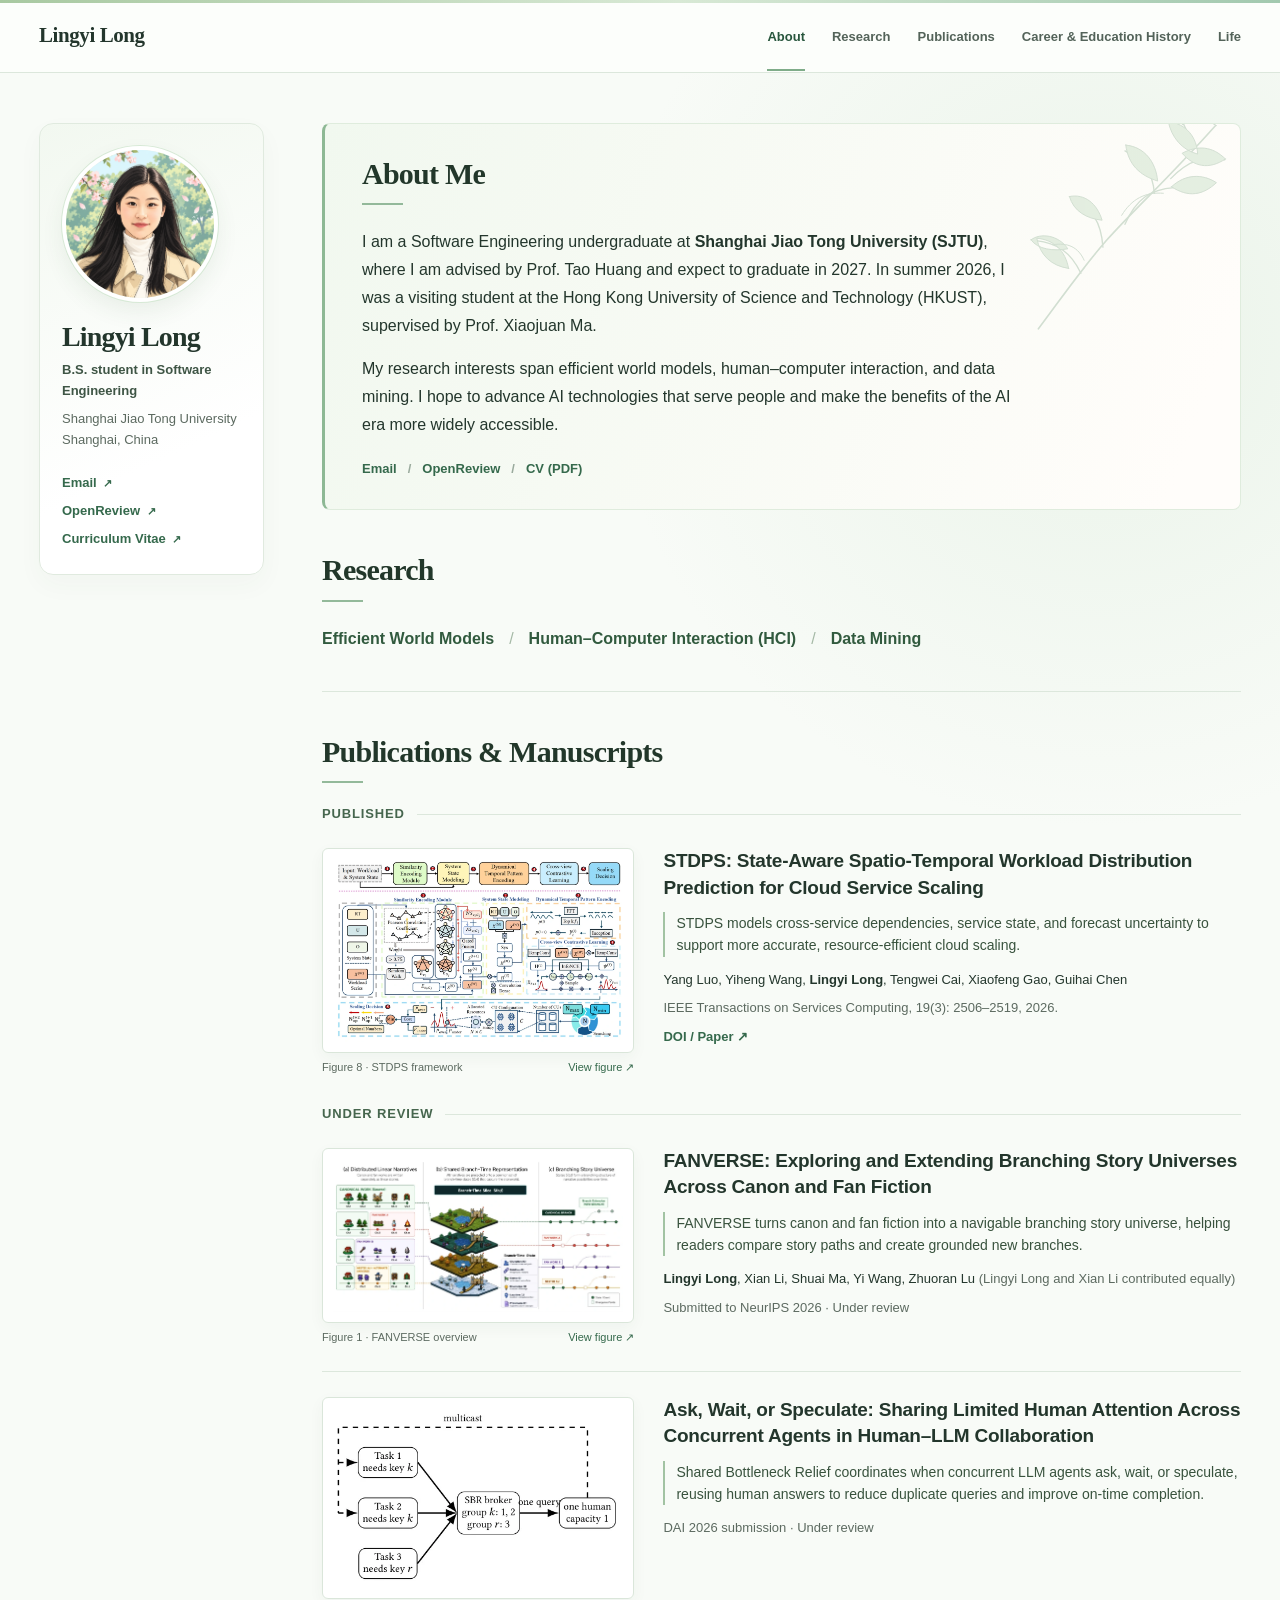
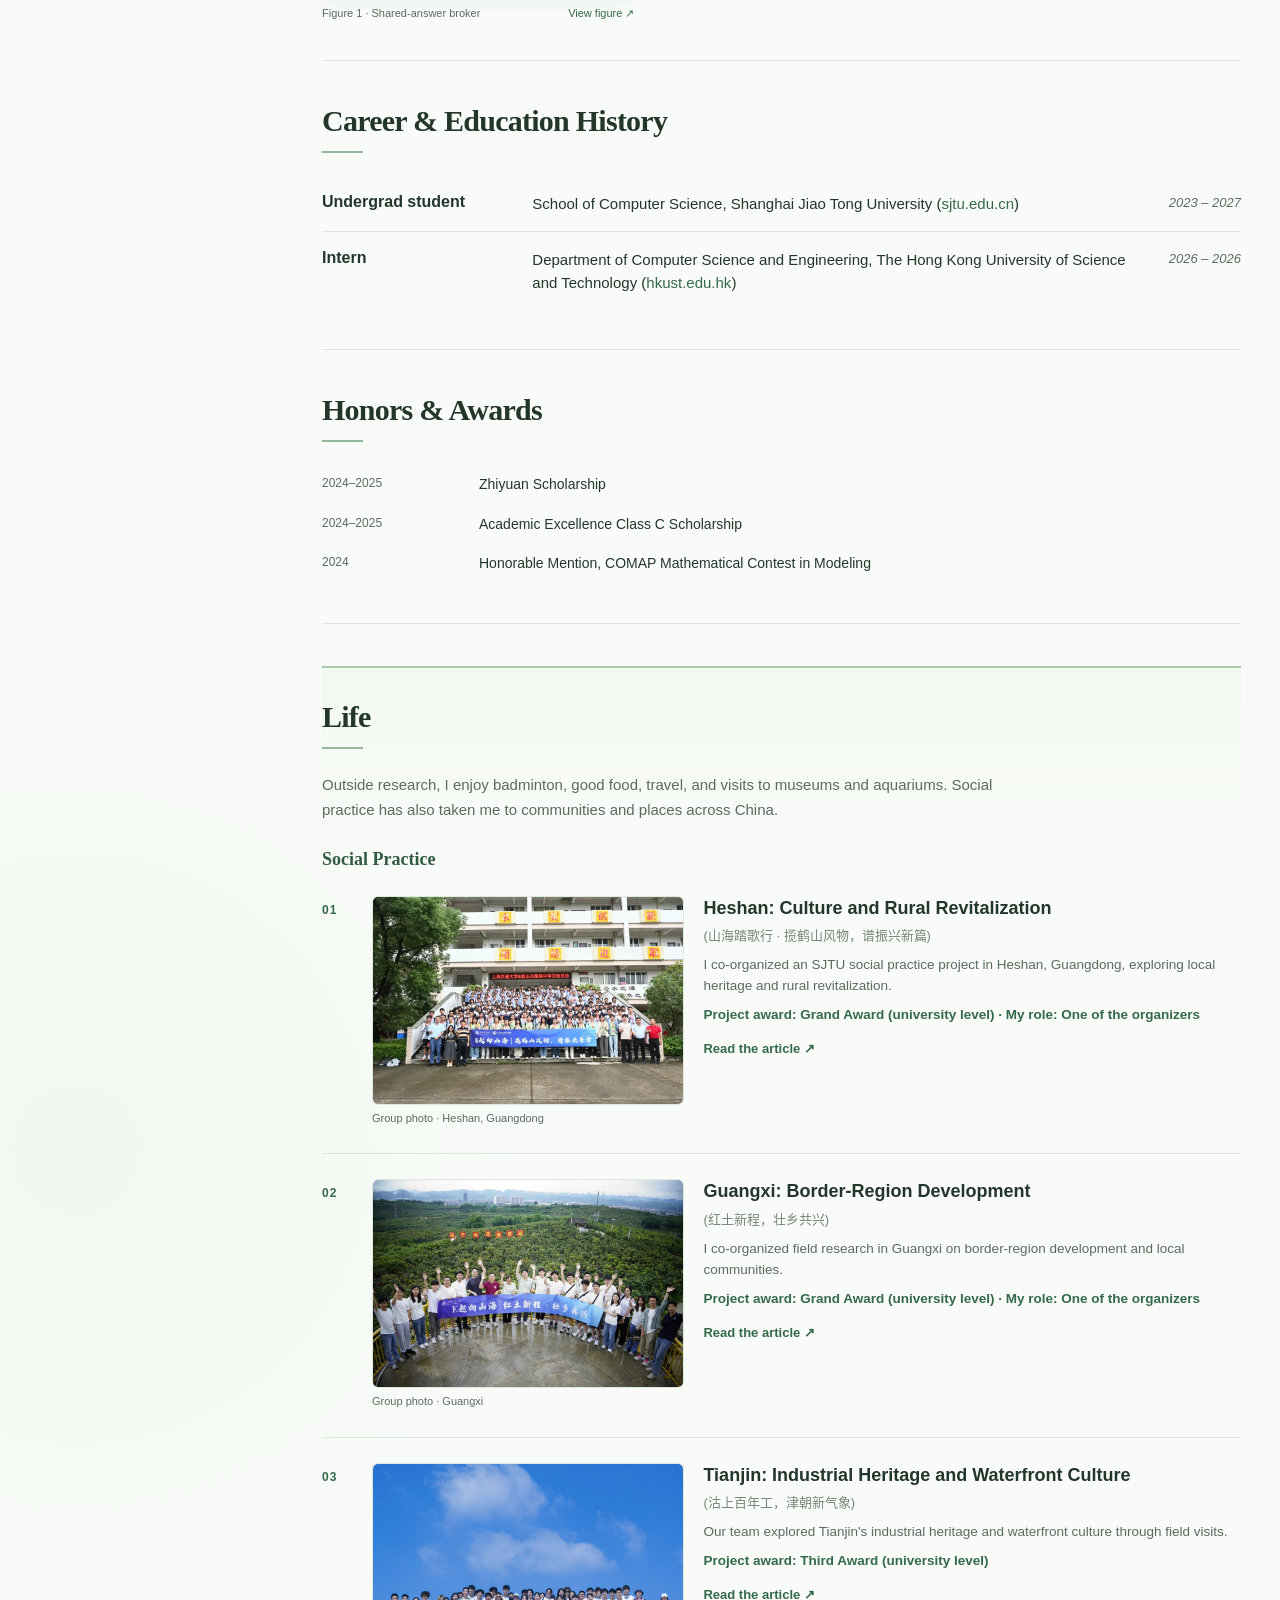
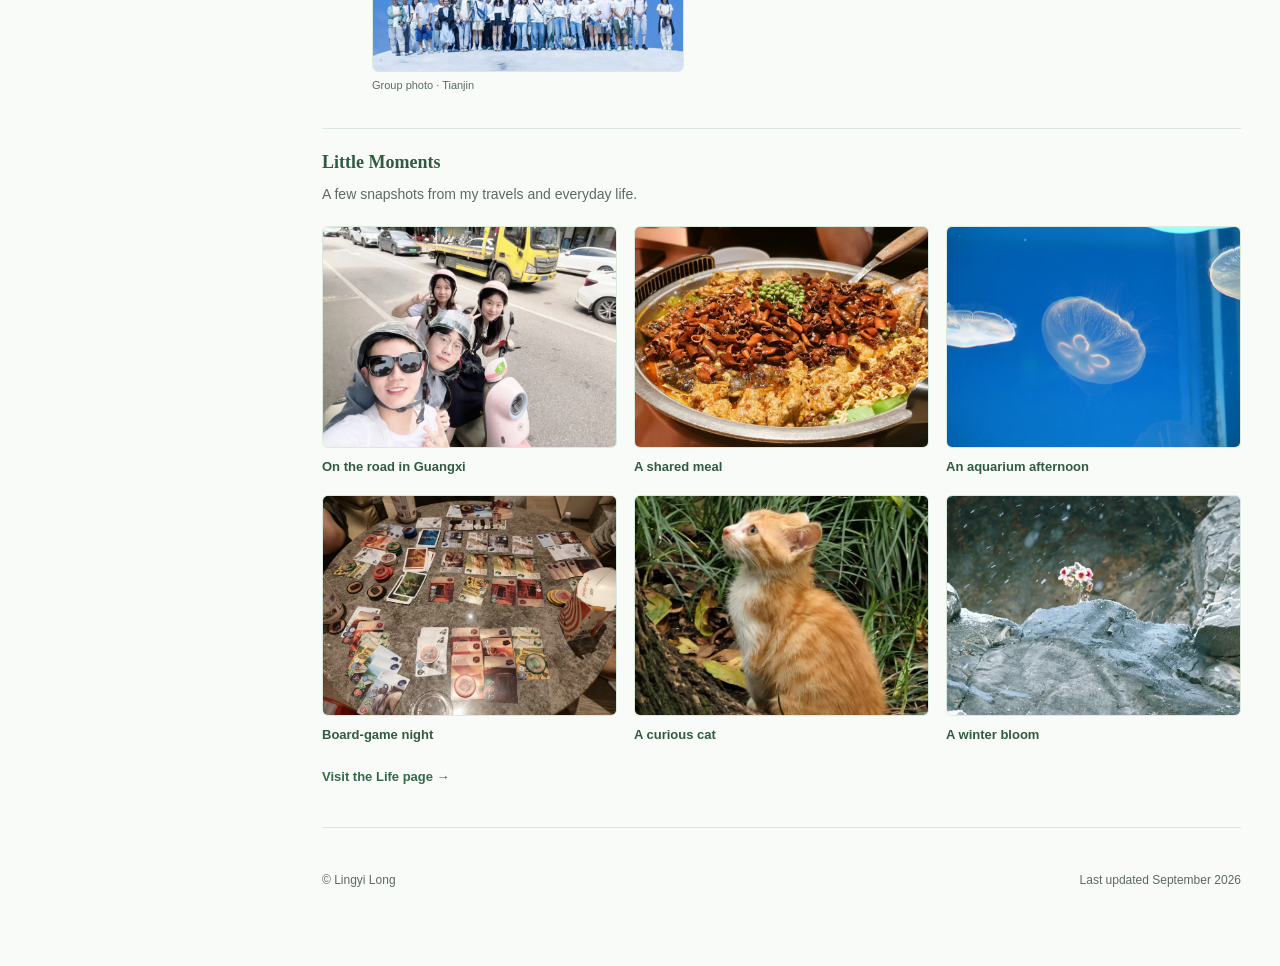
==== index.html @ e57bacb2 "Improve search metadata and add sitemap" ====
<!doctype html>
<html lang="en">
<head>
  <meta charset="utf-8">
  <meta name="viewport" content="width=device-width, initial-scale=1">
  <meta name="theme-color" content="#f6faf5">
  <meta name="description" content="Lingyi Long — Software Engineering undergraduate at Shanghai Jiao Tong University, interested in efficient world models, human–computer interaction, and data mining.">
  <link rel="canonical" href="https://lonelyling.github.io/">
  <meta property="og:site_name" content="Lingyi Long">
  <meta property="og:title" content="Lingyi Long | Academic Homepage">
  <meta property="og:description" content="Lingyi Long is a Software Engineering undergraduate at Shanghai Jiao Tong University, interested in efficient world models, human–computer interaction, and data mining.">
  <meta property="og:url" content="https://lonelyling.github.io/">
  <title>Lingyi Long | Academic Homepage</title>
  <script type="application/ld+json">
    {"@context":"https://schema.org","@type":"WebSite","name":"Lingyi Long","url":"https://lonelyling.github.io/"}
  </script>
  <link rel="icon" href="assets/favicon.svg" type="image/svg+xml">
  <link rel="stylesheet" href="assets/cjk-font.css">
  <link rel="stylesheet" href="assets/academic.css">
  <script src="assets/academic.js" defer></script>
  <script src="assets/life-data.js" defer></script>
  <script src="assets/life.js" defer></script>
</head>
<body class="home-page">
  <a class="skip-link" href="#main">Skip to content</a>
  <header class="site-header">
    <div class="header-inner">
      <a class="site-title" href="index.html">Lingyi Long</a>
      <nav class="site-nav" aria-label="Main navigation">
        <a href="#about" aria-current="page">About</a>
        <a href="#research">Research</a>
        <a href="#publications">Publications</a>
        <a href="#career-education">Career &amp; Education History</a>
        <a href="#life">Life</a>
      </nav>
    </div>
  </header>

  <div class="page-layout" id="main">
    <aside class="profile" aria-label="Profile and contact information">
      <div class="portrait"><img src="assets/avatar-illustration.png" alt="Illustrated portrait of Lingyi Long" width="1254" height="1254" decoding="sync"></div>
      <h1>Lingyi Long</h1>
      <p class="profile-role">B.S. student in Software Engineering</p>
      <p class="profile-affiliation">Shanghai Jiao Tong University<br>Shanghai, China</p>
      <div class="profile-links">
        <a href="mailto:longlingyi11@sjtu.edu.cn">Email <span aria-hidden="true">↗</span></a>
        <a href="https://openreview.net/profile?id=%7ELingyi_Long1" target="_blank" rel="noopener noreferrer">OpenReview <span aria-hidden="true">↗</span></a>
        <a href="SJTU_Lingyi%20Long_CV.pdf" target="_blank" rel="noopener noreferrer">Curriculum Vitae <span aria-hidden="true">↗</span></a>
      </div>
    </aside>

    <main class="academic-content">
      <section class="content-section about-section" id="about">
        <h2>About Me</h2>
        <p>I am a Software Engineering undergraduate at <strong>Shanghai Jiao Tong University (SJTU)</strong>, where I am advised by Prof. Tao Huang and expect to graduate in 2027. In summer 2026, I was a visiting student at the Hong Kong University of Science and Technology (HKUST), supervised by Prof. Xiaojuan Ma.</p>
        <p>My research interests span efficient world models, human–computer interaction, and data mining. I hope to advance AI technologies that serve people and make the benefits of the AI era more widely accessible.</p>
        <div class="text-links">
          <a href="mailto:longlingyi11@sjtu.edu.cn">Email</a>
          <span aria-hidden="true">/</span>
          <a href="https://openreview.net/profile?id=%7ELingyi_Long1" target="_blank" rel="noopener noreferrer">OpenReview</a>
          <span aria-hidden="true">/</span>
          <a href="SJTU_Lingyi%20Long_CV.pdf" target="_blank" rel="noopener noreferrer">CV (PDF)</a>
        </div>
      </section>

      <section class="content-section" id="research">
        <h2>Research</h2>
        <p class="research-fields"><span>Efficient World Models</span><span>Human–Computer Interaction (HCI)</span><span>Data Mining</span></p>
      </section>

      <section class="content-section" id="publications">
        <h2>Publications &amp; Manuscripts</h2>

        <div class="publication-group">
          <h3>Published</h3>
          <article class="publication-item">
            <figure class="publication-figure">
              <a class="figure-image-link" href="assets/paper-figures/stdps-framework.webp" target="_blank" rel="noopener noreferrer" aria-label="Open the full-size STDPS framework figure">
                <img src="assets/paper-figures/stdps-framework.webp" width="1135" height="713" alt="STDPS framework: similarity encoding, system state, temporal patterns, contrastive learning, and scaling decisions">
              </a>
              <figcaption><span>Figure 8 · STDPS framework</span><a class="figure-open-link" href="assets/paper-figures/stdps-framework.webp" target="_blank" rel="noopener noreferrer">View figure ↗</a></figcaption>
            </figure>
            <div class="publication-copy">
              <h4>STDPS: State-Aware Spatio-Temporal Workload Distribution Prediction for Cloud Service Scaling</h4>
              <p class="publication-summary">STDPS models cross-service dependencies, service state, and forecast uncertainty to support more accurate, resource-efficient cloud scaling.</p>
              <p class="publication-authors">Yang Luo, Yiheng Wang, <strong>Lingyi Long</strong>, Tengwei Cai, Xiaofeng Gao, Guihai Chen</p>
              <p class="publication-venue">IEEE Transactions on Services Computing, 19(3): 2506–2519, 2026.</p>
              <div class="publication-links"><a href="https://doi.org/10.1109/TSC.2026.3688819" target="_blank" rel="noopener noreferrer">DOI / Paper ↗</a></div>
            </div>
          </article>
        </div>

        <div class="publication-group">
          <h3>Under Review</h3>
          <article class="publication-item">
            <figure class="publication-figure">
              <a class="figure-image-link" href="assets/paper-figures/fanverse-overview.webp" target="_blank" rel="noopener noreferrer" aria-label="Open the full-size FANVERSE overview figure">
                <img src="assets/paper-figures/fanverse-overview.webp" width="1174" height="617" alt="FANVERSE overview: canon and fan-written stories aligned into an explorable branching story universe">
              </a>
              <figcaption><span>Figure 1 · FANVERSE overview</span><a class="figure-open-link" href="assets/paper-figures/fanverse-overview.webp" target="_blank" rel="noopener noreferrer">View figure ↗</a></figcaption>
            </figure>
            <div class="publication-copy">
              <h4>FANVERSE: Exploring and Extending Branching Story Universes Across Canon and Fan Fiction</h4>
              <p class="publication-summary">FANVERSE turns canon and fan fiction into a navigable branching story universe, helping readers compare story paths and create grounded new branches.</p>
              <p class="publication-authors"><strong>Lingyi Long</strong>, Xian Li, Shuai Ma, Yi Wang, Zhuoran Lu <span class="equal-note">(Lingyi Long and Xian Li contributed equally)</span></p>
              <p class="publication-venue">Submitted to NeurIPS 2026 · Under review</p>
            </div>
          </article>

          <article class="publication-item">
            <figure class="publication-figure">
              <a class="figure-image-link" href="assets/paper-figures/sbr-shared-answer.webp" target="_blank" rel="noopener noreferrer" aria-label="Open the full-size shared-answer broker figure">
                <img src="assets/paper-figures/sbr-shared-answer.webp" width="504" height="312" alt="Shared Bottleneck Relief: one human answer is multicast to unblock multiple agent tasks">
              </a>
              <figcaption><span>Figure 1 · Shared-answer broker</span><a class="figure-open-link" href="assets/paper-figures/sbr-shared-answer.webp" target="_blank" rel="noopener noreferrer">View figure ↗</a></figcaption>
            </figure>
            <div class="publication-copy">
              <h4>Ask, Wait, or Speculate: Sharing Limited Human Attention Across Concurrent Agents in Human–LLM Collaboration</h4>
              <p class="publication-summary">Shared Bottleneck Relief coordinates when concurrent LLM agents ask, wait, or speculate, reusing human answers to reduce duplicate queries and improve on-time completion.</p>
              <p class="publication-venue">DAI 2026 submission · Under review</p>
            </div>
          </article>
        </div>
      </section>

      <section class="content-section career-section" id="career-education">
        <h2>Career &amp; Education History</h2>
        <div class="career-row">
          <h3>Undergrad student</h3>
          <p class="career-institution">School of Computer Science, Shanghai Jiao Tong University (<a href="https://www.sjtu.edu.cn/" target="_blank" rel="noopener noreferrer">sjtu.edu.cn</a>)</p>
          <span class="career-years">2023 – 2027</span>
        </div>
        <div class="career-row">
          <h3>Intern</h3>
          <p class="career-institution">Department of Computer Science and Engineering, The Hong Kong University of Science and Technology (<a href="https://hkust.edu.hk/" target="_blank" rel="noopener noreferrer">hkust.edu.hk</a>)</p>
          <span class="career-years">2026 – 2026</span>
        </div>
      </section>

      <section class="content-section honors-section" id="honors">
        <h2>Honors &amp; Awards</h2>
        <ul>
          <li><span>2024–2025</span> Zhiyuan Scholarship</li>
          <li><span>2024–2025</span> Academic Excellence Class C Scholarship</li>
          <li><span>2024</span> Honorable Mention, COMAP Mathematical Contest in Modeling</li>
        </ul>
      </section>

      <section class="content-section life-section" id="life">
        <h2>Life</h2>
        <p class="life-intro">Outside research, I enjoy badminton, good food, travel, and visits to museums and aquariums. Social practice has also taken me to communities and places across China.</p>
        <h3 class="life-subheading">Social Practice</h3>
        <div class="practice-list">
          <article class="practice-item">
            <span class="practice-number">01</span>
            <figure class="practice-visual">
              <a href="assets/practice-photos/heshan-group.webp" target="_blank" rel="noopener noreferrer" aria-label="Open the full-size Heshan group photo"><img src="assets/practice-photos/heshan-group.webp" width="1080" height="720" alt="Heshan social practice team group photo outside a school"></a>
              <figcaption>Group photo · Heshan, Guangdong</figcaption>
            </figure>
            <div class="practice-copy">
              <h4>Heshan: Culture and Rural Revitalization</h4>
              <p class="practice-original" lang="zh-CN">(山海踏歌行 · 揽鹤山风物，谱振兴新篇)</p>
              <p>I co-organized an SJTU social practice project in Heshan, Guangdong, exploring local heritage and rural revitalization.</p>
              <p class="practice-award">Project award: Grand Award (university level) · My role: One of the organizers</p>
              <a href="https://mp.weixin.qq.com/s/3OIrzBQ1oTLg14ITQKUh6Q" target="_blank" rel="noopener noreferrer">Read the article ↗</a>
            </div>
          </article>
          <article class="practice-item">
            <span class="practice-number">02</span>
            <figure class="practice-visual">
              <a href="assets/practice-photos/guangxi-group.webp" target="_blank" rel="noopener noreferrer" aria-label="Open the full-size Guangxi group photo"><img src="assets/practice-photos/guangxi-group.webp" width="1080" height="705" alt="Guangxi social practice team group photo overlooking an orchard"></a>
              <figcaption>Group photo · Guangxi</figcaption>
            </figure>
            <div class="practice-copy">
              <h4>Guangxi: Border-Region Development</h4>
              <p class="practice-original" lang="zh-CN">(红土新程，壮乡共兴)</p>
              <p>I co-organized field research in Guangxi on border-region development and local communities.</p>
              <p class="practice-award">Project award: Grand Award (university level) · My role: One of the organizers</p>
              <a href="https://mp.weixin.qq.com/s/ZpYkFeUcR74VPlkv1UWJZQ" target="_blank" rel="noopener noreferrer">Read the article ↗</a>
            </div>
          </article>
          <article class="practice-item">
            <span class="practice-number">03</span>
            <figure class="practice-visual">
              <a href="assets/practice-photos/tianjin-group.jpg" target="_blank" rel="noopener noreferrer" aria-label="Open the full-size Tianjin group photo"><img src="assets/practice-photos/tianjin-group.jpg" width="1986" height="1279" alt="Tianjin social practice team group photo under a blue sky"></a>
              <figcaption>Group photo · Tianjin</figcaption>
            </figure>
            <div class="practice-copy">
              <h4>Tianjin: Industrial Heritage and Waterfront Culture</h4>
              <p class="practice-original" lang="zh-CN">(沽上百年工，津朝新气象)</p>
              <p>Our team explored Tianjin's industrial heritage and waterfront culture through field visits.</p>
              <p class="practice-award">Project award: Third Award (university level)</p>
              <a href="https://mp.weixin.qq.com/s/vvb9r17hs7_HH0OTrN18rQ" target="_blank" rel="noopener noreferrer">Read the article ↗</a>
            </div>
          </article>
        </div>
        <div class="life-moments" id="little-moments">
          <h3 class="life-subheading">Little Moments</h3>
          <p class="gallery-intro">A few snapshots from my travels and everyday life.</p>
          <div class="gallery-grid" id="gallery" aria-live="polite"></div>
          <p class="publication-pending" id="gallery-empty" hidden>No photographs yet.</p>
        </div>
        <p class="life-more"><a href="life.html">Visit the Life page →</a></p>
      </section>

      <footer class="site-footer">
        <span>© Lingyi Long</span>
        <span>Last updated September 2026</span>
      </footer>
    </main>
  </div>

  <dialog id="photo-dialog" aria-labelledby="photo-title">
    <div class="dialog-header"><strong id="photo-title"></strong><button type="button" id="photo-close" aria-label="Close photograph">×</button></div>
    <img id="photo-full" alt="">
    <p id="photo-description"></p>
    <div class="dialog-footer"><button type="button" id="photo-prev">← Previous</button><span id="photo-count"></span><button type="button" id="photo-next">Next →</button></div>
  </dialog>
</body>
</html>
---- assets/cjk-font.css ----
/* Embedded Noto Sans SC subset keeps Chinese titles legible from file:// pages. */
@font-face {
  font-family: "Lingyi CJK";
  src: url("[data-uri]") format("woff2");
  font-style: normal;
  font-weight: 400;
  font-display: swap;
}
---- assets/academic.css ----
:root {
  color-scheme: light;
  --ink: #23362c;
  --muted: #5c6a60;
  --green: #35694c;
  --green-dark: #28563d;
  --line: #dce7dc;
  --pale: #eef6ed;
  --canvas: #f8fbf7;
  --paper: #fff;
  --font: -apple-system, BlinkMacSystemFont, "Segoe UI", "Helvetica Neue", Arial, "Lingyi CJK", "Noto Sans SC", "PingFang SC", "Microsoft YaHei", sans-serif;
  --serif: "Iowan Old Style", "Baskerville", "Palatino Linotype", "Book Antiqua", Georgia, serif;
}

* { box-sizing: border-box; }
html { scroll-behavior: smooth; scroll-padding-top: 100px; }
body {
  margin: 0;
  color: var(--ink);
  background-color: var(--canvas);
  background-image:
    radial-gradient(circle at 86% 8%, rgba(181, 215, 181, .21), transparent 31rem),
    radial-gradient(circle at 6% 66%, rgba(200, 223, 199, .14), transparent 28rem);
  font: 16px/1.7 var(--font);
  -webkit-font-smoothing: antialiased;
}
a { color: var(--green); text-decoration: none; text-underline-offset: 4px; }
a:hover { text-decoration: underline; }
a:focus-visible, button:focus-visible { outline: 2px solid var(--green); outline-offset: 4px; }
p, h1, h2, h3, h4 { margin-top: 0; }
p { margin-bottom: 15px; }
h1, h2, h3, h4 { line-height: 1.3; }

.site-header {
  position: sticky;
  top: 0;
  z-index: 10;
  border-bottom: 1px solid var(--line);
  background: rgba(252, 254, 251, .94);
  backdrop-filter: blur(14px);
}
.site-header::before {
  content: "";
  position: absolute;
  inset: 0 0 auto;
  height: 3px;
  background: linear-gradient(90deg, #a8c9a1, #d8e9d5 53%, #a2c9af);
}
.header-inner {
  max-width: 1270px;
  height: 72px;
  padding: 0 34px;
  margin: auto;
  display: flex;
  justify-content: space-between;
  align-items: center;
  gap: 28px;
}
.site-title {
  color: var(--ink);
  font: 700 21px/1.2 var(--serif);
  white-space: nowrap;
  letter-spacing: -.02em;
}
.site-title:hover { color: var(--green); text-decoration: none; }
.site-nav { display: flex; align-items: center; gap: 27px; }
.site-nav a {
  color: #536359;
  font-size: 13px;
  font-weight: 600;
  white-space: nowrap;
  border-bottom: 2px solid transparent;
  padding: 25px 0 22px;
  line-height: 20px;
}
.site-nav a:hover, .site-nav a[aria-current] {
  color: var(--green-dark);
  border-bottom-color: #7fac89;
  text-decoration: none;
}

.page-layout {
  max-width: 1270px;
  margin: auto;
  padding: 50px 34px 76px;
  display: grid;
  grid-template-columns: 225px minmax(0, 1fr);
  column-gap: 58px;
}
.profile {
  align-self: start;
  position: sticky;
  top: 106px;
  padding: 22px 22px 24px;
  border: 1px solid #e0eadf;
  border-radius: 14px;
  background: linear-gradient(155deg, #f2f8f0 0%, #fff 71%);
  box-shadow: 0 10px 26px rgba(49, 82, 53, .035);
}
.portrait {
  width: 156px;
  height: 156px;
  margin-bottom: 19px;
  overflow: hidden;
  border: 4px solid #fff;
  border-radius: 50%;
  background: var(--pale);
  box-shadow: 0 0 0 1px #d7e9d6, 0 10px 22px rgba(45, 83, 46, .08);
}
.portrait img { display: block; width: 100%; height: 100%; object-fit: cover; object-position: center; }
.profile h1 { margin-bottom: 7px; font: 700 28px/1.16 var(--serif); letter-spacing: -.03em; }
.profile-role, .profile-affiliation { font-size: 13px; line-height: 1.6; }
.profile-role { margin-bottom: 7px; color: #3e5545; font-weight: 600; }
.profile-affiliation { color: var(--muted); margin-bottom: 21px; }
.profile-links { display: grid; gap: 6px; align-items: start; }
.profile-links a { width: max-content; font-size: 13px; font-weight: 600; }
.profile-links span { font-size: 11px; margin-left: 3px; }

.academic-content { min-width: 0; }
.content-section { position: relative; padding-bottom: 39px; margin-bottom: 42px; border-bottom: 1px solid var(--line); }
.content-section h2 {
  margin: 0 0 23px;
  color: #22372a;
  font: 700 30px/1.18 var(--serif);
  letter-spacing: -.025em;
}
.content-section h2::after {
  content: "";
  display: block;
  width: 41px;
  height: 2px;
  margin-top: 12px;
  background: #93b99a;
}
.content-section h3 { margin: 0 0 5px; font-size: 17px; font-weight: 700; }
.about-section {
  isolation: isolate;
  overflow: hidden;
  padding: 32px 37px 29px;
  border: 1px solid #dfecdd;
  border-left: 3px solid #8db894;
  border-radius: 8px;
  background: linear-gradient(110deg, #f1f8ef, #fffdfa 93%);
}
.about-section::after {
  content: "";
  position: absolute;
  z-index: -1;
  top: -20px;
  right: -14px;
  width: 245px;
  height: 238px;
  opacity: .36;
  background: url("botanical-sprig.svg") center / contain no-repeat;
  pointer-events: none;
}
.about-section p { max-width: 650px; font-size: 16px; line-height: 1.75; }
.about-section strong { font-weight: 650; }
.text-links { display: flex; align-items: center; flex-wrap: wrap; gap: 11px; font-size: 13px; font-weight: 600; margin-top: 19px; }
.text-links span { color: #9aaa9d; }
.section-intro { color: var(--muted); font-size: 14px; max-width: 690px; margin-bottom: 14px; }
.research-fields { display: flex; flex-wrap: wrap; gap: 7px 0; margin: 0; font-size: 16px; font-weight: 600; color: #315a3e; }
.research-fields span + span::before { content: "/"; margin: 0 15px; color: #a5b9a6; font-weight: 400; }
.research-item { display: grid; grid-template-columns: 135px minmax(0, 1fr); gap: 22px; padding: 21px 0; border-bottom: 1px solid var(--line); }
.research-item:last-child { border-bottom: 0; padding-bottom: 0; }
.research-date, .background-date { color: var(--muted); font-size: 12px; padding-top: 2px; white-space: nowrap; }
.research-item p, .background-row p { font-size: 14px; margin: 0 0 8px; }
.research-item .research-meta, .background-row .research-meta { font-size: 12px; color: var(--muted); margin-bottom: 9px; }
.research-item .status-note { color: var(--muted); font-size: 12px; }

.publication-pending { color: var(--muted); font-size: 14px; }
.publication-group + .publication-group { margin-top: 31px; }
.publication-group > h3 {
  display: flex;
  align-items: center;
  gap: 12px;
  margin: 0;
  color: #46664e;
  font-size: 13px;
  font-weight: 700;
  letter-spacing: .065em;
  text-transform: uppercase;
}
.publication-group > h3::after { content: ""; flex: 1; height: 1px; background: var(--line); }
.publication-item {
  display: grid;
  grid-template-columns: minmax(220px, 34%) minmax(0, 1fr);
  gap: 29px;
  align-items: start;
  padding: 25px 0 26px;
  border-bottom: 1px solid var(--line);
}
.publication-item:last-child { border-bottom: 0; padding-bottom: 0; }
.publication-figure { min-width: 0; margin: 0; }
.publication-figure .figure-image-link {
  display: flex;
  align-items: center;
  justify-content: center;
  width: 100%;
  min-height: 170px;
  padding: 10px;
  overflow: hidden;
  border: 1px solid #dae6da;
  border-radius: 6px;
  background: #fff;
  box-shadow: 0 5px 16px rgba(33, 68, 41, .045);
}
.publication-figure .figure-image-link:hover { border-color: #a8caaa; box-shadow: 0 7px 18px rgba(33, 68, 41, .09); }
.publication-figure img { display: block; width: 100%; height: auto; max-height: 230px; object-fit: contain; transition: transform .25s ease; }
.publication-figure .figure-image-link:hover img { transform: scale(1.025); }
.publication-figure figcaption {
  display: flex;
  justify-content: space-between;
  align-items: baseline;
  gap: 7px;
  margin-top: 7px;
  color: var(--muted);
  font-size: 11px;
  line-height: 1.4;
}
.publication-figure .figure-open-link { color: var(--green); white-space: nowrap; }
.publication-copy h4 {
  margin: 0 0 11px;
  font-size: 19px;
  font-weight: 700;
  line-height: 1.38;
  letter-spacing: -.012em;
}
.publication-copy p { margin: 0 0 8px; font-size: 13px; line-height: 1.57; }
.publication-copy .publication-summary {
  margin: 0 0 13px;
  padding-left: 11px;
  border-left: 2px solid #a2c3a3;
  color: #38523d;
  font-size: 14px;
  line-height: 1.6;
}
.publication-copy .publication-venue { color: var(--muted); }
.publication-authors strong { font-weight: 700; color: var(--ink); }
.equal-note { color: var(--muted); }
.publication-links { margin-top: 8px; font-size: 13px; font-weight: 600; }

.background-row { display: grid; grid-template-columns: 135px minmax(0, 1fr); gap: 22px; padding: 13px 0 19px; }
.background-row + .background-row { border-top: 1px solid var(--line); padding-top: 20px; }
.career-row { display: grid; grid-template-columns: minmax(135px, .8fr) minmax(0, 2.6fr) max-content; gap: 21px; align-items: start; padding: 16px 0; border-bottom: 1px solid var(--line); }
.career-row:last-child { border-bottom: 0; }
.career-row h3 { margin: 0; font-size: 16px; }
.career-institution { margin: 0; font-size: 15px; line-height: 1.55; }
.career-institution a { white-space: nowrap; }
.career-years { white-space: nowrap; font-size: 13px; font-style: italic; color: var(--muted); }
.honors-section ul { padding: 0; margin: 0; list-style: none; }
.honors-section li { display: grid; grid-template-columns: 135px minmax(0, 1fr); gap: 22px; padding: 8px 0; font-size: 14px; }
.honors-section li span { color: var(--muted); font-size: 12px; }
.site-footer { display: flex; justify-content: space-between; gap: 20px; font-size: 12px; color: var(--muted); }
.skip-link { position: fixed; top: 8px; left: 8px; padding: 9px 12px; background: var(--green); color: #fff; transform: translateY(-160%); z-index: 30; }
.skip-link:focus { transform: none; }

.life-content .about-section { margin-bottom: 38px; }
.life-content .publication-pending { margin-bottom: 0; }
.life-section { padding-top: 31px; border-top: 2px solid #a8cba9; background: linear-gradient(180deg, rgba(238, 247, 235, .6), transparent 145px); }
.life-intro { max-width: 690px; color: var(--muted); font-size: 15px; }
.life-subheading { margin: 25px 0 0 !important; color: #315b41; font: 700 18px/1.3 var(--serif) !important; }
.life-moments { margin-top: 35px; padding-top: 22px; border-top: 1px solid var(--line); }
.life-moments .life-subheading { margin: 0 0 16px !important; }
.life-more { margin: 20px 0 0; font-size: 13px; font-weight: 600; }
.practice-item { display: grid; grid-template-columns: 31px minmax(200px, 34%) minmax(0, 1fr); gap: 19px; align-items: start; padding: 25px 0 27px; border-bottom: 1px solid var(--line); }
.practice-item:last-child { border-bottom: 0; padding-bottom: 0; }
.practice-number { color: var(--green); font-size: 12px; font-weight: 700; letter-spacing: .08em; padding-top: 4px; }
.practice-visual { min-width: 0; margin: 0; }
.practice-visual a { display: block; overflow: hidden; border: 1px solid #dce9dd; border-radius: 6px; background: #f2f8f0; }
.practice-visual a:hover { border-color: #a8caaa; }
.practice-visual img { display: block; width: 100%; height: auto; aspect-ratio: 3 / 2; object-fit: cover; transition: transform .25s ease; }
.practice-visual a:hover img { transform: scale(1.025); }
.practice-visual figcaption { margin-top: 6px; color: var(--muted); font-size: 11px; line-height: 1.4; }
.practice-copy { min-width: 0; }
.practice-copy h3, .practice-copy h4 { margin: 0 0 5px; font-size: 18px; font-weight: 700; line-height: 1.35; }
.practice-item p { margin: 0 0 8px; color: var(--muted); font-size: 13.5px; line-height: 1.55; }
.practice-item .practice-original { margin: 0 0 10px; font: 400 13px/1.55 "Lingyi CJK", var(--font); color: #758578; overflow-wrap: anywhere; }
.practice-item .practice-award { color: var(--green); font-weight: 600; }
.practice-copy > a { font-size: 13px; font-weight: 600; }
.gallery-intro { color: var(--muted); font-size: 14px; margin: -7px 0 19px; }
.gallery-grid { display: grid; grid-template-columns: repeat(3, minmax(0, 1fr)); gap: 17px; }
.gallery-item { padding: 0; border: 0; background: transparent; text-align: left; cursor: pointer; color: var(--ink); font: inherit; }
.gallery-item img { display: block; width: 100%; height: auto; aspect-ratio: 4 / 3; object-fit: cover; border: 1px solid #dce9dd; border-radius: 6px; transition: transform .25s ease, box-shadow .25s ease; }
.gallery-item:hover img { transform: translateY(-3px); box-shadow: 0 8px 20px rgba(44, 81, 51, .12); }
.gallery-item span { display: block; margin-top: 8px; color: #315b41; font-size: 13px; font-weight: 600; }
.gallery-item:hover span { text-decoration: underline; }
#photo-dialog { border: 0; border-radius: 5px; padding: 22px; width: min(900px, calc(100vw - 28px)); max-height: 90vh; background: #fff; color: var(--ink); }
#photo-dialog::backdrop { background: #17251abb; }
#photo-dialog img { max-width: 100%; max-height: 64vh; display: block; object-fit: contain; margin: auto; }
.dialog-header { display: flex; justify-content: space-between; align-items: center; gap: 20px; margin-bottom: 15px; }
.dialog-header button { border: 0; background: transparent; font-size: 26px; cursor: pointer; color: var(--ink); }
.dialog-footer { display: flex; justify-content: space-between; gap: 20px; align-items: center; font-size: 13px; margin-top: 14px; }
.dialog-footer button { border: 0; background: transparent; color: var(--green); padding: 5px 0; cursor: pointer; font: inherit; }
.dialog-footer button:disabled { opacity: .35; cursor: default; }

@media (max-width: 1050px) {
  .page-layout { grid-template-columns: 200px minmax(0, 1fr); column-gap: 39px; }
  .header-inner { gap: 18px; }
  .site-nav { gap: 18px; }
  .portrait { width: 138px; height: 138px; }
  .publication-item { grid-template-columns: minmax(185px, 34%) minmax(0, 1fr); gap: 23px; }
  .career-row { grid-template-columns: minmax(0, 1fr) max-content; gap: 4px 12px; }
  .career-institution { grid-column: 1 / -1; grid-row: 2; }
  .career-years { grid-column: 2; grid-row: 1; justify-self: end; }
}
@media (max-width: 830px) {
  .page-layout { padding: 38px 25px 62px; grid-template-columns: 175px minmax(0, 1fr); column-gap: 28px; }
  .header-inner { padding: 0 25px; }
  .site-nav { gap: 14px; }
  .site-nav a { font-size: 12px; }
  .profile { padding: 18px; }
  .portrait { width: 124px; height: 124px; }
  .profile h1 { font-size: 24px; }
  .about-section { padding: 27px 28px 25px; }
  .publication-item { grid-template-columns: 1fr; gap: 15px; }
  .publication-figure .figure-image-link { min-height: 0; }
  .publication-figure img { max-height: 240px; }
  .practice-item { grid-template-columns: 29px minmax(0, 1fr); gap: 10px 15px; }
  .practice-number { grid-column: 1; grid-row: 1; }
  .practice-visual { grid-column: 2; grid-row: 1; }
  .practice-copy { grid-column: 2; grid-row: 2; }
  .research-item, .background-row, .honors-section li { grid-template-columns: 105px minmax(0, 1fr); gap: 13px; }
}
@media (max-width: 620px) {
  html { scroll-padding-top: 112px; }
  body { font-size: 14px; }
  .header-inner { display: block; height: auto; padding: 11px 20px 0; }
  .site-title { display: block; padding-bottom: 4px; font-size: 19px; }
  .site-nav { width: 100%; overflow-x: auto; gap: 21px; scrollbar-width: none; }
  .site-nav::-webkit-scrollbar { display: none; }
  .site-nav a { padding: 8px 0 10px; font-size: 12px; }
  .page-layout { display: block; padding: 24px 19px 50px; }
  .profile { display: grid; position: static; grid-template-columns: 80px 1fr; column-gap: 17px; align-items: start; margin-bottom: 30px; padding: 16px; }
  .portrait { grid-row: span 3; width: 80px; height: 80px; margin: 0; border-width: 3px; }
  .profile h1 { font-size: 22px; margin: 0 0 4px; }
  .profile-role { font-size: 12px; margin-bottom: 3px; }
  .profile-affiliation { font-size: 11px; margin: 0 0 11px; }
  .profile-links { grid-column: 2; display: flex; gap: 8px 13px; flex-wrap: wrap; }
  .profile-links a { font-size: 11px; }
  .content-section { margin-bottom: 34px; padding-bottom: 31px; }
  .content-section h2 { font-size: 26px; margin-bottom: 19px; }
  .content-section h2::after { margin-top: 10px; }
  .about-section { padding: 24px 23px 22px; }
  .about-section::after { width: 190px; height: 185px; opacity: .26; }
  .about-section p { font-size: 14px; }
  .research-fields { font-size: 14px; }
  .research-fields span + span::before { margin: 0 9px; }
  .research-item, .background-row, .honors-section li { display: block; }
  .research-date, .background-date, .honors-section li span { display: block; margin-bottom: 5px; font-size: 11px; }
  .research-item p, .background-row p, .honors-section li { font-size: 13px; }
  .research-item { padding: 17px 0; }
  .publication-group + .publication-group { margin-top: 26px; }
  .publication-item { padding: 18px 0 22px; gap: 13px; }
  .publication-figure .figure-image-link { min-height: 0; padding: 8px; }
  .publication-figure img { max-height: 210px; }
  .publication-figure figcaption { font-size: 10px; }
  .publication-copy h4 { font-size: 17px; margin-bottom: 9px; }
  .publication-copy .publication-summary { font-size: 13px; }
  .publication-copy p { font-size: 12px; }
  .career-row { padding: 12px 0; }
  .career-row h3 { font-size: 15px; }
  .career-institution { font-size: 13px; }
  .career-years { font-size: 12px; }
  .life-section { padding-top: 25px; }
  .practice-item { display: block; padding: 19px 0 22px; }
  .practice-number { display: block; margin-bottom: 9px; }
  .practice-visual { margin-bottom: 14px; }
  .practice-copy h3, .practice-copy h4 { font-size: 17px; }
  .practice-item p { font-size: 13px; }
  .gallery-grid { grid-template-columns: repeat(2, minmax(0, 1fr)); }
}
@media (prefers-reduced-motion: reduce) {
  html { scroll-behavior: auto; }
  .publication-figure img, .practice-visual img, .gallery-item img { transition: none; }
}
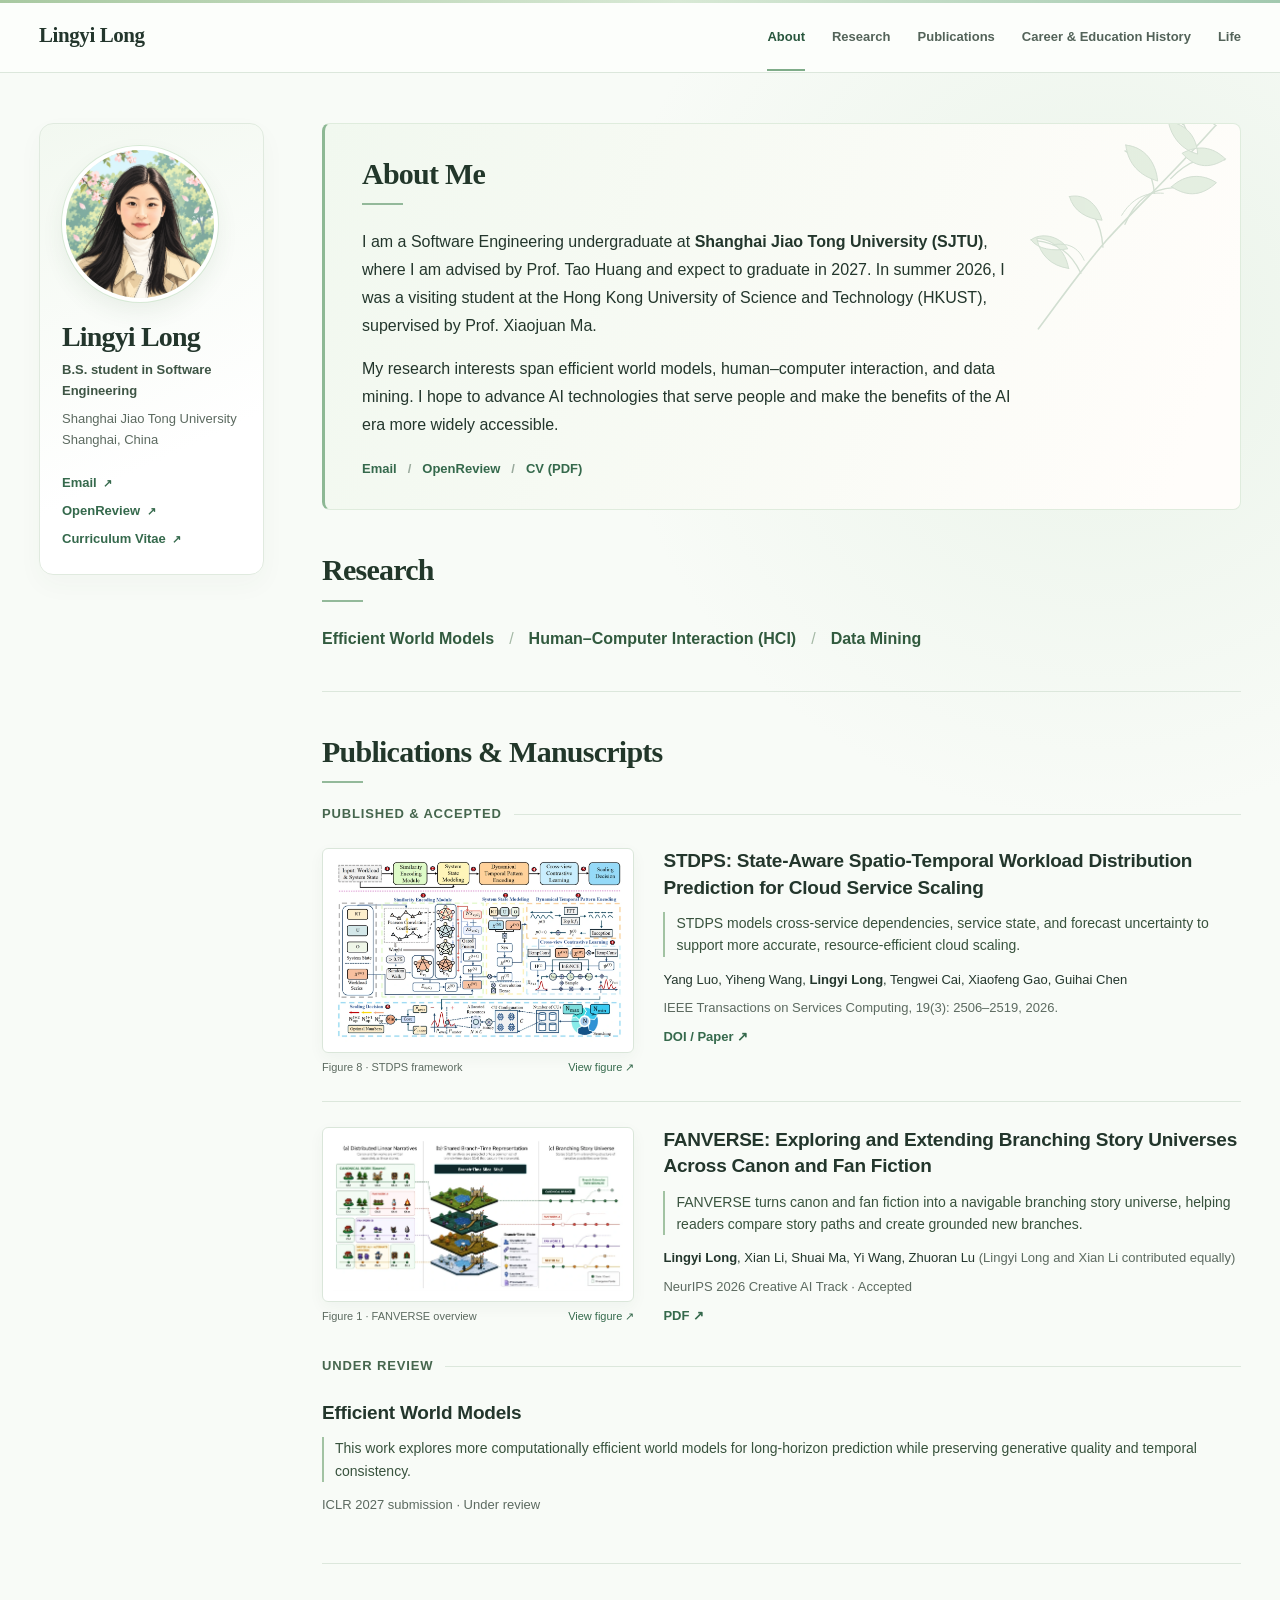
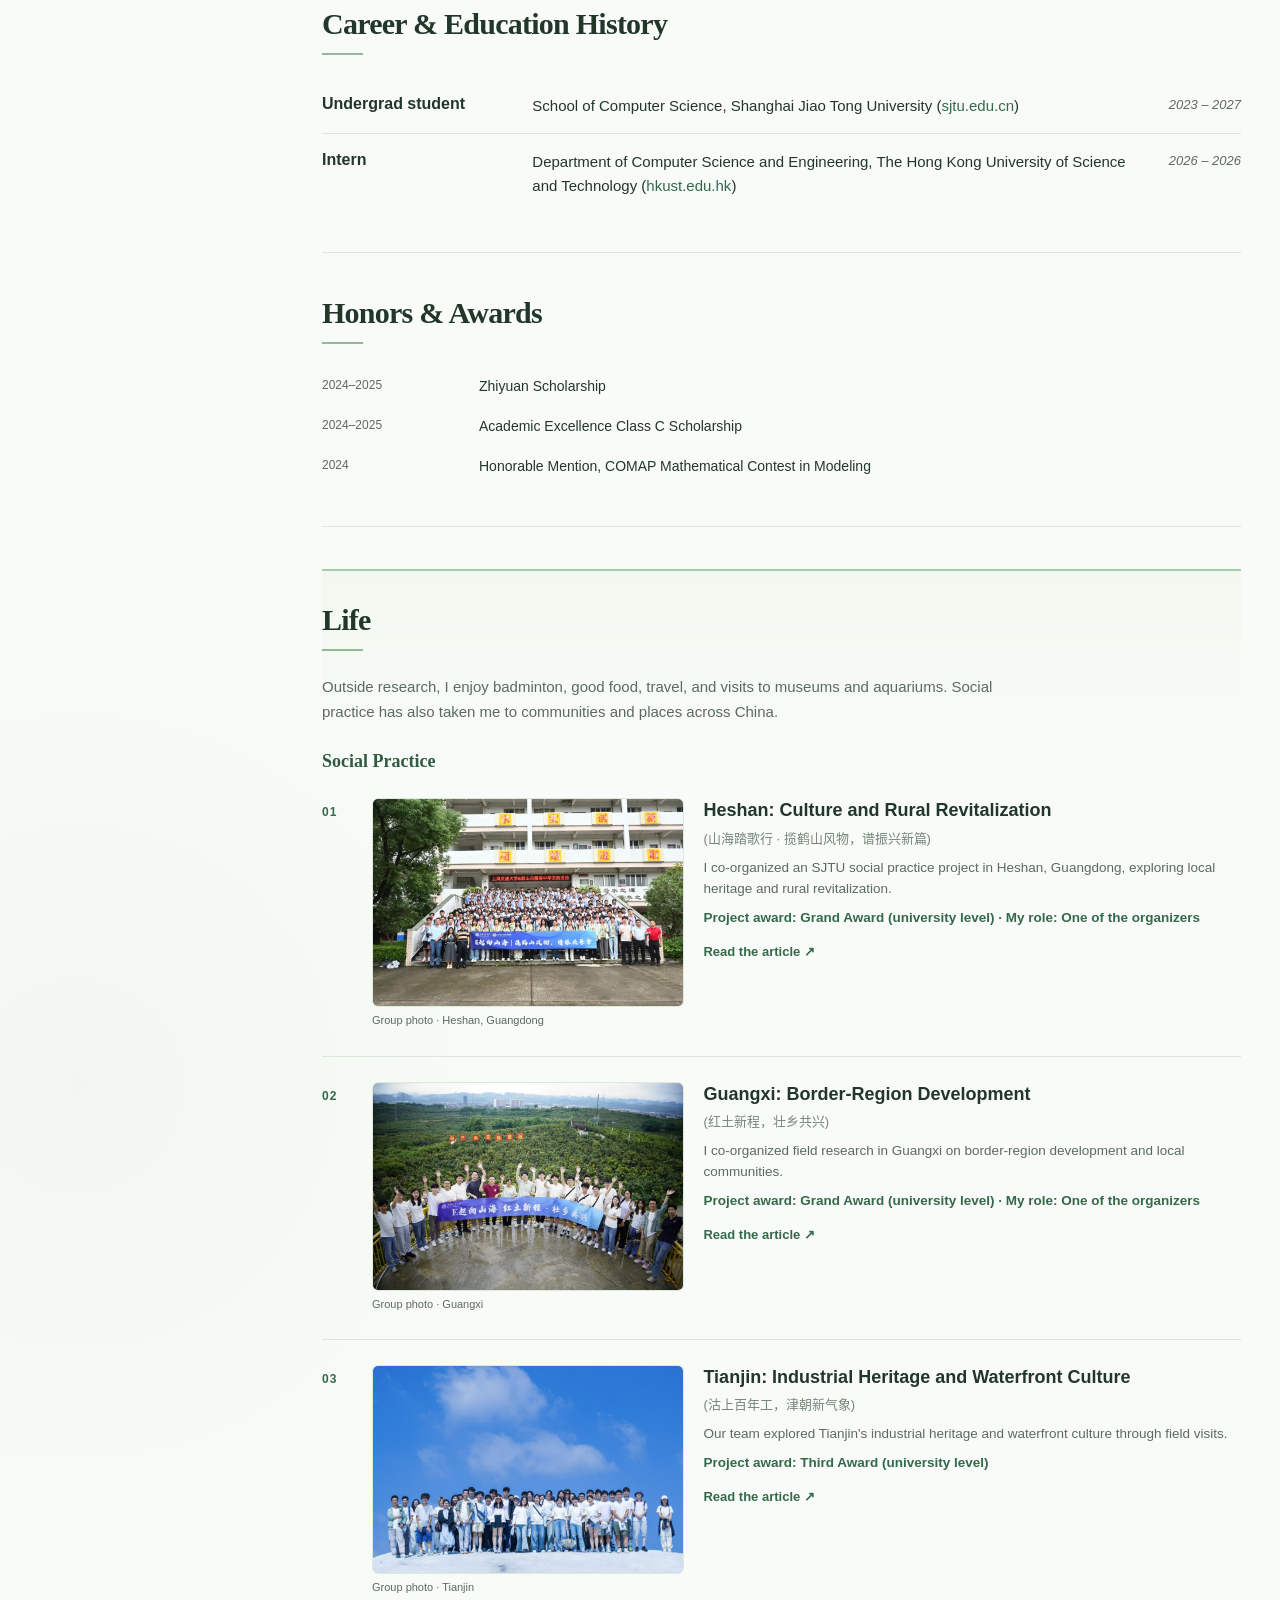
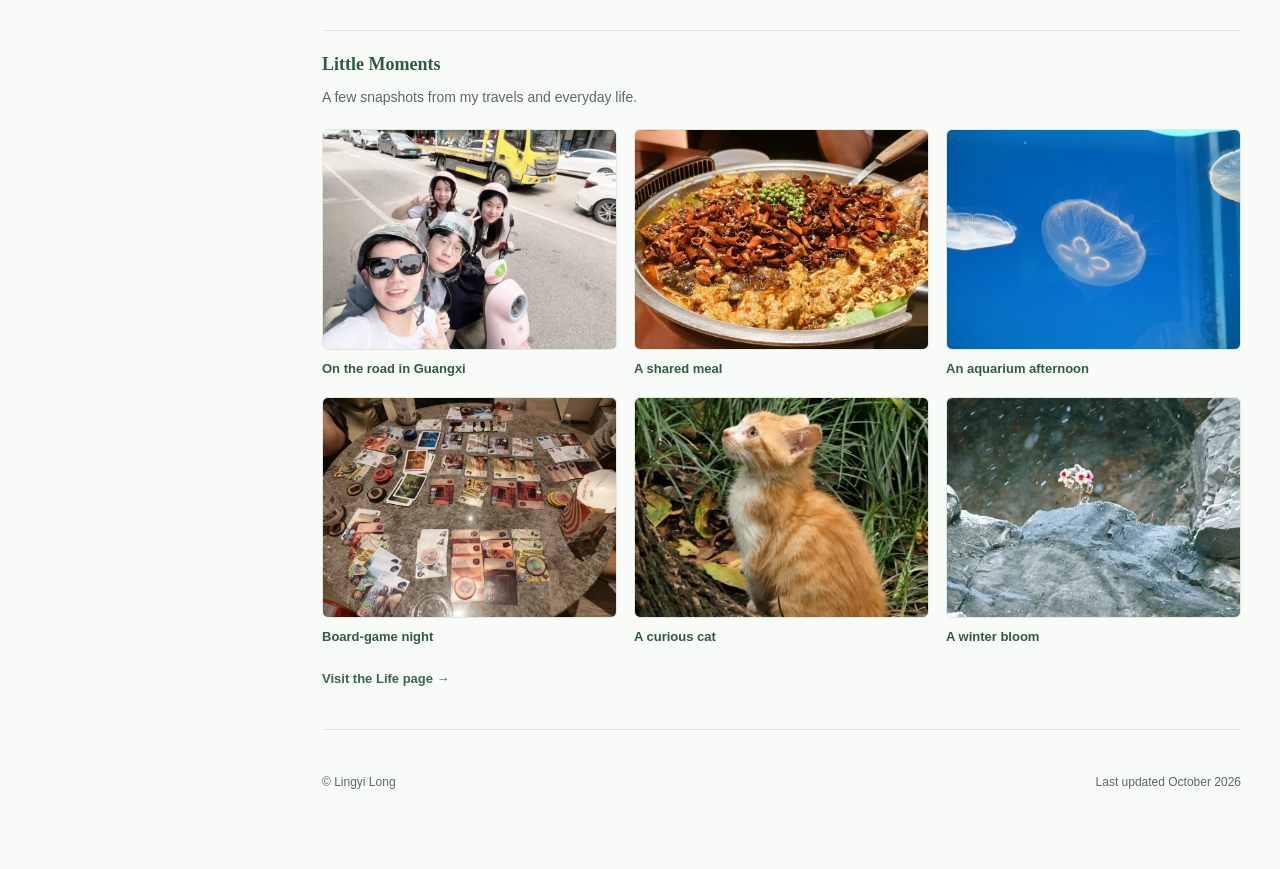
==== commit 645faf1d: "Update publication statuses for October 2026" ====
--- a/index.html
+++ b/index.html
@@ -72,7 +72,7 @@
         <h2>Publications &amp; Manuscripts</h2>
 
         <div class="publication-group">
-          <h3>Published</h3>
+          <h3>Published &amp; Accepted</h3>
           <article class="publication-item">
             <figure class="publication-figure">
               <a class="figure-image-link" href="assets/paper-figures/stdps-framework.webp" target="_blank" rel="noopener noreferrer" aria-label="Open the full-size STDPS framework figure">
@@ -88,10 +88,7 @@
               <div class="publication-links"><a href="https://doi.org/10.1109/TSC.2026.3688819" target="_blank" rel="noopener noreferrer">DOI / Paper ↗</a></div>
             </div>
           </article>
-        </div>
-
-        <div class="publication-group">
-          <h3>Under Review</h3>
+
           <article class="publication-item">
             <figure class="publication-figure">
               <a class="figure-image-link" href="assets/paper-figures/fanverse-overview.webp" target="_blank" rel="noopener noreferrer" aria-label="Open the full-size FANVERSE overview figure">
@@ -103,21 +100,19 @@
               <h4>FANVERSE: Exploring and Extending Branching Story Universes Across Canon and Fan Fiction</h4>
               <p class="publication-summary">FANVERSE turns canon and fan fiction into a navigable branching story universe, helping readers compare story paths and create grounded new branches.</p>
               <p class="publication-authors"><strong>Lingyi Long</strong>, Xian Li, Shuai Ma, Yi Wang, Zhuoran Lu <span class="equal-note">(Lingyi Long and Xian Li contributed equally)</span></p>
-              <p class="publication-venue">Submitted to NeurIPS 2026 · Under review</p>
-            </div>
-          </article>
-
-          <article class="publication-item">
-            <figure class="publication-figure">
-              <a class="figure-image-link" href="assets/paper-figures/sbr-shared-answer.webp" target="_blank" rel="noopener noreferrer" aria-label="Open the full-size shared-answer broker figure">
-                <img src="assets/paper-figures/sbr-shared-answer.webp" width="504" height="312" alt="Shared Bottleneck Relief: one human answer is multicast to unblock multiple agent tasks">
-              </a>
-              <figcaption><span>Figure 1 · Shared-answer broker</span><a class="figure-open-link" href="assets/paper-figures/sbr-shared-answer.webp" target="_blank" rel="noopener noreferrer">View figure ↗</a></figcaption>
-            </figure>
+              <p class="publication-venue">NeurIPS 2026 Creative AI Track · Accepted</p>
+              <div class="publication-links"><a href="assets/papers/fanverse-neurips-2026.pdf" target="_blank" rel="noopener noreferrer">PDF ↗</a></div>
+            </div>
+          </article>
+        </div>
+
+        <div class="publication-group">
+          <h3>Under Review</h3>
+          <article class="publication-item publication-item--text">
             <div class="publication-copy">
-              <h4>Ask, Wait, or Speculate: Sharing Limited Human Attention Across Concurrent Agents in Human–LLM Collaboration</h4>
-              <p class="publication-summary">Shared Bottleneck Relief coordinates when concurrent LLM agents ask, wait, or speculate, reusing human answers to reduce duplicate queries and improve on-time completion.</p>
-              <p class="publication-venue">DAI 2026 submission · Under review</p>
+              <h4>Efficient World Models</h4>
+              <p class="publication-summary">This work explores more computationally efficient world models for long-horizon prediction while preserving generative quality and temporal consistency.</p>
+              <p class="publication-venue">ICLR 2027 submission · Under review</p>
             </div>
           </article>
         </div>
@@ -205,7 +200,7 @@
 
       <footer class="site-footer">
         <span>© Lingyi Long</span>
-        <span>Last updated September 2026</span>
+        <span>Last updated October 2026</span>
       </footer>
     </main>
   </div>
--- a/assets/academic.css
+++ b/assets/academic.css
@@ -191,6 +191,7 @@
   border-bottom: 1px solid var(--line);
 }
 .publication-item:last-child { border-bottom: 0; padding-bottom: 0; }
+.publication-item--text { grid-template-columns: minmax(0, 1fr); }
 .publication-figure { min-width: 0; margin: 0; }
 .publication-figure .figure-image-link {
   display: flex;
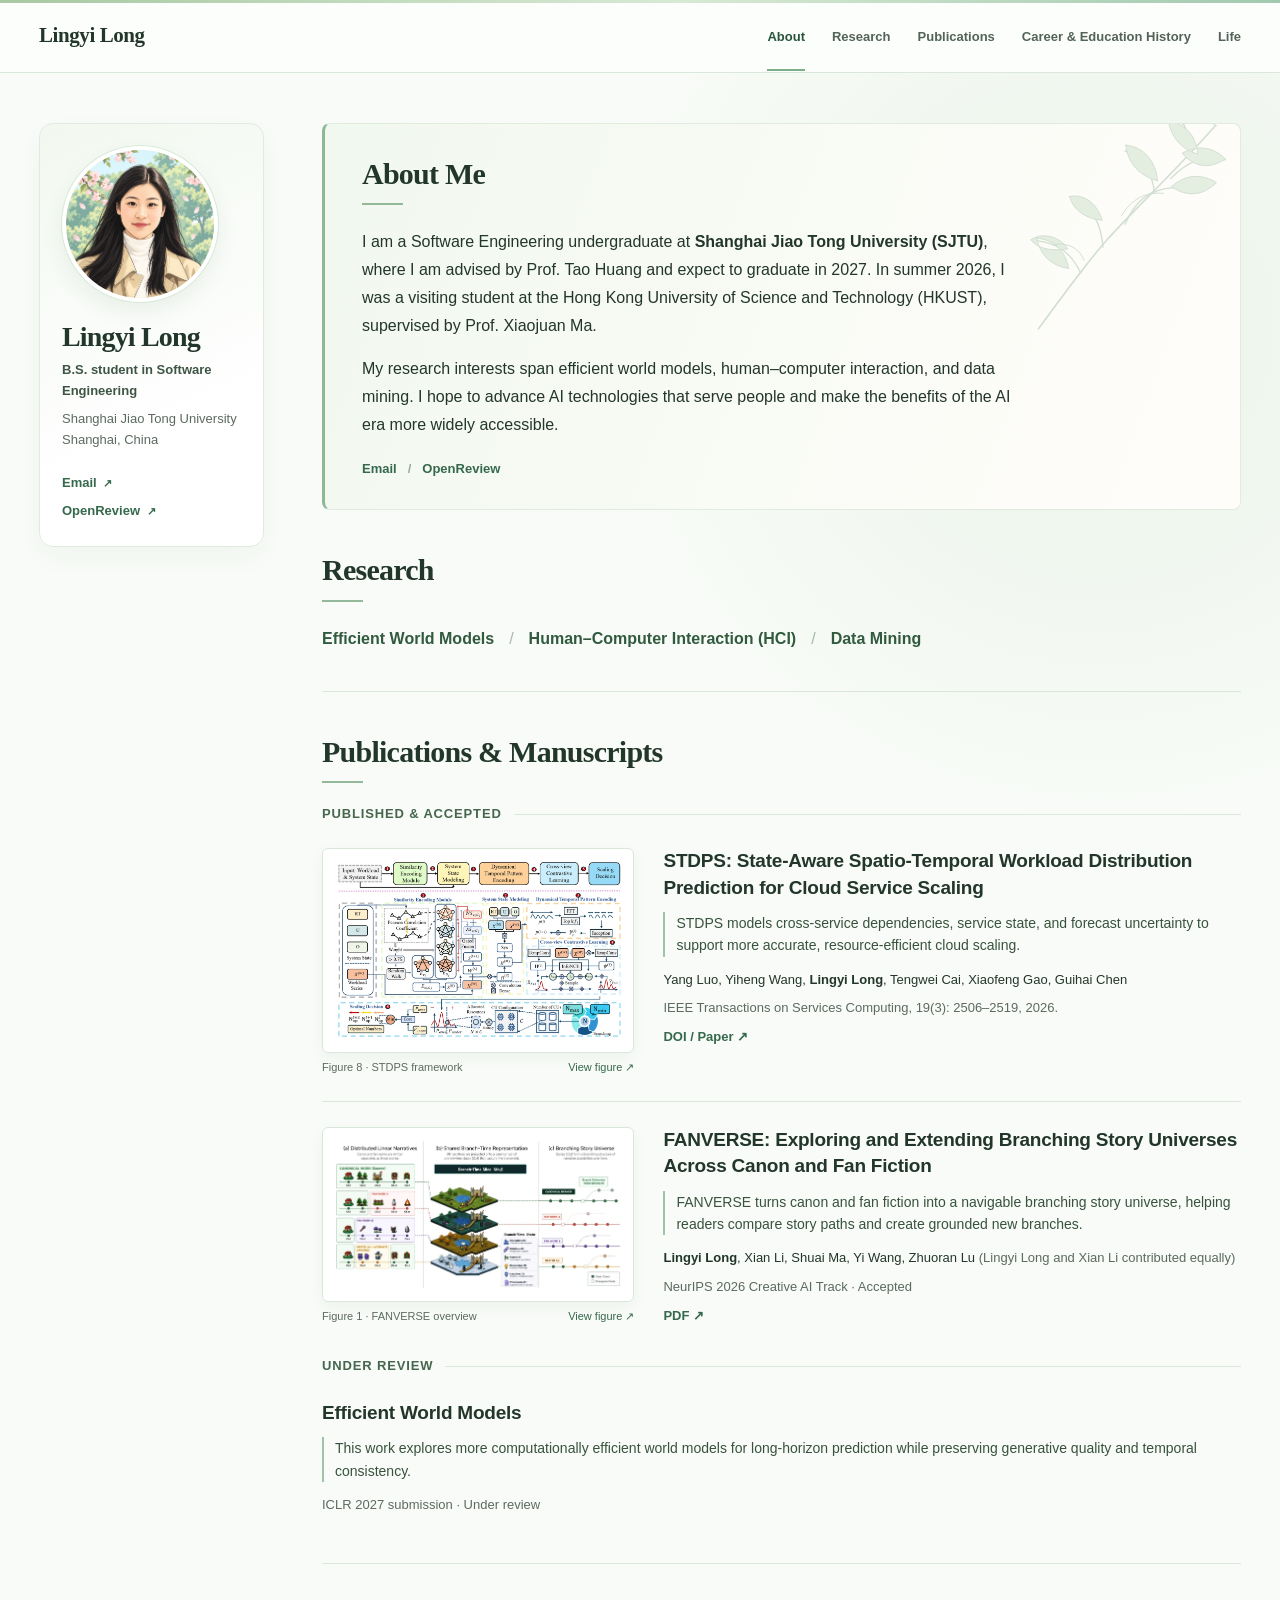
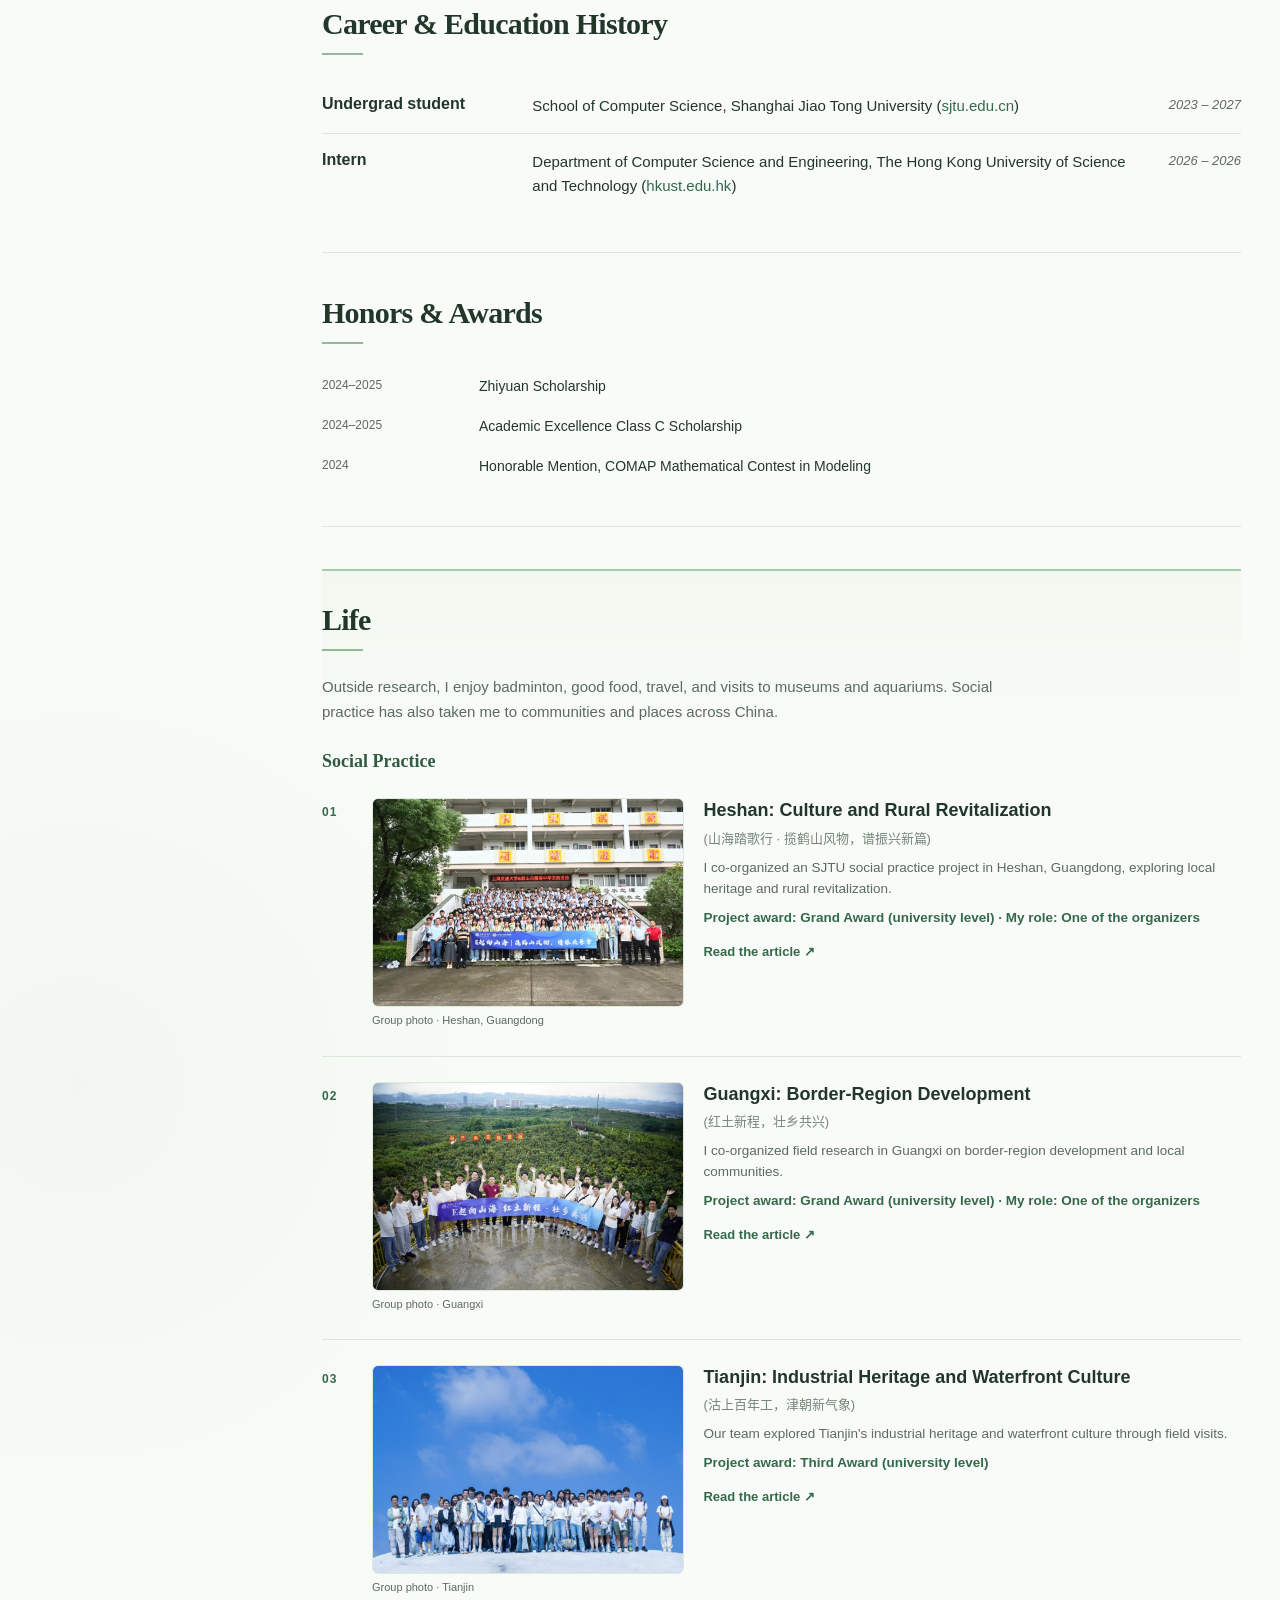
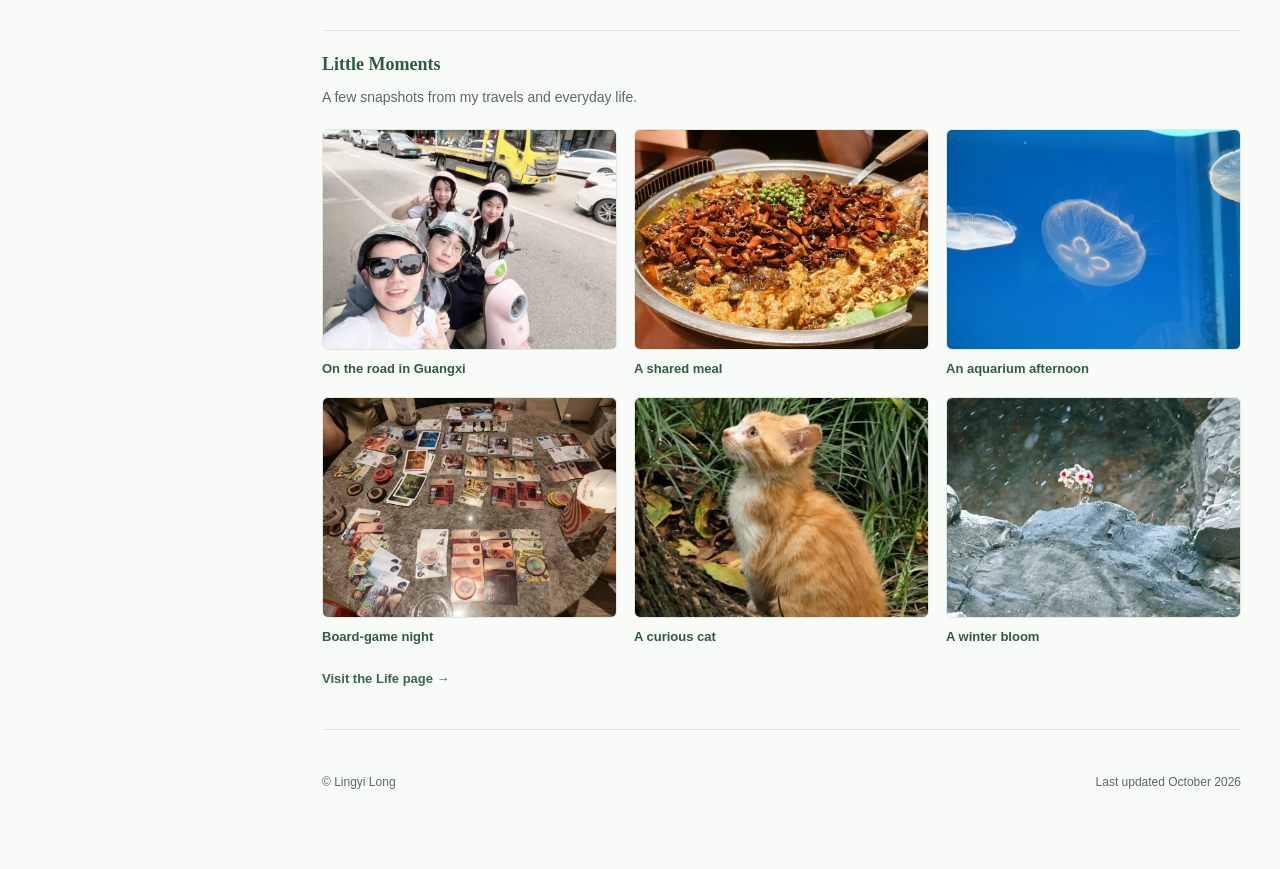
==== commit 6a3fcdd3: "Remove CV links and public PDF" ====
--- a/index.html
+++ b/index.html
@@ -45,7 +45,6 @@
       <div class="profile-links">
         <a href="mailto:longlingyi11@sjtu.edu.cn">Email <span aria-hidden="true">↗</span></a>
         <a href="https://openreview.net/profile?id=%7ELingyi_Long1" target="_blank" rel="noopener noreferrer">OpenReview <span aria-hidden="true">↗</span></a>
-        <a href="SJTU_Lingyi%20Long_CV.pdf" target="_blank" rel="noopener noreferrer">Curriculum Vitae <span aria-hidden="true">↗</span></a>
       </div>
     </aside>
 
@@ -58,8 +57,6 @@
           <a href="mailto:longlingyi11@sjtu.edu.cn">Email</a>
           <span aria-hidden="true">/</span>
           <a href="https://openreview.net/profile?id=%7ELingyi_Long1" target="_blank" rel="noopener noreferrer">OpenReview</a>
-          <span aria-hidden="true">/</span>
-          <a href="SJTU_Lingyi%20Long_CV.pdf" target="_blank" rel="noopener noreferrer">CV (PDF)</a>
         </div>
       </section>
 
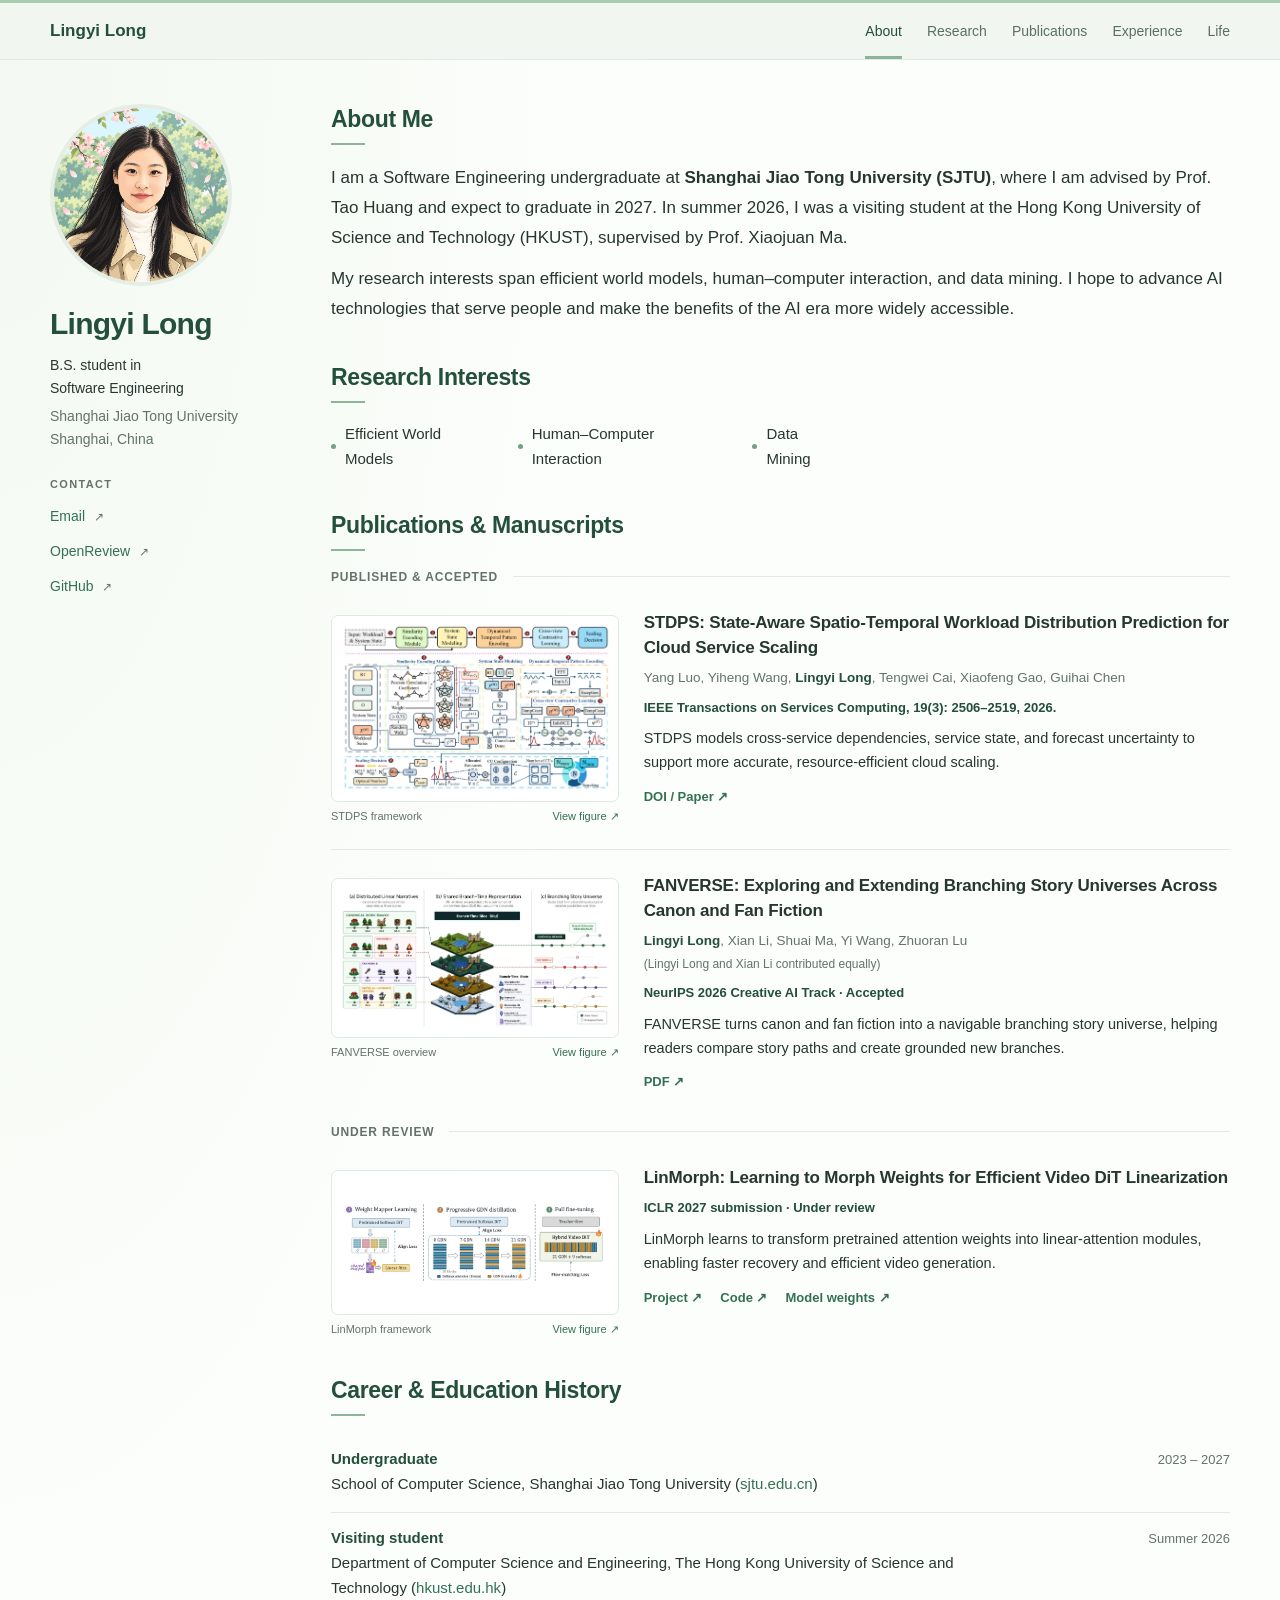
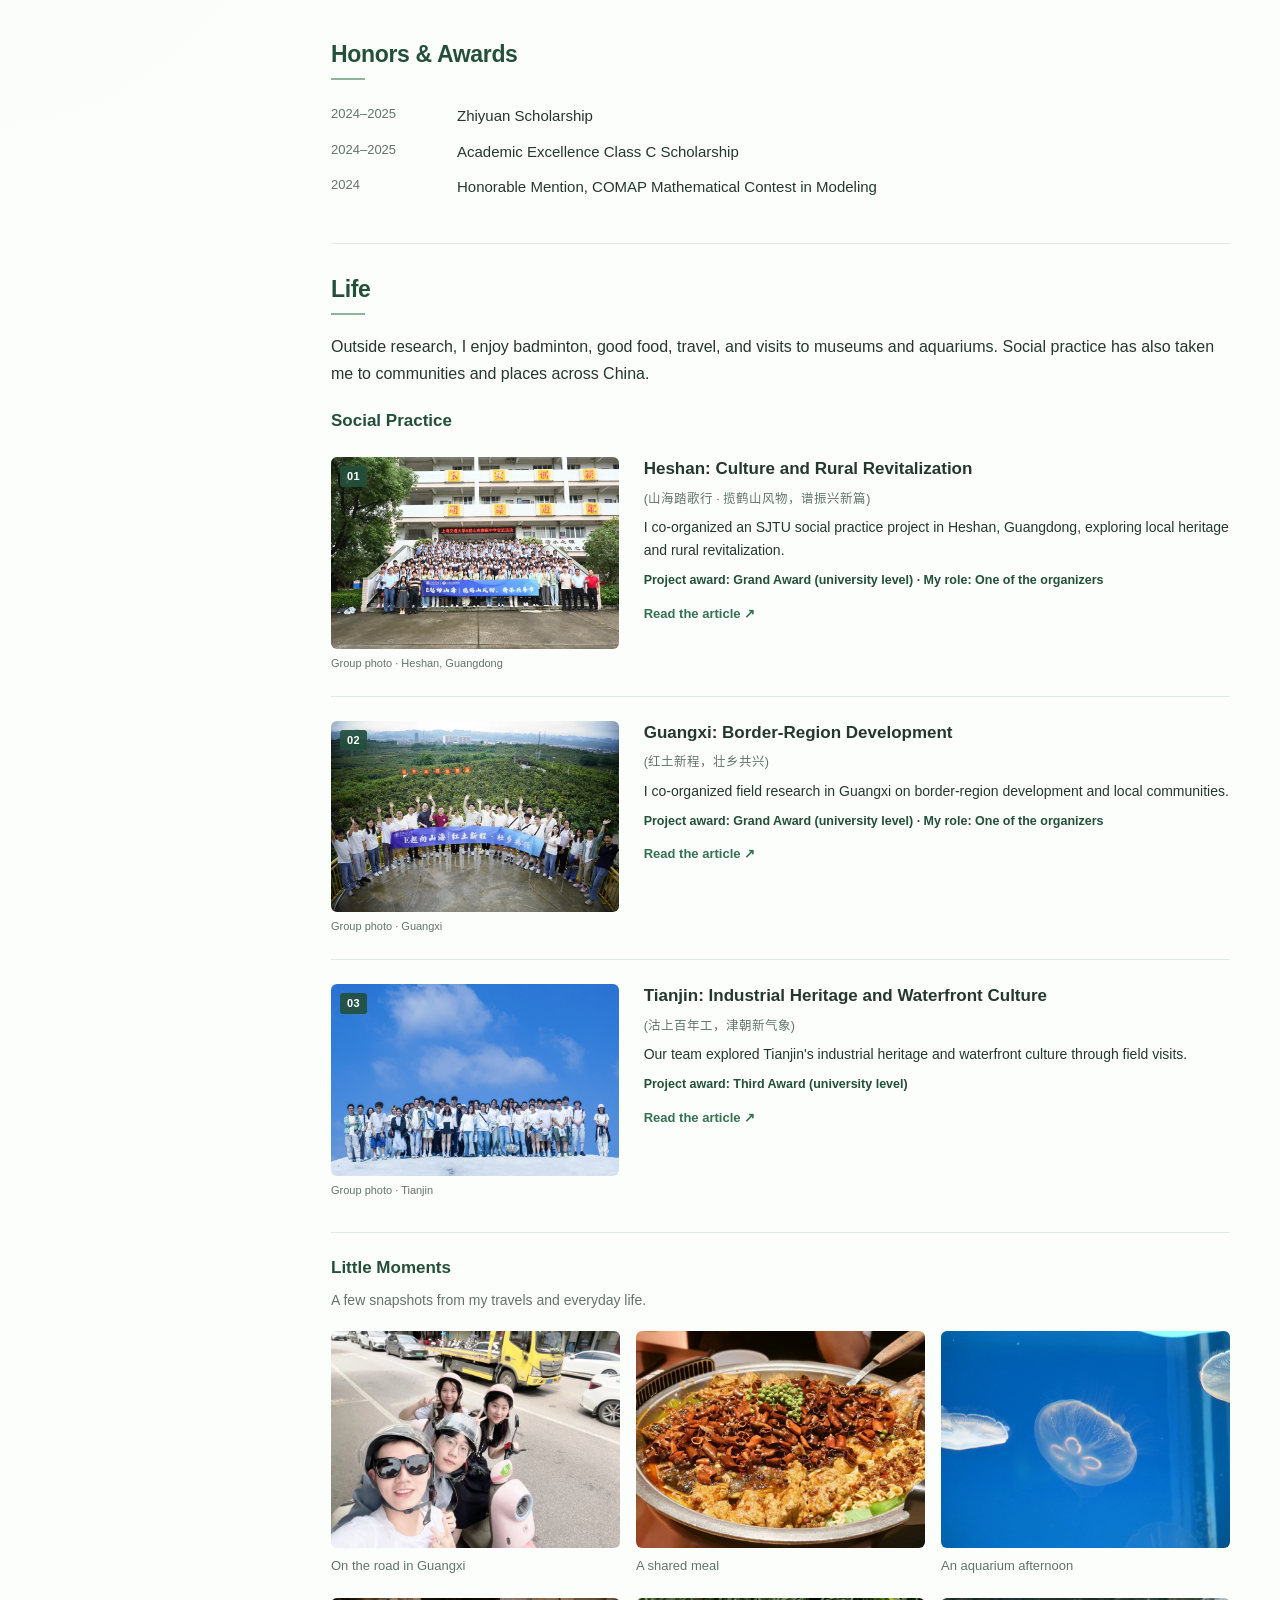
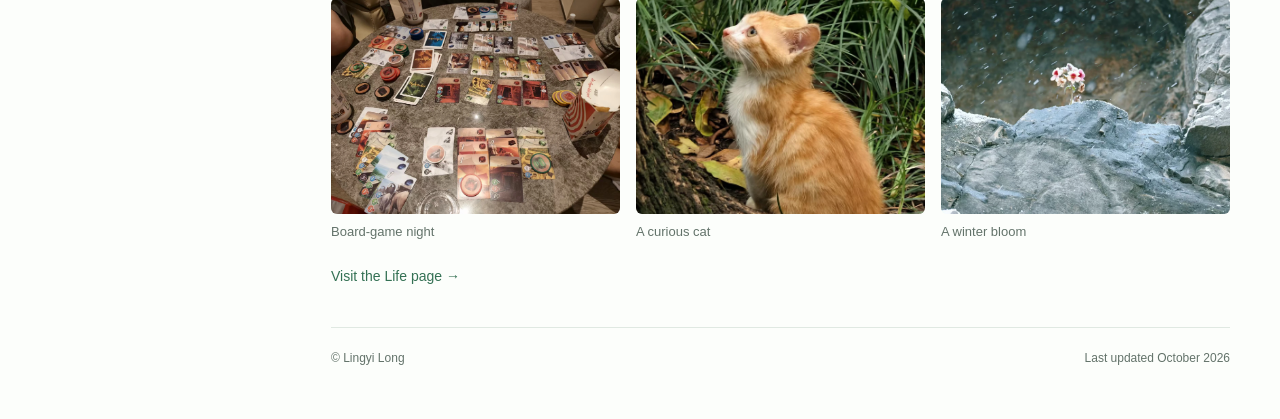
==== commit c19c5cbc: "Refine green academic layout and add LinMorph project" ====
--- a/index.html
+++ b/index.html
@@ -30,7 +30,7 @@
         <a href="#about" aria-current="page">About</a>
         <a href="#research">Research</a>
         <a href="#publications">Publications</a>
-        <a href="#career-education">Career &amp; Education History</a>
+        <a href="#career-education">Experience</a>
         <a href="#life">Life</a>
       </nav>
     </div>
@@ -42,9 +42,11 @@
       <h1>Lingyi Long</h1>
       <p class="profile-role">B.S. student in Software Engineering</p>
       <p class="profile-affiliation">Shanghai Jiao Tong University<br>Shanghai, China</p>
+      <h2 class="profile-label">Contact</h2>
       <div class="profile-links">
         <a href="mailto:longlingyi11@sjtu.edu.cn">Email <span aria-hidden="true">↗</span></a>
         <a href="https://openreview.net/profile?id=%7ELingyi_Long1" target="_blank" rel="noopener noreferrer">OpenReview <span aria-hidden="true">↗</span></a>
+        <a href="https://github.com/lonelyling" target="_blank" rel="noopener noreferrer">GitHub <span aria-hidden="true">↗</span></a>
       </div>
     </aside>
 
@@ -53,16 +55,11 @@
         <h2>About Me</h2>
         <p>I am a Software Engineering undergraduate at <strong>Shanghai Jiao Tong University (SJTU)</strong>, where I am advised by Prof. Tao Huang and expect to graduate in 2027. In summer 2026, I was a visiting student at the Hong Kong University of Science and Technology (HKUST), supervised by Prof. Xiaojuan Ma.</p>
         <p>My research interests span efficient world models, human–computer interaction, and data mining. I hope to advance AI technologies that serve people and make the benefits of the AI era more widely accessible.</p>
-        <div class="text-links">
-          <a href="mailto:longlingyi11@sjtu.edu.cn">Email</a>
-          <span aria-hidden="true">/</span>
-          <a href="https://openreview.net/profile?id=%7ELingyi_Long1" target="_blank" rel="noopener noreferrer">OpenReview</a>
-        </div>
       </section>
 
       <section class="content-section" id="research">
-        <h2>Research</h2>
-        <p class="research-fields"><span>Efficient World Models</span><span>Human–Computer Interaction (HCI)</span><span>Data Mining</span></p>
+        <h2>Research Interests</h2>
+        <ul class="research-fields"><li>Efficient World Models</li><li>Human–Computer Interaction</li><li>Data Mining</li></ul>
       </section>
 
       <section class="content-section" id="publications">
@@ -75,13 +72,13 @@
               <a class="figure-image-link" href="assets/paper-figures/stdps-framework.webp" target="_blank" rel="noopener noreferrer" aria-label="Open the full-size STDPS framework figure">
                 <img src="assets/paper-figures/stdps-framework.webp" width="1135" height="713" alt="STDPS framework: similarity encoding, system state, temporal patterns, contrastive learning, and scaling decisions">
               </a>
-              <figcaption><span>Figure 8 · STDPS framework</span><a class="figure-open-link" href="assets/paper-figures/stdps-framework.webp" target="_blank" rel="noopener noreferrer">View figure ↗</a></figcaption>
+              <figcaption><span>STDPS framework</span><a class="figure-open-link" href="assets/paper-figures/stdps-framework.webp" target="_blank" rel="noopener noreferrer">View figure ↗</a></figcaption>
             </figure>
             <div class="publication-copy">
               <h4>STDPS: State-Aware Spatio-Temporal Workload Distribution Prediction for Cloud Service Scaling</h4>
-              <p class="publication-summary">STDPS models cross-service dependencies, service state, and forecast uncertainty to support more accurate, resource-efficient cloud scaling.</p>
               <p class="publication-authors">Yang Luo, Yiheng Wang, <strong>Lingyi Long</strong>, Tengwei Cai, Xiaofeng Gao, Guihai Chen</p>
               <p class="publication-venue">IEEE Transactions on Services Computing, 19(3): 2506–2519, 2026.</p>
+              <p class="publication-summary">STDPS models cross-service dependencies, service state, and forecast uncertainty to support more accurate, resource-efficient cloud scaling.</p>
               <div class="publication-links"><a href="https://doi.org/10.1109/TSC.2026.3688819" target="_blank" rel="noopener noreferrer">DOI / Paper ↗</a></div>
             </div>
           </article>
@@ -91,13 +88,13 @@
               <a class="figure-image-link" href="assets/paper-figures/fanverse-overview.webp" target="_blank" rel="noopener noreferrer" aria-label="Open the full-size FANVERSE overview figure">
                 <img src="assets/paper-figures/fanverse-overview.webp" width="1174" height="617" alt="FANVERSE overview: canon and fan-written stories aligned into an explorable branching story universe">
               </a>
-              <figcaption><span>Figure 1 · FANVERSE overview</span><a class="figure-open-link" href="assets/paper-figures/fanverse-overview.webp" target="_blank" rel="noopener noreferrer">View figure ↗</a></figcaption>
+              <figcaption><span>FANVERSE overview</span><a class="figure-open-link" href="assets/paper-figures/fanverse-overview.webp" target="_blank" rel="noopener noreferrer">View figure ↗</a></figcaption>
             </figure>
             <div class="publication-copy">
               <h4>FANVERSE: Exploring and Extending Branching Story Universes Across Canon and Fan Fiction</h4>
-              <p class="publication-summary">FANVERSE turns canon and fan fiction into a navigable branching story universe, helping readers compare story paths and create grounded new branches.</p>
               <p class="publication-authors"><strong>Lingyi Long</strong>, Xian Li, Shuai Ma, Yi Wang, Zhuoran Lu <span class="equal-note">(Lingyi Long and Xian Li contributed equally)</span></p>
               <p class="publication-venue">NeurIPS 2026 Creative AI Track · Accepted</p>
+              <p class="publication-summary">FANVERSE turns canon and fan fiction into a navigable branching story universe, helping readers compare story paths and create grounded new branches.</p>
               <div class="publication-links"><a href="assets/papers/fanverse-neurips-2026.pdf" target="_blank" rel="noopener noreferrer">PDF ↗</a></div>
             </div>
           </article>
@@ -105,11 +102,22 @@
 
         <div class="publication-group">
           <h3>Under Review</h3>
-          <article class="publication-item publication-item--text">
+          <article class="publication-item" id="linmorph">
+            <figure class="publication-figure">
+              <a class="figure-image-link" href="assets/paper-figures/linmorph-overview.webp" target="_blank" rel="noopener noreferrer" aria-label="Open the full-size LinMorph framework figure">
+                <img src="assets/paper-figures/linmorph-overview.webp" width="1584" height="460" loading="lazy" alt="LinMorph framework: learned weight transformation, progressive Gated DeltaNet distillation, and joint recovery">
+              </a>
+              <figcaption><span>LinMorph framework</span><a class="figure-open-link" href="assets/paper-figures/linmorph-overview.webp" target="_blank" rel="noopener noreferrer">View figure ↗</a></figcaption>
+            </figure>
             <div class="publication-copy">
-              <h4>Efficient World Models</h4>
-              <p class="publication-summary">This work explores more computationally efficient world models for long-horizon prediction while preserving generative quality and temporal consistency.</p>
+              <h4><a href="https://lonelyling.github.io/LinMorph/" target="_blank" rel="noopener noreferrer">LinMorph: Learning to Morph Weights for Efficient Video DiT Linearization</a></h4>
               <p class="publication-venue">ICLR 2027 submission · Under review</p>
+              <p class="publication-summary">LinMorph learns to transform pretrained attention weights into linear-attention modules, enabling faster recovery and efficient video generation.</p>
+              <div class="publication-links">
+                <a href="https://lonelyling.github.io/LinMorph/" target="_blank" rel="noopener noreferrer">Project ↗</a>
+                <a href="https://github.com/lonelyling/LinMorph" target="_blank" rel="noopener noreferrer">Code ↗</a>
+                <a href="https://huggingface.co/Lonelly/LinMorph" target="_blank" rel="noopener noreferrer">Model weights ↗</a>
+              </div>
             </div>
           </article>
         </div>
@@ -118,14 +126,14 @@
       <section class="content-section career-section" id="career-education">
         <h2>Career &amp; Education History</h2>
         <div class="career-row">
-          <h3>Undergrad student</h3>
+          <h3>Undergraduate</h3>
           <p class="career-institution">School of Computer Science, Shanghai Jiao Tong University (<a href="https://www.sjtu.edu.cn/" target="_blank" rel="noopener noreferrer">sjtu.edu.cn</a>)</p>
           <span class="career-years">2023 – 2027</span>
         </div>
         <div class="career-row">
-          <h3>Intern</h3>
+          <h3>Visiting student</h3>
           <p class="career-institution">Department of Computer Science and Engineering, The Hong Kong University of Science and Technology (<a href="https://hkust.edu.hk/" target="_blank" rel="noopener noreferrer">hkust.edu.hk</a>)</p>
-          <span class="career-years">2026 – 2026</span>
+          <span class="career-years">Summer 2026</span>
         </div>
       </section>
 
--- a/assets/academic.css
+++ b/assets/academic.css
@@ -1,294 +1,128 @@
 :root {
   color-scheme: light;
-  --ink: #23362c;
-  --muted: #5c6a60;
-  --green: #35694c;
-  --green-dark: #28563d;
-  --line: #dce7dc;
-  --pale: #eef6ed;
-  --canvas: #f8fbf7;
-  --paper: #fff;
-  --font: -apple-system, BlinkMacSystemFont, "Segoe UI", "Helvetica Neue", Arial, "Lingyi CJK", "Noto Sans SC", "PingFang SC", "Microsoft YaHei", sans-serif;
-  --serif: "Iowan Old Style", "Baskerville", "Palatino Linotype", "Book Antiqua", Georgia, serif;
+  --ink: #26372f;
+  --muted: #63736a;
+  --green: #347154;
+  --green-dark: #234f3b;
+  --line: #e0e9e2;
+  --pale: #eff5f0;
+  --canvas: #fcfefb;
+  --font: -apple-system, BlinkMacSystemFont, "Segoe UI", Roboto, "Helvetica Neue", Arial, "Lingyi CJK", "Noto Sans SC", "PingFang SC", "Microsoft YaHei", sans-serif;
 }
-
 * { box-sizing: border-box; }
-html { scroll-behavior: smooth; scroll-padding-top: 100px; }
-body {
-  margin: 0;
-  color: var(--ink);
-  background-color: var(--canvas);
-  background-image:
-    radial-gradient(circle at 86% 8%, rgba(181, 215, 181, .21), transparent 31rem),
-    radial-gradient(circle at 6% 66%, rgba(200, 223, 199, .14), transparent 28rem);
-  font: 16px/1.7 var(--font);
-  -webkit-font-smoothing: antialiased;
-}
+html { scroll-behavior: smooth; scroll-padding-top: 85px; -webkit-text-size-adjust: 100%; }
+body { margin: 0; color: var(--ink); background: radial-gradient(ellipse at 0 0, #eaf4e880, transparent 650px), var(--canvas); font: 17px/1.7 var(--font); -webkit-font-smoothing: antialiased; }
 a { color: var(--green); text-decoration: none; text-underline-offset: 4px; }
 a:hover { text-decoration: underline; }
 a:focus-visible, button:focus-visible { outline: 2px solid var(--green); outline-offset: 4px; }
 p, h1, h2, h3, h4 { margin-top: 0; }
-p { margin-bottom: 15px; }
-h1, h2, h3, h4 { line-height: 1.3; }
+p { margin-bottom: 12px; text-wrap: pretty; }
+h1, h2, h3, h4 { line-height: 1.35; }
+strong { font-weight: 650; }
+img { max-width: 100%; }
 
-.site-header {
-  position: sticky;
-  top: 0;
-  z-index: 10;
-  border-bottom: 1px solid var(--line);
-  background: rgba(252, 254, 251, .94);
-  backdrop-filter: blur(14px);
-}
-.site-header::before {
-  content: "";
-  position: absolute;
-  inset: 0 0 auto;
-  height: 3px;
-  background: linear-gradient(90deg, #a8c9a1, #d8e9d5 53%, #a2c9af);
-}
-.header-inner {
-  max-width: 1270px;
-  height: 72px;
-  padding: 0 34px;
-  margin: auto;
-  display: flex;
-  justify-content: space-between;
-  align-items: center;
-  gap: 28px;
-}
-.site-title {
-  color: var(--ink);
-  font: 700 21px/1.2 var(--serif);
-  white-space: nowrap;
-  letter-spacing: -.02em;
-}
+/* A quiet academic layout: one reading column and a compact profile. */
+.site-header { position: sticky; top: 0; z-index: 10; background: #f0f7efee; border-top: 3px solid #a9cbb0; border-bottom: 1px solid var(--line); backdrop-filter: blur(12px); }
+.header-inner { max-width: 1240px; min-height: 56px; margin: auto; padding: 0 30px; display: flex; justify-content: space-between; align-items: center; gap: 24px; }
+.site-title { color: var(--green-dark); font-size: 17px; font-weight: 650; white-space: nowrap; }
 .site-title:hover { color: var(--green); text-decoration: none; }
-.site-nav { display: flex; align-items: center; gap: 27px; }
-.site-nav a {
-  color: #536359;
-  font-size: 13px;
-  font-weight: 600;
-  white-space: nowrap;
-  border-bottom: 2px solid transparent;
-  padding: 25px 0 22px;
-  line-height: 20px;
-}
-.site-nav a:hover, .site-nav a[aria-current] {
-  color: var(--green-dark);
-  border-bottom-color: #7fac89;
-  text-decoration: none;
-}
+.site-nav { display: flex; align-items: center; gap: 25px; }
+.site-nav a { display: block; padding: 16px 0 13px; border-bottom: 3px solid transparent; color: #5b7062; font-size: 14px; line-height: 24px; white-space: nowrap; }
+.site-nav a:hover, .site-nav a[aria-current] { color: var(--green-dark); border-bottom-color: #8bb598; text-decoration: none; }
+.page-layout { max-width: 1240px; margin: auto; padding: 44px 30px 50px; display: grid; grid-template-columns: 225px minmax(0, 1fr); gap: 56px; align-items: start; }
+.profile { position: sticky; top: 94px; }
+.portrait { width: 182px; height: 182px; margin-bottom: 20px; border: 4px solid #e4eee5; border-radius: 50%; overflow: hidden; background: var(--pale); }
+.portrait img { display: block; width: 100%; height: 100%; object-fit: cover; }
+.profile h1 { margin: 0 0 12px; color: var(--green-dark); font-size: 30px; font-weight: 700; line-height: 1.2; letter-spacing: -.025em; }
+.profile-role, .profile-affiliation { font-size: 14px; line-height: 1.65; }
+.profile-role { margin-bottom: 5px; font-weight: 500; }
+.profile-affiliation { color: var(--muted); margin-bottom: 0; }
+.profile-label { margin: 26px 0 10px; color: var(--muted); font-size: 11px; font-weight: 650; letter-spacing: .12em; text-transform: uppercase; }
+.profile-links { display: grid; gap: 5px; }
+.profile-links a { width: fit-content; padding: 3px 0; font-size: 14px; }
+.profile-links span { margin-left: 5px; font-size: 12px; color: var(--muted); }
+.academic-content { min-width: 0; }
+.content-section { margin: 0 0 38px; }
+.content-section h2 { position: relative; margin: 0 0 18px; padding-bottom: 10px; color: var(--green-dark); font-size: 23px; font-weight: 650; letter-spacing: -.015em; }
+.content-section h2::after { content: ""; position: absolute; left: 0; bottom: 0; width: 34px; height: 2px; background: #8eb59a; }
+.content-section h3 { font-size: 17px; font-weight: 650; }
+.about-section p { line-height: 1.75; }
+.about-section p:last-child { margin-bottom: 0; }
+.research-fields { display: flex; flex-wrap: wrap; column-gap: 29px; row-gap: 5px; list-style: none; padding: 0; margin: 0; font-size: 15px; }
+.research-fields li { display: flex; align-items: baseline; gap: 9px; }
+.research-fields li::before { content: ""; flex: 0 0 5px; height: 5px; border-radius: 50%; background: #71a383; align-self: center; }
 
-.page-layout {
-  max-width: 1270px;
-  margin: auto;
-  padding: 50px 34px 76px;
-  display: grid;
-  grid-template-columns: 225px minmax(0, 1fr);
-  column-gap: 58px;
-}
-.profile {
-  align-self: start;
-  position: sticky;
-  top: 106px;
-  padding: 22px 22px 24px;
-  border: 1px solid #e0eadf;
-  border-radius: 14px;
-  background: linear-gradient(155deg, #f2f8f0 0%, #fff 71%);
-  box-shadow: 0 10px 26px rgba(49, 82, 53, .035);
-}
-.portrait {
-  width: 156px;
-  height: 156px;
-  margin-bottom: 19px;
-  overflow: hidden;
-  border: 4px solid #fff;
-  border-radius: 50%;
-  background: var(--pale);
-  box-shadow: 0 0 0 1px #d7e9d6, 0 10px 22px rgba(45, 83, 46, .08);
-}
-.portrait img { display: block; width: 100%; height: 100%; object-fit: cover; object-position: center; }
-.profile h1 { margin-bottom: 7px; font: 700 28px/1.16 var(--serif); letter-spacing: -.03em; }
-.profile-role, .profile-affiliation { font-size: 13px; line-height: 1.6; }
-.profile-role { margin-bottom: 7px; color: #3e5545; font-weight: 600; }
-.profile-affiliation { color: var(--muted); margin-bottom: 21px; }
-.profile-links { display: grid; gap: 6px; align-items: start; }
-.profile-links a { width: max-content; font-size: 13px; font-weight: 600; }
-.profile-links span { font-size: 11px; margin-left: 3px; }
+/* The same title / authors / venue / summary hierarchy for every paper. */
+.publication-group + .publication-group { margin-top: 28px; }
+.publication-group > h3 { display: flex; align-items: center; gap: 15px; margin: 0 0 2px; font-size: 12px; color: var(--muted); font-weight: 600; letter-spacing: .07em; text-transform: uppercase; }
+.publication-group > h3::after { content: ""; flex: 1; height: 1px; background: var(--line); }
+.publication-item { display: grid; grid-template-columns: minmax(0, 32%) minmax(0, 1fr); gap: 25px; align-items: start; padding: 24px 0; border-bottom: 1px solid var(--line); }
+.publication-item:last-child { padding-bottom: 0; border-bottom: 0; }
+.publication-figure { margin: 4px 0 0; min-width: 0; }
+.figure-image-link { display: flex; align-items: center; justify-content: center; min-height: 145px; padding: 8px; overflow: hidden; border: 1px solid var(--line); border-radius: 7px; background: #fff; transition: border-color .2s ease; }
+.figure-image-link:hover { border-color: #87ab92; }
+.publication-figure img { display: block; width: 100%; height: auto; max-height: 210px; object-fit: contain; }
+.publication-figure figcaption { display: flex; flex-wrap: wrap; justify-content: space-between; gap: 4px 8px; margin-top: 7px; font-size: 11px; line-height: 1.4; color: var(--muted); }
+.figure-open-link { white-space: nowrap; }
+.publication-copy { min-width: 0; }
+.publication-copy h4 { margin: 0 0 7px; font-size: 17px; line-height: 1.45; font-weight: 650; letter-spacing: -.012em; }
+.publication-copy h4 a { color: inherit; }
+.publication-copy h4 a:hover { color: var(--green); }
+.publication-copy p { margin: 0 0 7px; font-size: 14px; line-height: 1.65; }
+.publication-copy .publication-authors { color: var(--muted); font-size: 13.5px; }
+.publication-authors strong { color: var(--green-dark); font-weight: 650; }
+.equal-note { display: block; margin-top: 3px; font-size: 12px; color: var(--muted); }
+.publication-copy .publication-venue { color: var(--green-dark); font-size: 13px; font-weight: 600; }
+.publication-copy .publication-summary { margin: 9px 0; font-size: 14.5px; }
+.publication-links { display: flex; flex-wrap: wrap; gap: 7px 18px; margin-top: 9px; font-size: 13px; font-weight: 600; }
+.publication-links a { padding: 2px 0; }
+.publication-pending { color: var(--muted); font-size: 14px; }
 
-.academic-content { min-width: 0; }
-.content-section { position: relative; padding-bottom: 39px; margin-bottom: 42px; border-bottom: 1px solid var(--line); }
-.content-section h2 {
-  margin: 0 0 23px;
-  color: #22372a;
-  font: 700 30px/1.18 var(--serif);
-  letter-spacing: -.025em;
-}
-.content-section h2::after {
-  content: "";
-  display: block;
-  width: 41px;
-  height: 2px;
-  margin-top: 12px;
-  background: #93b99a;
-}
-.content-section h3 { margin: 0 0 5px; font-size: 17px; font-weight: 700; }
-.about-section {
-  isolation: isolate;
-  overflow: hidden;
-  padding: 32px 37px 29px;
-  border: 1px solid #dfecdd;
-  border-left: 3px solid #8db894;
-  border-radius: 8px;
-  background: linear-gradient(110deg, #f1f8ef, #fffdfa 93%);
-}
-.about-section::after {
-  content: "";
-  position: absolute;
-  z-index: -1;
-  top: -20px;
-  right: -14px;
-  width: 245px;
-  height: 238px;
-  opacity: .36;
-  background: url("botanical-sprig.svg") center / contain no-repeat;
-  pointer-events: none;
-}
-.about-section p { max-width: 650px; font-size: 16px; line-height: 1.75; }
-.about-section strong { font-weight: 650; }
-.text-links { display: flex; align-items: center; flex-wrap: wrap; gap: 11px; font-size: 13px; font-weight: 600; margin-top: 19px; }
-.text-links span { color: #9aaa9d; }
-.section-intro { color: var(--muted); font-size: 14px; max-width: 690px; margin-bottom: 14px; }
-.research-fields { display: flex; flex-wrap: wrap; gap: 7px 0; margin: 0; font-size: 16px; font-weight: 600; color: #315a3e; }
-.research-fields span + span::before { content: "/"; margin: 0 15px; color: #a5b9a6; font-weight: 400; }
-.research-item { display: grid; grid-template-columns: 135px minmax(0, 1fr); gap: 22px; padding: 21px 0; border-bottom: 1px solid var(--line); }
-.research-item:last-child { border-bottom: 0; padding-bottom: 0; }
-.research-date, .background-date { color: var(--muted); font-size: 12px; padding-top: 2px; white-space: nowrap; }
-.research-item p, .background-row p { font-size: 14px; margin: 0 0 8px; }
-.research-item .research-meta, .background-row .research-meta { font-size: 12px; color: var(--muted); margin-bottom: 9px; }
-.research-item .status-note { color: var(--muted); font-size: 12px; }
+.career-row { display: grid; grid-template-columns: minmax(0, 1fr) auto; column-gap: 24px; row-gap: 3px; padding: 15px 0; border-bottom: 1px solid var(--line); }
+.career-row:last-child { padding-bottom: 0; border-bottom: 0; }
+.career-row h3 { margin: 0; font-size: 15px; color: var(--green-dark); }
+.career-institution { grid-column: 1; margin: 0; font-size: 15px; line-height: 1.65; }
+.career-institution a { white-space: nowrap; }
+.career-years { grid-column: 2; grid-row: 1 / span 2; color: var(--muted); font-size: 13px; font-variant-numeric: tabular-nums; white-space: nowrap; }
+.honors-section ul { padding: 0; margin: 0; list-style: none; }
+.honors-section li { display: grid; grid-template-columns: 110px minmax(0, 1fr); gap: 16px; padding: 5px 0; font-size: 15px; }
+.honors-section li span { color: var(--muted); font-size: 13px; font-variant-numeric: tabular-nums; }
 
-.publication-pending { color: var(--muted); font-size: 14px; }
-.publication-group + .publication-group { margin-top: 31px; }
-.publication-group > h3 {
-  display: flex;
-  align-items: center;
-  gap: 12px;
-  margin: 0;
-  color: #46664e;
-  font-size: 13px;
-  font-weight: 700;
-  letter-spacing: .065em;
-  text-transform: uppercase;
-}
-.publication-group > h3::after { content: ""; flex: 1; height: 1px; background: var(--line); }
-.publication-item {
-  display: grid;
-  grid-template-columns: minmax(220px, 34%) minmax(0, 1fr);
-  gap: 29px;
-  align-items: start;
-  padding: 25px 0 26px;
-  border-bottom: 1px solid var(--line);
-}
-.publication-item:last-child { border-bottom: 0; padding-bottom: 0; }
-.publication-item--text { grid-template-columns: minmax(0, 1fr); }
-.publication-figure { min-width: 0; margin: 0; }
-.publication-figure .figure-image-link {
-  display: flex;
-  align-items: center;
-  justify-content: center;
-  width: 100%;
-  min-height: 170px;
-  padding: 10px;
-  overflow: hidden;
-  border: 1px solid #dae6da;
-  border-radius: 6px;
-  background: #fff;
-  box-shadow: 0 5px 16px rgba(33, 68, 41, .045);
-}
-.publication-figure .figure-image-link:hover { border-color: #a8caaa; box-shadow: 0 7px 18px rgba(33, 68, 41, .09); }
-.publication-figure img { display: block; width: 100%; height: auto; max-height: 230px; object-fit: contain; transition: transform .25s ease; }
-.publication-figure .figure-image-link:hover img { transform: scale(1.025); }
-.publication-figure figcaption {
-  display: flex;
-  justify-content: space-between;
-  align-items: baseline;
-  gap: 7px;
-  margin-top: 7px;
-  color: var(--muted);
-  font-size: 11px;
-  line-height: 1.4;
-}
-.publication-figure .figure-open-link { color: var(--green); white-space: nowrap; }
-.publication-copy h4 {
-  margin: 0 0 11px;
-  font-size: 19px;
-  font-weight: 700;
-  line-height: 1.38;
-  letter-spacing: -.012em;
-}
-.publication-copy p { margin: 0 0 8px; font-size: 13px; line-height: 1.57; }
-.publication-copy .publication-summary {
-  margin: 0 0 13px;
-  padding-left: 11px;
-  border-left: 2px solid #a2c3a3;
-  color: #38523d;
-  font-size: 14px;
-  line-height: 1.6;
-}
-.publication-copy .publication-venue { color: var(--muted); }
-.publication-authors strong { font-weight: 700; color: var(--ink); }
-.equal-note { color: var(--muted); }
-.publication-links { margin-top: 8px; font-size: 13px; font-weight: 600; }
-
-.background-row { display: grid; grid-template-columns: 135px minmax(0, 1fr); gap: 22px; padding: 13px 0 19px; }
-.background-row + .background-row { border-top: 1px solid var(--line); padding-top: 20px; }
-.career-row { display: grid; grid-template-columns: minmax(135px, .8fr) minmax(0, 2.6fr) max-content; gap: 21px; align-items: start; padding: 16px 0; border-bottom: 1px solid var(--line); }
-.career-row:last-child { border-bottom: 0; }
-.career-row h3 { margin: 0; font-size: 16px; }
-.career-institution { margin: 0; font-size: 15px; line-height: 1.55; }
-.career-institution a { white-space: nowrap; }
-.career-years { white-space: nowrap; font-size: 13px; font-style: italic; color: var(--muted); }
-.honors-section ul { padding: 0; margin: 0; list-style: none; }
-.honors-section li { display: grid; grid-template-columns: 135px minmax(0, 1fr); gap: 22px; padding: 8px 0; font-size: 14px; }
-.honors-section li span { color: var(--muted); font-size: 12px; }
-.site-footer { display: flex; justify-content: space-between; gap: 20px; font-size: 12px; color: var(--muted); }
-.skip-link { position: fixed; top: 8px; left: 8px; padding: 9px 12px; background: var(--green); color: #fff; transform: translateY(-160%); z-index: 30; }
+/* Life stays in the homepage flow, with the same typographic scale. */
+.life-section { border-top: 1px solid var(--line); padding-top: 30px; }
+.life-intro { font-size: 16px; }
+.life-subheading { margin: 23px 0 0; color: var(--green-dark); font-size: 17px; }
+.practice-item { position: relative; display: grid; grid-template-columns: minmax(0, 32%) minmax(0, 1fr); gap: 25px; align-items: start; padding: 24px 0; border-bottom: 1px solid var(--line); }
+.practice-item:last-child { padding-bottom: 0; border-bottom: 0; }
+.practice-number { position: absolute; z-index: 1; top: 33px; left: 9px; padding: 1px 7px; color: #fff; background: #234f3be6; border-radius: 3px; font-size: 11px; font-weight: 650; letter-spacing: .04em; }
+.practice-visual { margin: 0; min-width: 0; }
+.practice-visual a { display: block; overflow: hidden; border-radius: 6px; background: var(--pale); }
+.practice-visual img { display: block; width: 100%; height: auto; aspect-ratio: 3 / 2; object-fit: cover; transition: transform .2s ease; }
+.practice-visual a:hover img { transform: scale(1.025); }
+.practice-visual figcaption { margin-top: 7px; color: var(--muted); font-size: 11px; line-height: 1.45; }
+.practice-copy { min-width: 0; }
+.practice-copy h3, .practice-copy h4 { margin: 0 0 6px; font-size: 17px; font-weight: 650; line-height: 1.4; }
+.practice-item p { margin: 0 0 8px; font-size: 14px; line-height: 1.65; }
+.practice-item .practice-original { margin-bottom: 8px; font: 400 12.5px/1.7 "Lingyi CJK", var(--font); color: var(--muted); overflow-wrap: anywhere; }
+.practice-item .practice-award { color: var(--green-dark); font-size: 12.5px; font-weight: 600; }
+.practice-copy > a { font-size: 13px; font-weight: 600; }
+.life-moments { margin-top: 33px; padding-top: 24px; border-top: 1px solid var(--line); }
+.life-moments .life-subheading { margin: 0 0 9px; }
+.gallery-intro { margin-bottom: 18px; color: var(--muted); font-size: 14px; }
+.gallery-grid { display: grid; grid-template-columns: repeat(3, minmax(0, 1fr)); gap: 21px 16px; }
+.gallery-item { min-width: 0; padding: 0; border: 0; background: transparent; text-align: left; cursor: pointer; color: var(--ink); font: inherit; }
+.gallery-item img { display: block; width: 100%; height: auto; aspect-ratio: 4 / 3; object-fit: cover; border-radius: 6px; transition: transform .2s ease; }
+.gallery-item:hover img { transform: translateY(-2px); }
+.gallery-item span { display: block; margin-top: 7px; font-size: 13px; color: var(--muted); }
+.gallery-item:hover span { color: var(--green); text-decoration: underline; }
+.life-more { margin: 22px 0 0; font-size: 14px; }
+.site-footer { display: flex; flex-wrap: wrap; justify-content: space-between; gap: 10px 20px; border-top: 1px solid var(--line); padding-top: 20px; font-size: 12px; color: var(--muted); }
+.skip-link { position: fixed; top: 8px; left: 8px; padding: 9px 12px; background: #fff; color: var(--green-dark); transform: translateY(-160%); z-index: 30; }
 .skip-link:focus { transform: none; }
-
-.life-content .about-section { margin-bottom: 38px; }
-.life-content .publication-pending { margin-bottom: 0; }
-.life-section { padding-top: 31px; border-top: 2px solid #a8cba9; background: linear-gradient(180deg, rgba(238, 247, 235, .6), transparent 145px); }
-.life-intro { max-width: 690px; color: var(--muted); font-size: 15px; }
-.life-subheading { margin: 25px 0 0 !important; color: #315b41; font: 700 18px/1.3 var(--serif) !important; }
-.life-moments { margin-top: 35px; padding-top: 22px; border-top: 1px solid var(--line); }
-.life-moments .life-subheading { margin: 0 0 16px !important; }
-.life-more { margin: 20px 0 0; font-size: 13px; font-weight: 600; }
-.practice-item { display: grid; grid-template-columns: 31px minmax(200px, 34%) minmax(0, 1fr); gap: 19px; align-items: start; padding: 25px 0 27px; border-bottom: 1px solid var(--line); }
-.practice-item:last-child { border-bottom: 0; padding-bottom: 0; }
-.practice-number { color: var(--green); font-size: 12px; font-weight: 700; letter-spacing: .08em; padding-top: 4px; }
-.practice-visual { min-width: 0; margin: 0; }
-.practice-visual a { display: block; overflow: hidden; border: 1px solid #dce9dd; border-radius: 6px; background: #f2f8f0; }
-.practice-visual a:hover { border-color: #a8caaa; }
-.practice-visual img { display: block; width: 100%; height: auto; aspect-ratio: 3 / 2; object-fit: cover; transition: transform .25s ease; }
-.practice-visual a:hover img { transform: scale(1.025); }
-.practice-visual figcaption { margin-top: 6px; color: var(--muted); font-size: 11px; line-height: 1.4; }
-.practice-copy { min-width: 0; }
-.practice-copy h3, .practice-copy h4 { margin: 0 0 5px; font-size: 18px; font-weight: 700; line-height: 1.35; }
-.practice-item p { margin: 0 0 8px; color: var(--muted); font-size: 13.5px; line-height: 1.55; }
-.practice-item .practice-original { margin: 0 0 10px; font: 400 13px/1.55 "Lingyi CJK", var(--font); color: #758578; overflow-wrap: anywhere; }
-.practice-item .practice-award { color: var(--green); font-weight: 600; }
-.practice-copy > a { font-size: 13px; font-weight: 600; }
-.gallery-intro { color: var(--muted); font-size: 14px; margin: -7px 0 19px; }
-.gallery-grid { display: grid; grid-template-columns: repeat(3, minmax(0, 1fr)); gap: 17px; }
-.gallery-item { padding: 0; border: 0; background: transparent; text-align: left; cursor: pointer; color: var(--ink); font: inherit; }
-.gallery-item img { display: block; width: 100%; height: auto; aspect-ratio: 4 / 3; object-fit: cover; border: 1px solid #dce9dd; border-radius: 6px; transition: transform .25s ease, box-shadow .25s ease; }
-.gallery-item:hover img { transform: translateY(-3px); box-shadow: 0 8px 20px rgba(44, 81, 51, .12); }
-.gallery-item span { display: block; margin-top: 8px; color: #315b41; font-size: 13px; font-weight: 600; }
-.gallery-item:hover span { text-decoration: underline; }
-#photo-dialog { border: 0; border-radius: 5px; padding: 22px; width: min(900px, calc(100vw - 28px)); max-height: 90vh; background: #fff; color: var(--ink); }
-#photo-dialog::backdrop { background: #17251abb; }
+#photo-dialog { border: 0; border-radius: 8px; padding: 22px; width: min(900px, calc(100vw - 28px)); max-height: 90vh; background: #fff; color: var(--ink); }
+#photo-dialog::backdrop { background: #17251acc; }
 #photo-dialog img { max-width: 100%; max-height: 64vh; display: block; object-fit: contain; margin: auto; }
+#photo-description { margin: 12px 0 0; font-size: 14px; color: var(--muted); }
 .dialog-header { display: flex; justify-content: space-between; align-items: center; gap: 20px; margin-bottom: 15px; }
 .dialog-header button { border: 0; background: transparent; font-size: 26px; cursor: pointer; color: var(--ink); }
 .dialog-footer { display: flex; justify-content: space-between; gap: 20px; align-items: center; font-size: 13px; margin-top: 14px; }
@@ -296,82 +130,69 @@
 .dialog-footer button:disabled { opacity: .35; cursor: default; }
 
 @media (max-width: 1050px) {
-  .page-layout { grid-template-columns: 200px minmax(0, 1fr); column-gap: 39px; }
-  .header-inner { gap: 18px; }
+  .page-layout { grid-template-columns: 195px minmax(0, 1fr); gap: 35px; }
+  .portrait { width: 164px; height: 164px; }
+  .publication-item, .practice-item { grid-template-columns: minmax(0, 30%) minmax(0, 1fr); gap: 20px; }
+  .figure-image-link { min-height: 110px; }
+  .research-fields { column-gap: 20px; }
+}
+@media (max-width: 820px) {
+  .page-layout { display: block; padding: 30px 26px 40px; }
+  .profile { position: static; display: grid; grid-template-columns: 132px minmax(0, 1fr); column-gap: 26px; margin-bottom: 34px; padding-bottom: 28px; border-bottom: 1px solid var(--line); }
+  .portrait { grid-column: 1; grid-row: 1 / span 4; width: 132px; height: 132px; margin: 0; }
+  .profile h1 { grid-column: 2; font-size: 27px; margin: 0 0 7px; }
+  .profile-role, .profile-affiliation { grid-column: 2; margin-bottom: 4px; }
+  .profile-label { display: none; }
+  .profile-links { grid-column: 2; display: flex; flex-wrap: wrap; column-gap: 16px; row-gap: 0; margin-top: 5px; }
+  .header-inner { padding: 0 26px; }
   .site-nav { gap: 18px; }
-  .portrait { width: 138px; height: 138px; }
-  .publication-item { grid-template-columns: minmax(185px, 34%) minmax(0, 1fr); gap: 23px; }
-  .career-row { grid-template-columns: minmax(0, 1fr) max-content; gap: 4px 12px; }
-  .career-institution { grid-column: 1 / -1; grid-row: 2; }
-  .career-years { grid-column: 2; grid-row: 1; justify-self: end; }
+  .publication-item, .practice-item { grid-template-columns: minmax(0, 32%) minmax(0, 1fr); }
 }
-@media (max-width: 830px) {
-  .page-layout { padding: 38px 25px 62px; grid-template-columns: 175px minmax(0, 1fr); column-gap: 28px; }
-  .header-inner { padding: 0 25px; }
-  .site-nav { gap: 14px; }
-  .site-nav a { font-size: 12px; }
-  .profile { padding: 18px; }
-  .portrait { width: 124px; height: 124px; }
-  .profile h1 { font-size: 24px; }
-  .about-section { padding: 27px 28px 25px; }
-  .publication-item { grid-template-columns: 1fr; gap: 15px; }
-  .publication-figure .figure-image-link { min-height: 0; }
-  .publication-figure img { max-height: 240px; }
-  .practice-item { grid-template-columns: 29px minmax(0, 1fr); gap: 10px 15px; }
-  .practice-number { grid-column: 1; grid-row: 1; }
-  .practice-visual { grid-column: 2; grid-row: 1; }
-  .practice-copy { grid-column: 2; grid-row: 2; }
-  .research-item, .background-row, .honors-section li { grid-template-columns: 105px minmax(0, 1fr); gap: 13px; }
-}
-@media (max-width: 620px) {
+@media (max-width: 600px) {
   html { scroll-padding-top: 112px; }
-  body { font-size: 14px; }
-  .header-inner { display: block; height: auto; padding: 11px 20px 0; }
-  .site-title { display: block; padding-bottom: 4px; font-size: 19px; }
-  .site-nav { width: 100%; overflow-x: auto; gap: 21px; scrollbar-width: none; }
+  body { font-size: 16px; }
+  .header-inner { display: block; padding: 10px 20px 0; }
+  .site-title { display: block; font-size: 16px; }
+  .site-nav { width: 100%; overflow-x: auto; gap: 20px; scrollbar-width: none; }
   .site-nav::-webkit-scrollbar { display: none; }
-  .site-nav a { padding: 8px 0 10px; font-size: 12px; }
-  .page-layout { display: block; padding: 24px 19px 50px; }
-  .profile { display: grid; position: static; grid-template-columns: 80px 1fr; column-gap: 17px; align-items: start; margin-bottom: 30px; padding: 16px; }
-  .portrait { grid-row: span 3; width: 80px; height: 80px; margin: 0; border-width: 3px; }
-  .profile h1 { font-size: 22px; margin: 0 0 4px; }
-  .profile-role { font-size: 12px; margin-bottom: 3px; }
-  .profile-affiliation { font-size: 11px; margin: 0 0 11px; }
-  .profile-links { grid-column: 2; display: flex; gap: 8px 13px; flex-wrap: wrap; }
-  .profile-links a { font-size: 11px; }
-  .content-section { margin-bottom: 34px; padding-bottom: 31px; }
-  .content-section h2 { font-size: 26px; margin-bottom: 19px; }
-  .content-section h2::after { margin-top: 10px; }
-  .about-section { padding: 24px 23px 22px; }
-  .about-section::after { width: 190px; height: 185px; opacity: .26; }
-  .about-section p { font-size: 14px; }
-  .research-fields { font-size: 14px; }
-  .research-fields span + span::before { margin: 0 9px; }
-  .research-item, .background-row, .honors-section li { display: block; }
-  .research-date, .background-date, .honors-section li span { display: block; margin-bottom: 5px; font-size: 11px; }
-  .research-item p, .background-row p, .honors-section li { font-size: 13px; }
-  .research-item { padding: 17px 0; }
-  .publication-group + .publication-group { margin-top: 26px; }
-  .publication-item { padding: 18px 0 22px; gap: 13px; }
-  .publication-figure .figure-image-link { min-height: 0; padding: 8px; }
-  .publication-figure img { max-height: 210px; }
-  .publication-figure figcaption { font-size: 10px; }
-  .publication-copy h4 { font-size: 17px; margin-bottom: 9px; }
-  .publication-copy .publication-summary { font-size: 13px; }
-  .publication-copy p { font-size: 12px; }
-  .career-row { padding: 12px 0; }
-  .career-row h3 { font-size: 15px; }
-  .career-institution { font-size: 13px; }
-  .career-years { font-size: 12px; }
-  .life-section { padding-top: 25px; }
-  .practice-item { display: block; padding: 19px 0 22px; }
-  .practice-number { display: block; margin-bottom: 9px; }
-  .practice-visual { margin-bottom: 14px; }
-  .practice-copy h3, .practice-copy h4 { font-size: 17px; }
-  .practice-item p { font-size: 13px; }
-  .gallery-grid { grid-template-columns: repeat(2, minmax(0, 1fr)); }
+  .site-nav a { font-size: 12px; padding: 8px 0 9px; }
+  .page-layout { padding: 27px 20px 35px; }
+  .profile { grid-template-columns: 88px minmax(0, 1fr); column-gap: 18px; margin-bottom: 28px; padding-bottom: 24px; }
+  .portrait { width: 88px; height: 88px; border-width: 3px; }
+  .profile h1 { font-size: 25px; }
+  .profile-role, .profile-affiliation { font-size: 12px; }
+  .profile-links { grid-column: 1 / -1; margin-top: 12px; gap: 16px; }
+  .profile-links a { font-size: 13px; }
+  .content-section { margin-bottom: 32px; }
+  .content-section h2 { font-size: 22px; margin-bottom: 15px; }
+  .research-fields { display: grid; gap: 5px; }
+  .publication-item, .practice-item { grid-template-columns: minmax(0, 1fr); gap: 15px; padding: 20px 0; }
+  .publication-figure { margin-top: 0; }
+  .figure-image-link { min-height: 0; padding: 12px; }
+  .publication-figure img { max-height: 200px; }
+  .publication-copy h4 { font-size: 17px; }
+  .publication-copy .publication-summary { font-size: 14px; }
+  .publication-links { gap: 8px 20px; }
+  .publication-links a, .practice-copy > a { padding: 5px 0; }
+  .career-row { column-gap: 12px; }
+  .career-institution { grid-column: 1 / -1; font-size: 14px; }
+  .career-years { grid-row: 1; font-size: 12px; }
+  .career-row h3 { font-size: 14px; }
+  .honors-section li { grid-template-columns: 84px minmax(0, 1fr); gap: 12px; font-size: 14px; }
+  .honors-section li span { font-size: 12px; }
+  .practice-number { top: 29px; }
+  .practice-visual img { max-height: 260px; }
+  .gallery-grid { grid-template-columns: repeat(2, minmax(0, 1fr)); gap: 18px 12px; }
+  .gallery-item span { font-size: 12px; }
+  .site-footer { font-size: 11px; }
 }
 @media (prefers-reduced-motion: reduce) {
   html { scroll-behavior: auto; }
-  .publication-figure img, .practice-visual img, .gallery-item img { transition: none; }
+  *, *::before, *::after { transition: none !important; }
 }
+@media print {
+  .site-header, .skip-link { display: none; }
+  .page-layout { display: block; padding: 0; }
+  .profile { position: static; margin-bottom: 24px; }
+  .publication-item, .practice-item { break-inside: avoid; }
+}
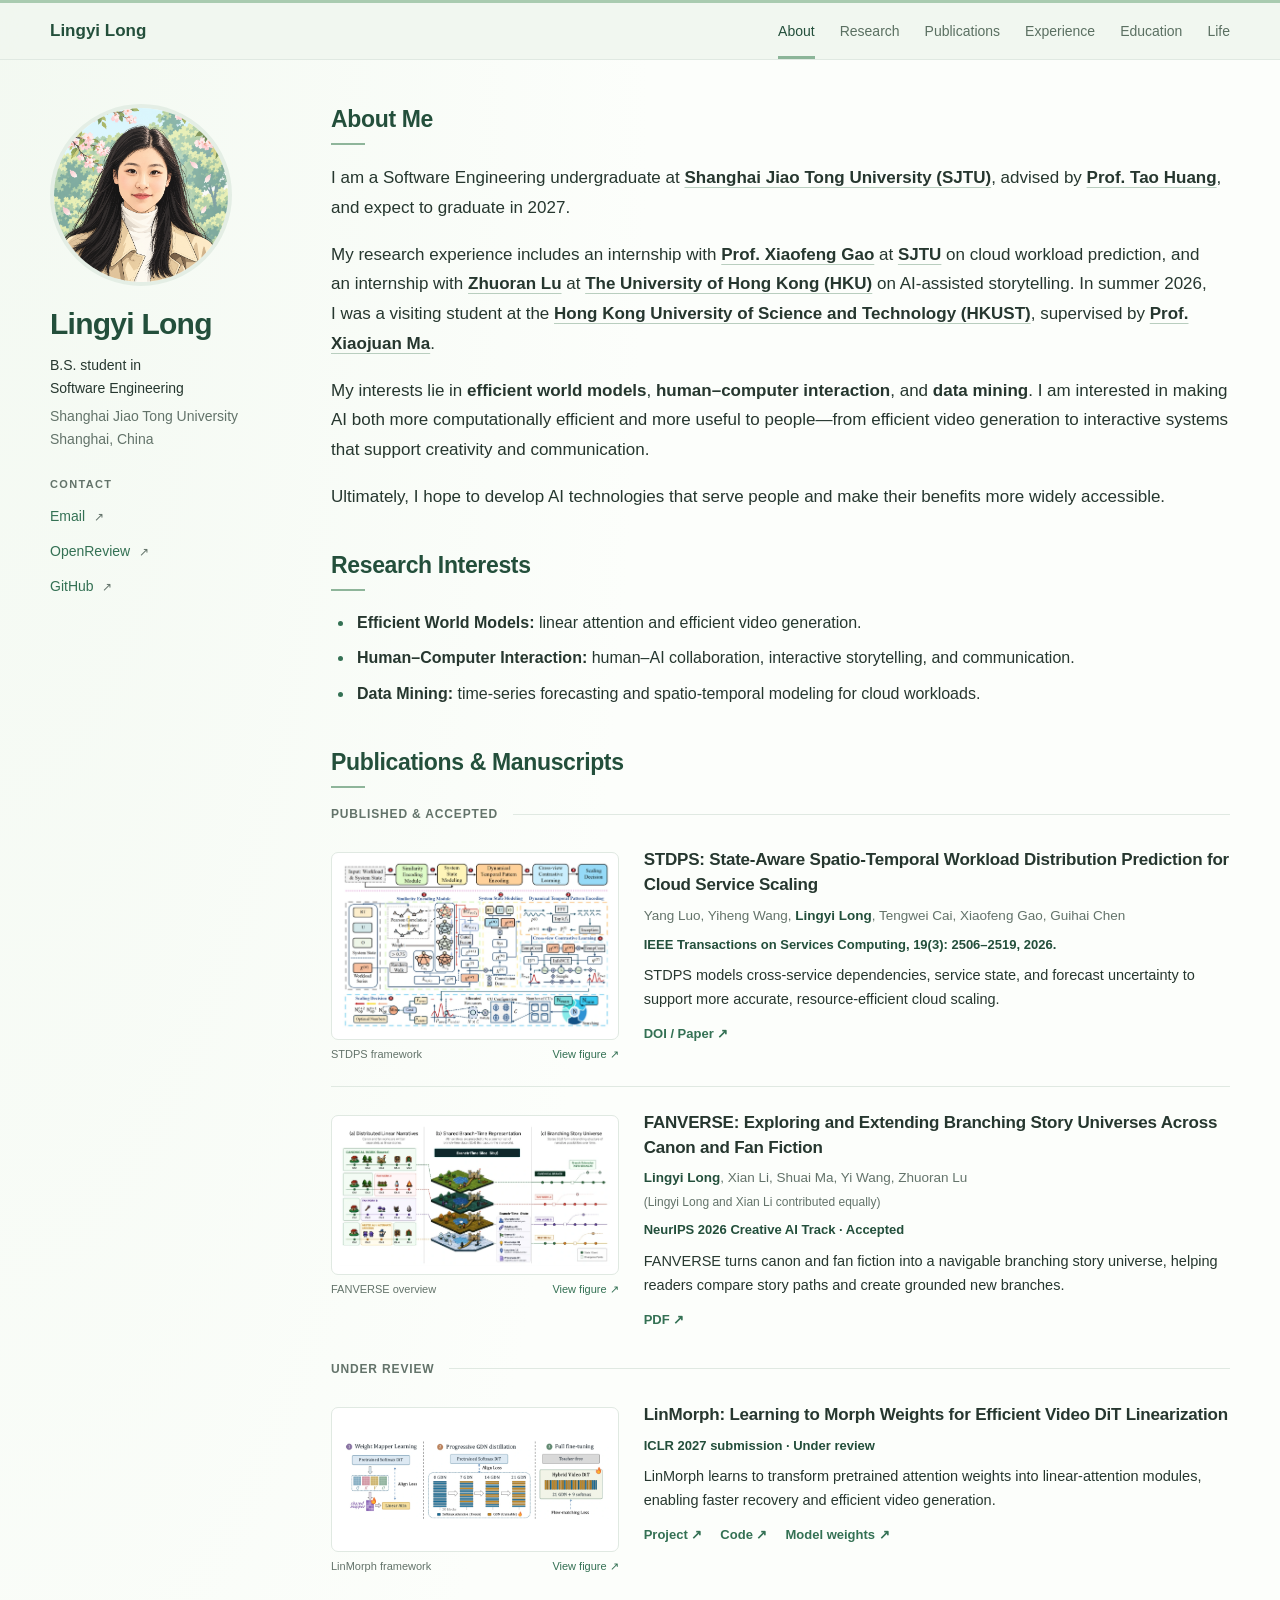
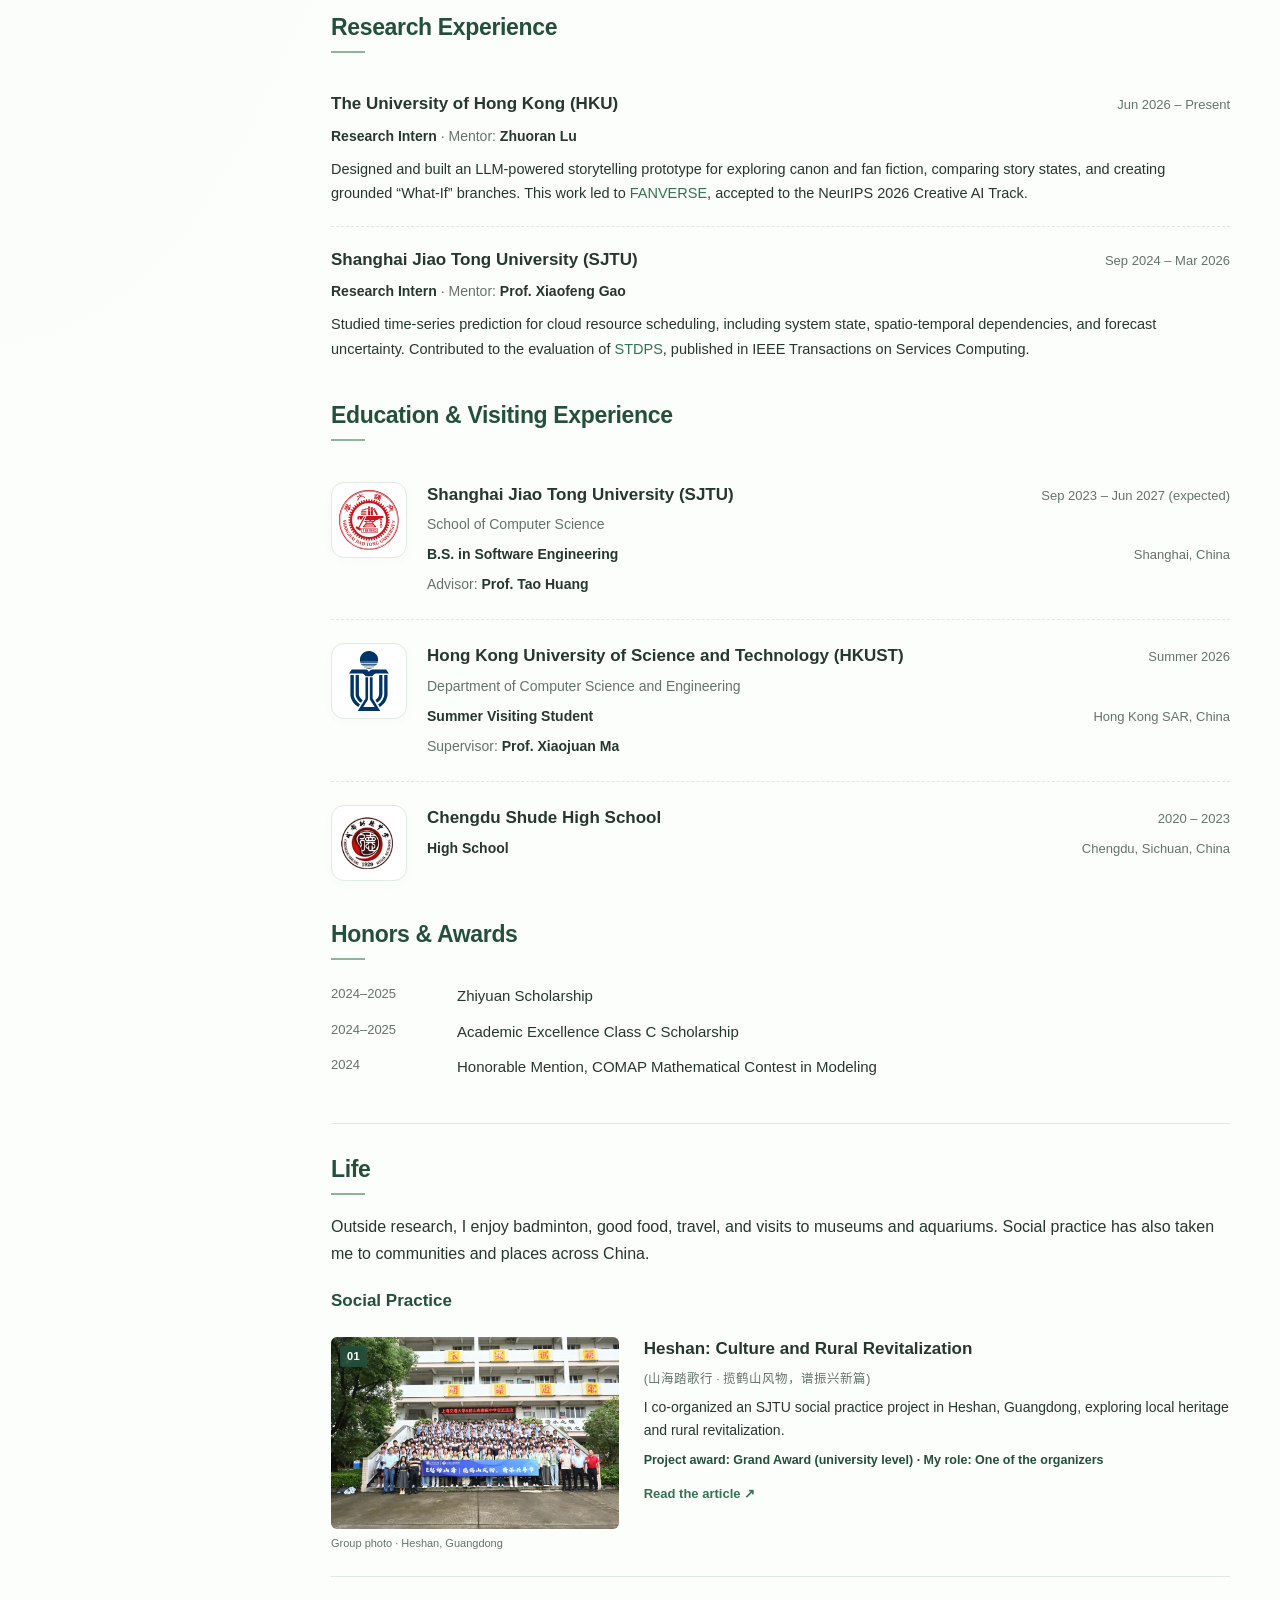
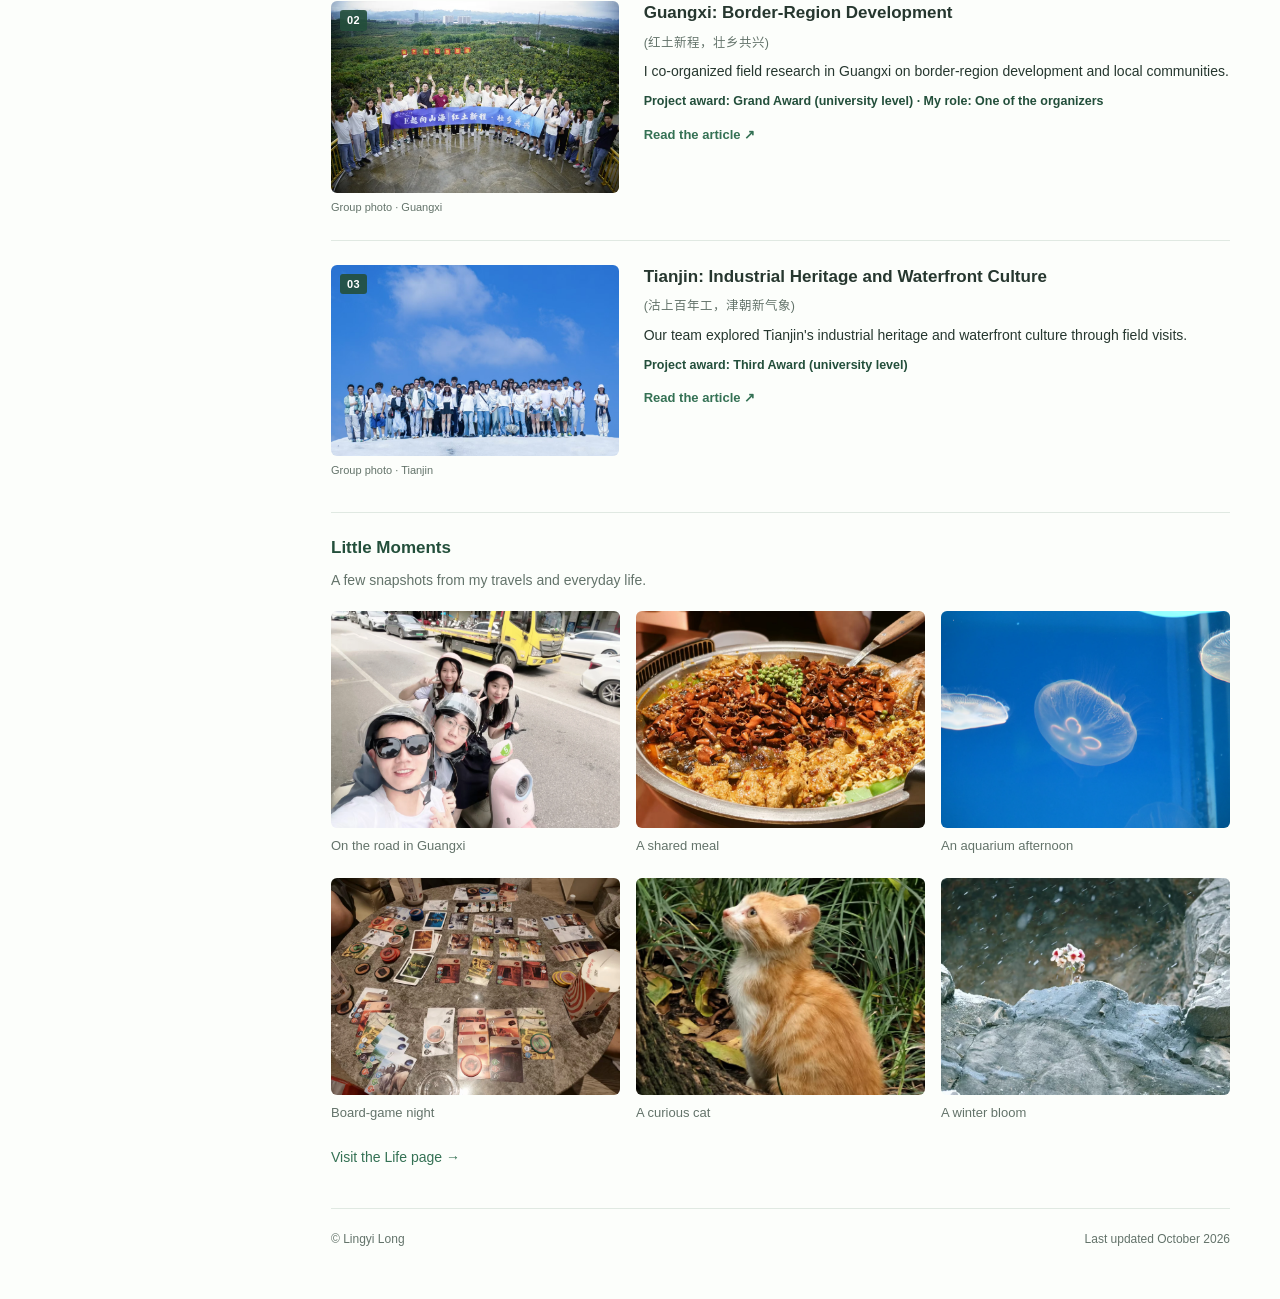
==== commit 7bfc7f2e: "Expand biography and education with linked mentors and school emblems" ====
--- a/index.html
+++ b/index.html
@@ -16,7 +16,7 @@
   </script>
   <link rel="icon" href="assets/favicon.svg" type="image/svg+xml">
   <link rel="stylesheet" href="assets/cjk-font.css">
-  <link rel="stylesheet" href="assets/academic.css">
+  <link rel="stylesheet" href="assets/academic.css?v=20261012-education">
   <script src="assets/academic.js" defer></script>
   <script src="assets/life-data.js" defer></script>
   <script src="assets/life.js" defer></script>
@@ -30,7 +30,8 @@
         <a href="#about" aria-current="page">About</a>
         <a href="#research">Research</a>
         <a href="#publications">Publications</a>
-        <a href="#career-education">Experience</a>
+        <a href="#experience">Experience</a>
+        <a href="#career-education">Education</a>
         <a href="#life">Life</a>
       </nav>
     </div>
@@ -53,13 +54,19 @@
     <main class="academic-content">
       <section class="content-section about-section" id="about">
         <h2>About Me</h2>
-        <p>I am a Software Engineering undergraduate at <strong>Shanghai Jiao Tong University (SJTU)</strong>, where I am advised by Prof. Tao Huang and expect to graduate in 2027. In summer 2026, I was a visiting student at the Hong Kong University of Science and Technology (HKUST), supervised by Prof. Xiaojuan Ma.</p>
-        <p>My research interests span efficient world models, human–computer interaction, and data mining. I hope to advance AI technologies that serve people and make the benefits of the AI era more widely accessible.</p>
+        <p>I am a Software Engineering undergraduate at <a href="https://www.sjtu.edu.cn/" target="_blank" rel="noopener noreferrer"><strong>Shanghai Jiao Tong University (SJTU)</strong></a>, advised by <a href="https://taohuang.info/" target="_blank" rel="noopener noreferrer"><strong>Prof. Tao Huang</strong></a>, and expect to graduate in 2027.</p>
+        <p>My research experience includes an internship with <a href="https://www.cs.sjtu.edu.cn/~gao-xf/" target="_blank" rel="noopener noreferrer"><strong>Prof. Xiaofeng Gao</strong></a> at <a href="https://www.sjtu.edu.cn/" target="_blank" rel="noopener noreferrer"><strong>SJTU</strong></a> on cloud workload prediction, and an internship with <a href="https://zhuoranlu.github.io/" target="_blank" rel="noopener noreferrer"><strong>Zhuoran Lu</strong></a> at <a href="https://www.hku.hk/" target="_blank" rel="noopener noreferrer"><strong>The University of Hong Kong (HKU)</strong></a> on AI-assisted storytelling. In summer 2026, I was a visiting student at the <a href="https://hkust.edu.hk/" target="_blank" rel="noopener noreferrer"><strong>Hong Kong University of Science and Technology (HKUST)</strong></a>, supervised by <a href="https://cse.hkust.edu.hk/~mxj/" target="_blank" rel="noopener noreferrer"><strong>Prof. Xiaojuan Ma</strong></a>.</p>
+        <p>My interests lie in <strong>efficient world models</strong>, <strong>human–computer interaction</strong>, and <strong>data mining</strong>. I am interested in making AI both more computationally efficient and more useful to people—from efficient video generation to interactive systems that support creativity and communication.</p>
+        <p>Ultimately, I hope to develop AI technologies that serve people and make their benefits more widely accessible.</p>
       </section>
 
       <section class="content-section" id="research">
         <h2>Research Interests</h2>
-        <ul class="research-fields"><li>Efficient World Models</li><li>Human–Computer Interaction</li><li>Data Mining</li></ul>
+        <ul class="research-fields">
+          <li><strong>Efficient World Models:</strong> linear attention and efficient video generation.</li>
+          <li><strong>Human–Computer Interaction:</strong> human–AI collaboration, interactive storytelling, and communication.</li>
+          <li><strong>Data Mining:</strong> time-series forecasting and spatio-temporal modeling for cloud workloads.</li>
+        </ul>
       </section>
 
       <section class="content-section" id="publications">
@@ -123,18 +130,47 @@
         </div>
       </section>
 
-      <section class="content-section career-section" id="career-education">
-        <h2>Career &amp; Education History</h2>
-        <div class="career-row">
-          <h3>Undergraduate</h3>
-          <p class="career-institution">School of Computer Science, Shanghai Jiao Tong University (<a href="https://www.sjtu.edu.cn/" target="_blank" rel="noopener noreferrer">sjtu.edu.cn</a>)</p>
-          <span class="career-years">2023 – 2027</span>
-        </div>
-        <div class="career-row">
-          <h3>Visiting student</h3>
-          <p class="career-institution">Department of Computer Science and Engineering, The Hong Kong University of Science and Technology (<a href="https://hkust.edu.hk/" target="_blank" rel="noopener noreferrer">hkust.edu.hk</a>)</p>
-          <span class="career-years">Summer 2026</span>
-        </div>
+      <section class="content-section experience-section" id="experience">
+        <h2>Research Experience</h2>
+        <article class="experience-row">
+          <div class="entry-heading"><h3><a href="https://www.hku.hk/" target="_blank" rel="noopener noreferrer"><strong>The University of Hong Kong (HKU)</strong></a></h3><span class="entry-date">Jun 2026 – Present</span></div>
+          <p class="entry-role"><strong>Research Intern</strong> · Mentor: <a href="https://zhuoranlu.github.io/" target="_blank" rel="noopener noreferrer"><strong>Zhuoran Lu</strong></a></p>
+          <p>Designed and built an LLM-powered storytelling prototype for exploring canon and fan fiction, comparing story states, and creating grounded “What-If” branches. This work led to <a href="#publications">FANVERSE</a>, accepted to the NeurIPS 2026 Creative AI Track.</p>
+        </article>
+        <article class="experience-row">
+          <div class="entry-heading"><h3><a href="https://www.sjtu.edu.cn/" target="_blank" rel="noopener noreferrer"><strong>Shanghai Jiao Tong University (SJTU)</strong></a></h3><span class="entry-date">Sep 2024 – Mar 2026</span></div>
+          <p class="entry-role"><strong>Research Intern</strong> · Mentor: <a href="https://www.cs.sjtu.edu.cn/~gao-xf/" target="_blank" rel="noopener noreferrer"><strong>Prof. Xiaofeng Gao</strong></a></p>
+          <p>Studied time-series prediction for cloud resource scheduling, including system state, spatio-temporal dependencies, and forecast uncertainty. Contributed to the evaluation of <a href="#publications">STDPS</a>, published in IEEE Transactions on Services Computing.</p>
+        </article>
+      </section>
+
+      <section class="content-section education-section" id="career-education">
+        <h2>Education &amp; Visiting Experience</h2>
+        <article class="education-row">
+          <a class="institution-logo" href="https://www.sjtu.edu.cn/" target="_blank" rel="noopener noreferrer" aria-label="Shanghai Jiao Tong University website"><img src="assets/institutions/sjtu.svg" width="72" height="72" alt="Shanghai Jiao Tong University emblem"></a>
+          <div class="education-copy">
+            <div class="entry-heading"><h3><a href="https://www.sjtu.edu.cn/" target="_blank" rel="noopener noreferrer"><strong>Shanghai Jiao Tong University (SJTU)</strong></a></h3><span class="entry-date">Sep 2023 – Jun 2027 (expected)</span></div>
+            <p class="institution-detail">School of Computer Science</p>
+            <div class="entry-bottom"><p><strong>B.S. in Software Engineering</strong></p><span>Shanghai, China</span></div>
+            <p class="education-mentor">Advisor: <a href="https://taohuang.info/" target="_blank" rel="noopener noreferrer"><strong>Prof. Tao Huang</strong></a></p>
+          </div>
+        </article>
+        <article class="education-row">
+          <a class="institution-logo" href="https://hkust.edu.hk/" target="_blank" rel="noopener noreferrer" aria-label="HKUST website"><span class="logo-crop logo-crop--hkust"><img src="assets/institutions/hkust.svg" width="187" height="60" alt="HKUST emblem"></span></a>
+          <div class="education-copy">
+            <div class="entry-heading"><h3><a href="https://hkust.edu.hk/" target="_blank" rel="noopener noreferrer"><strong>Hong Kong University of Science and Technology (HKUST)</strong></a></h3><span class="entry-date">Summer 2026</span></div>
+            <p class="institution-detail">Department of Computer Science and Engineering</p>
+            <div class="entry-bottom"><p><strong>Summer Visiting Student</strong></p><span>Hong Kong SAR, China</span></div>
+            <p class="education-mentor">Supervisor: <a href="https://cse.hkust.edu.hk/~mxj/" target="_blank" rel="noopener noreferrer"><strong>Prof. Xiaojuan Ma</strong></a></p>
+          </div>
+        </article>
+        <article class="education-row">
+          <a class="institution-logo" href="https://shude.cd168.cn/" target="_blank" rel="noopener noreferrer" aria-label="Chengdu Shude High School website"><span class="logo-crop logo-crop--shude"><img src="assets/institutions/shude.png" width="430" height="95" alt="Chengdu Shude High School emblem"></span></a>
+          <div class="education-copy">
+            <div class="entry-heading"><h3><a href="https://shude.cd168.cn/" target="_blank" rel="noopener noreferrer"><strong>Chengdu Shude High School</strong></a></h3><span class="entry-date">2020 – 2023</span></div>
+            <div class="entry-bottom"><p><strong>High School</strong></p><span>Chengdu, Sichuan, China</span></div>
+          </div>
+        </article>
       </section>
 
       <section class="content-section honors-section" id="honors">
--- a/assets/academic.css
+++ b/assets/academic.css
@@ -48,9 +48,14 @@
 .content-section h3 { font-size: 17px; font-weight: 650; }
 .about-section p { line-height: 1.75; }
 .about-section p:last-child { margin-bottom: 0; }
-.research-fields { display: flex; flex-wrap: wrap; column-gap: 29px; row-gap: 5px; list-style: none; padding: 0; margin: 0; font-size: 15px; }
-.research-fields li { display: flex; align-items: baseline; gap: 9px; }
-.research-fields li::before { content: ""; flex: 0 0 5px; height: 5px; border-radius: 50%; background: #71a383; align-self: center; }
+.research-fields { display: block; padding-left: 23px; margin: 0; font-size: 16px; line-height: 1.8; list-style: disc; }
+.research-fields li { display: list-item; padding-left: 3px; margin: 7px 0; }
+.research-fields li::marker { color: var(--green); }
+.about-section strong, .research-fields strong { font-weight: 700; color: var(--ink); }
+.about-section a { text-decoration: underline; text-decoration-color: #b9cebf; text-decoration-thickness: 1px; }
+.about-section a:hover { text-decoration-color: var(--green); }
+.about-section p { margin-bottom: 17px; }
+
 
 /* The same title / authors / venue / summary hierarchy for every paper. */
 .publication-group + .publication-group { margin-top: 28px; }
@@ -78,12 +83,33 @@
 .publication-links a { padding: 2px 0; }
 .publication-pending { color: var(--muted); font-size: 14px; }
 
-.career-row { display: grid; grid-template-columns: minmax(0, 1fr) auto; column-gap: 24px; row-gap: 3px; padding: 15px 0; border-bottom: 1px solid var(--line); }
-.career-row:last-child { padding-bottom: 0; border-bottom: 0; }
-.career-row h3 { margin: 0; font-size: 15px; color: var(--green-dark); }
-.career-institution { grid-column: 1; margin: 0; font-size: 15px; line-height: 1.65; }
-.career-institution a { white-space: nowrap; }
-.career-years { grid-column: 2; grid-row: 1 / span 2; color: var(--muted); font-size: 13px; font-variant-numeric: tabular-nums; white-space: nowrap; }
+.entry-heading { display: flex; align-items: baseline; justify-content: space-between; gap: 8px 22px; flex-wrap: wrap; }
+.entry-heading h3 { flex: 1 1 300px; margin: 0; font-size: 17px; line-height: 1.5; }
+.entry-heading h3 a { color: var(--ink); }
+.entry-heading strong { font-weight: 700; }
+.entry-date { color: var(--muted); font-size: 13px; font-variant-numeric: tabular-nums; }
+.experience-row { padding: 20px 0; border-bottom: 1px dashed var(--line); }
+.experience-row:last-child { border: 0; padding-bottom: 0; }
+.experience-row p { margin: 8px 0 0; font-size: 14.5px; }
+.experience-row .entry-role { font-size: 14px; color: var(--muted); }
+.entry-role strong { color: var(--ink); }
+.education-row { display: grid; grid-template-columns: 76px minmax(0, 1fr); gap: 20px; padding: 23px 0; border-bottom: 1px dashed var(--line); align-items: start; }
+.education-row:last-child { border: 0; padding-bottom: 0; }
+.institution-logo { width: 76px; height: 76px; padding: 7px; display: flex; align-items: center; justify-content: center; background: #fff; border: 1px solid var(--line); border-radius: 13px; box-shadow: 0 3px 12px #234f3b06; }
+.institution-logo > img { width: 60px; height: 60px; object-fit: contain; }
+.logo-crop { display: block; overflow: hidden; flex-shrink: 0; }
+.logo-crop img { display: block; max-width: none; }
+.logo-crop--shude { width: 59px; height: 60px; }
+.logo-crop--shude img { width: auto; height: 60px; transform: translateX(-12px); }
+.logo-crop--hkust { width: 41px; height: 60px; }
+.logo-crop--hkust img { width: 187px; height: 60px; }
+.education-copy { min-width: 0; }
+.education-copy p { margin: 6px 0 0; font-size: 14px; }
+.education-copy .institution-detail { color: var(--muted); }
+.entry-bottom { display: flex; justify-content: space-between; align-items: baseline; flex-wrap: wrap; gap: 4px 16px; }
+.entry-bottom span { font-size: 13px; color: var(--muted); }
+.education-mentor { color: var(--muted); }
+.education-mentor a { color: var(--ink); }
 .honors-section ul { padding: 0; margin: 0; list-style: none; }
 .honors-section li { display: grid; grid-template-columns: 110px minmax(0, 1fr); gap: 16px; padding: 5px 0; font-size: 15px; }
 .honors-section li span { color: var(--muted); font-size: 13px; font-variant-numeric: tabular-nums; }
@@ -165,7 +191,15 @@
   .profile-links a { font-size: 13px; }
   .content-section { margin-bottom: 32px; }
   .content-section h2 { font-size: 22px; margin-bottom: 15px; }
-  .research-fields { display: grid; gap: 5px; }
+  .research-fields { display: block; font-size: 15px; }
+  .education-row { grid-template-columns: 58px minmax(0, 1fr); gap: 14px; }
+  .institution-logo { width: 58px; height: 64px; padding: 4px; }
+  .institution-logo > img { width: 48px; height: 48px; }
+  .logo-crop--shude { width: 47px; height: 48px; }
+  .logo-crop--shude img { height: 48px; transform: translateX(-10px); }
+  .logo-crop--hkust { width: 33px; height: 48px; }
+  .logo-crop--hkust img { width: auto; height: 48px; }
+  .entry-heading h3 { font-size: 16px; }
   .publication-item, .practice-item { grid-template-columns: minmax(0, 1fr); gap: 15px; padding: 20px 0; }
   .publication-figure { margin-top: 0; }
   .figure-image-link { min-height: 0; padding: 12px; }
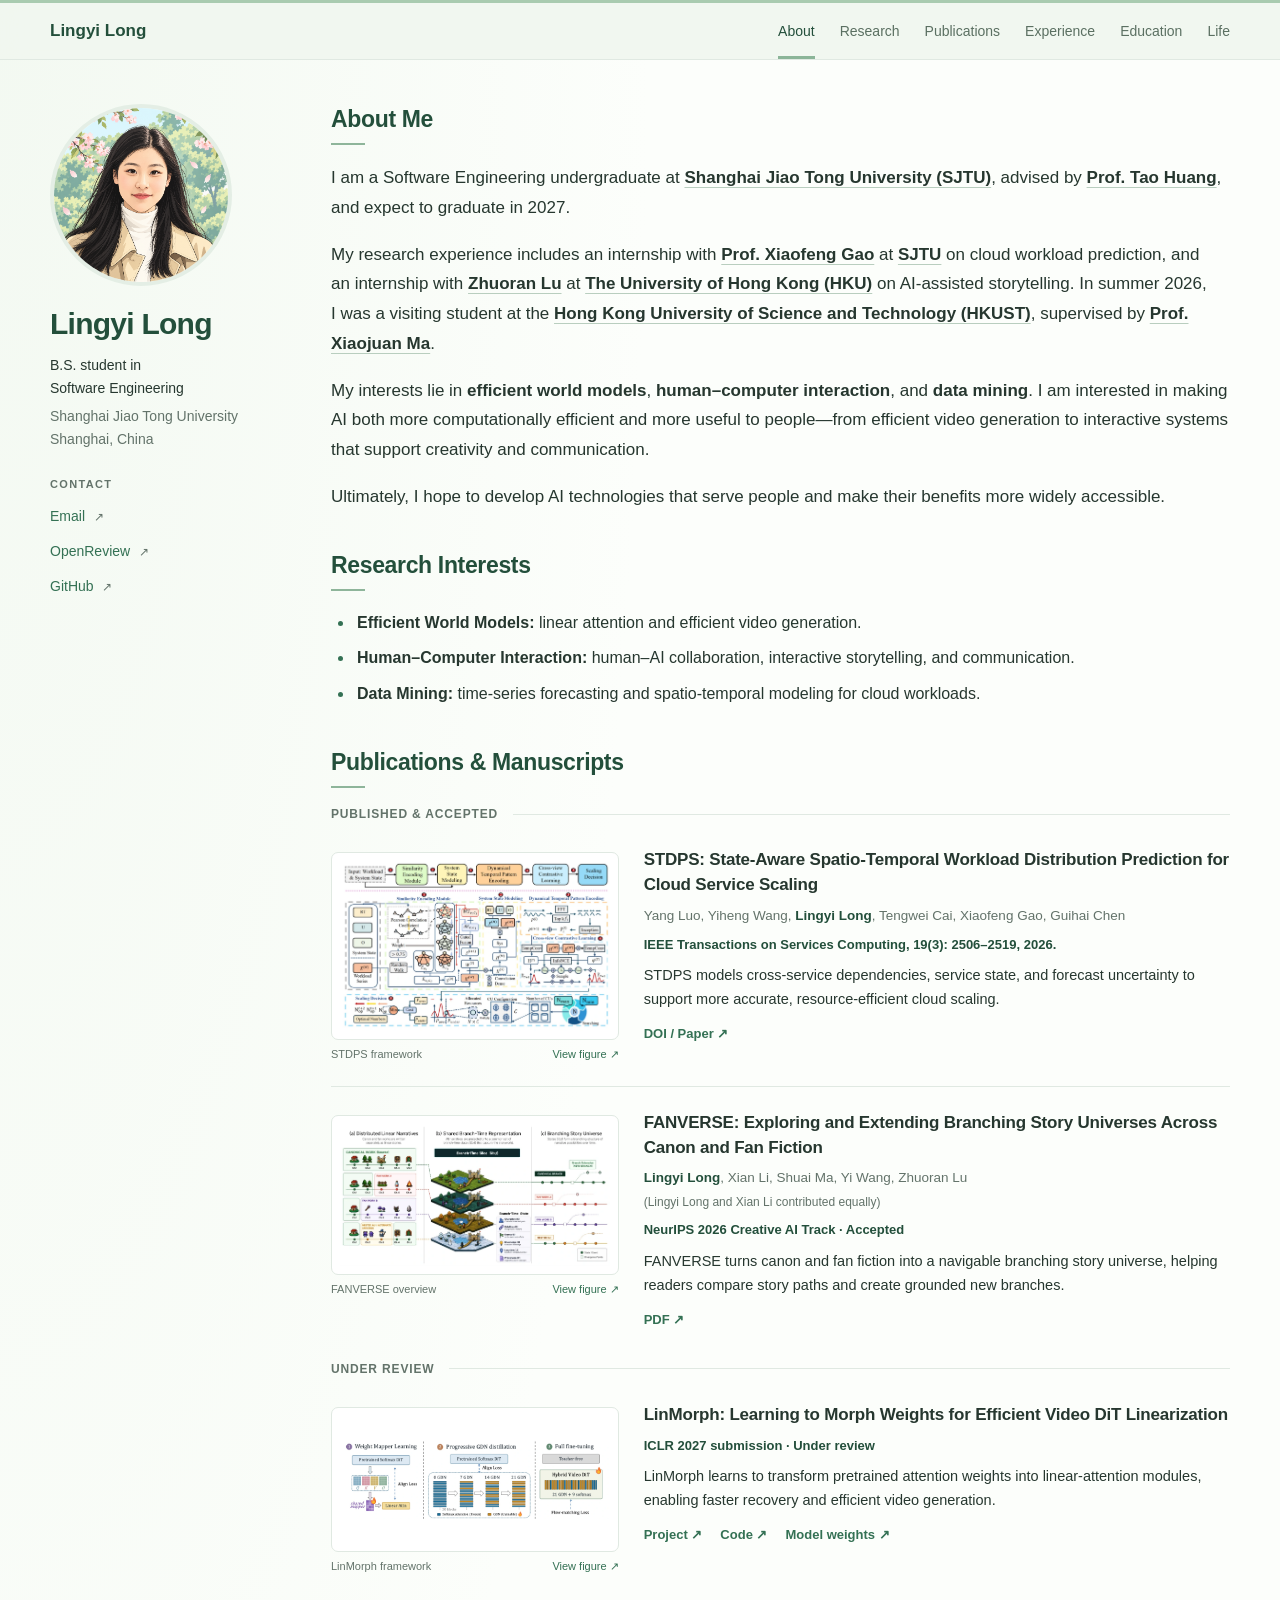
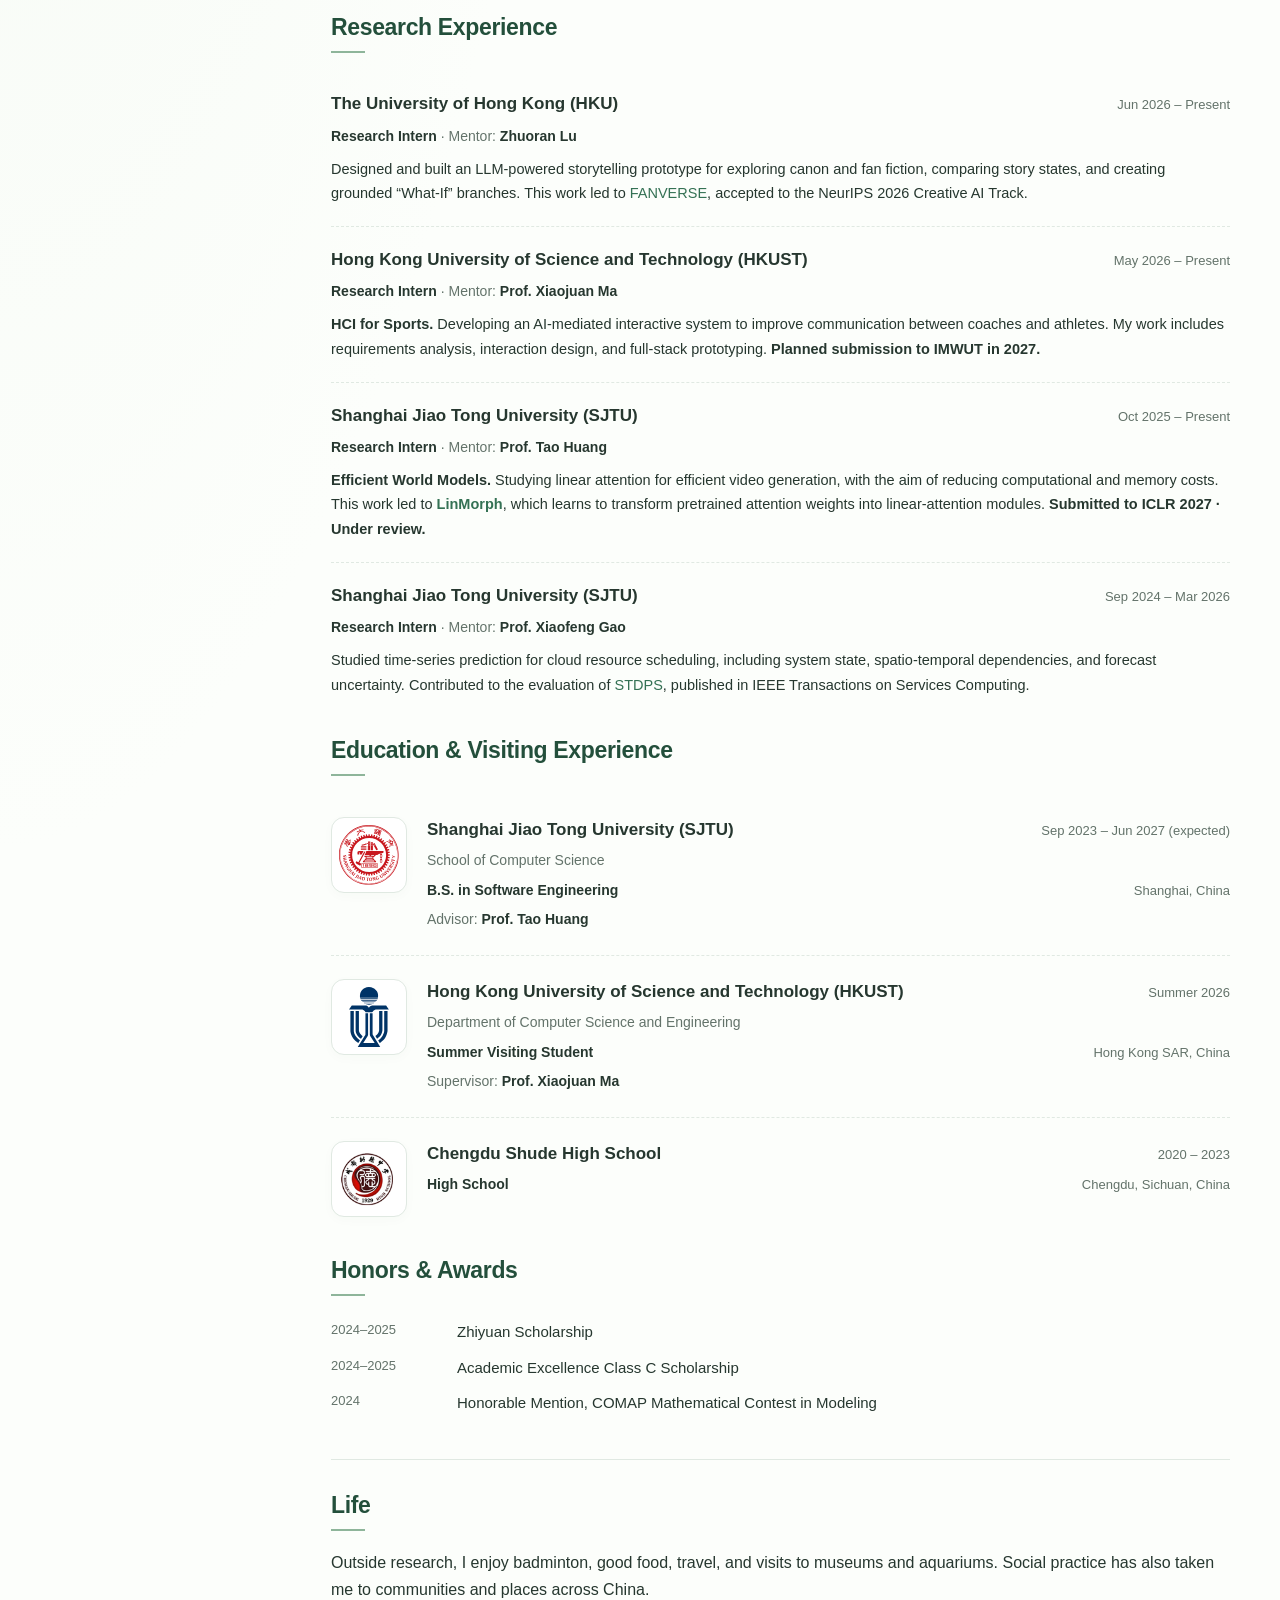
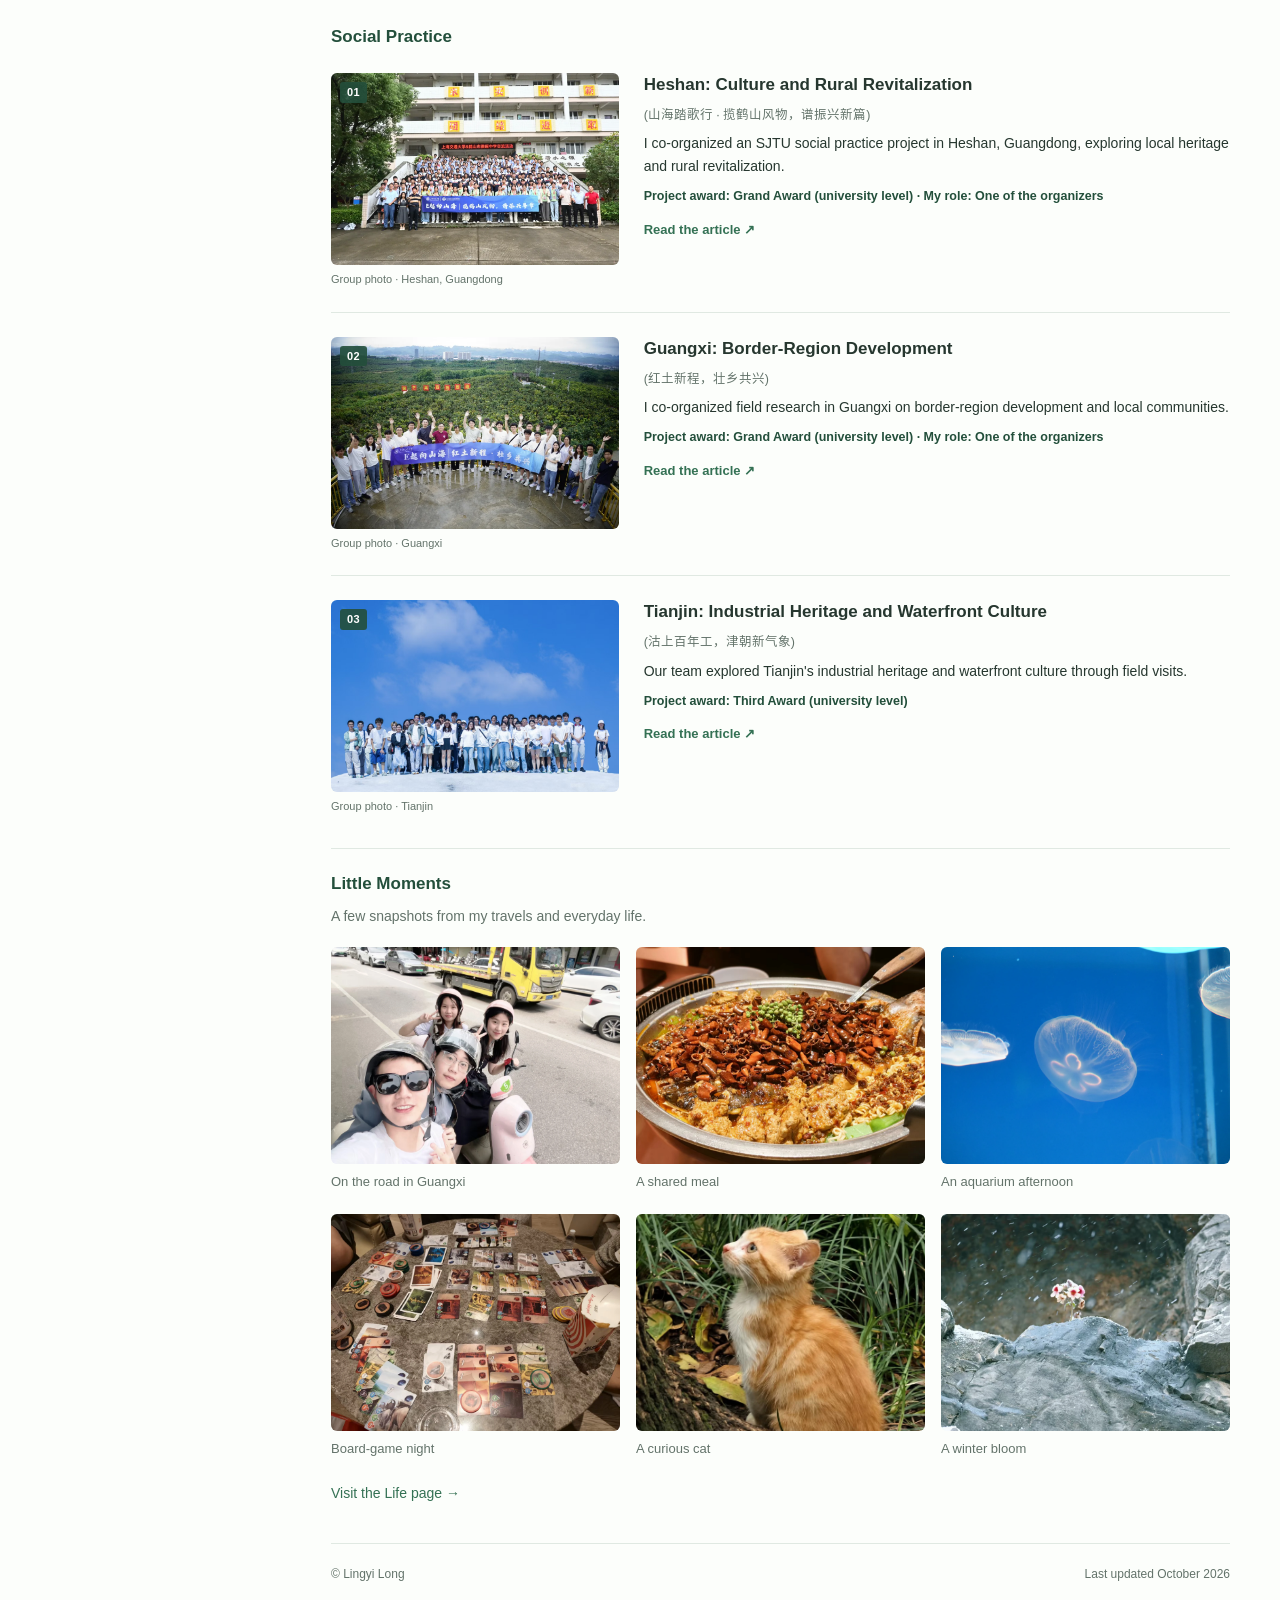
==== commit 75b01bc9: "Add world model and sports HCI research internships" ====
--- a/index.html
+++ b/index.html
@@ -138,6 +138,16 @@
           <p>Designed and built an LLM-powered storytelling prototype for exploring canon and fan fiction, comparing story states, and creating grounded “What-If” branches. This work led to <a href="#publications">FANVERSE</a>, accepted to the NeurIPS 2026 Creative AI Track.</p>
         </article>
         <article class="experience-row">
+          <div class="entry-heading"><h3><a href="https://hkust.edu.hk/" target="_blank" rel="noopener noreferrer"><strong>Hong Kong University of Science and Technology (HKUST)</strong></a></h3><span class="entry-date">May 2026 – Present</span></div>
+          <p class="entry-role"><strong>Research Intern</strong> · Mentor: <a href="https://cse.hkust.edu.hk/~mxj/" target="_blank" rel="noopener noreferrer"><strong>Prof. Xiaojuan Ma</strong></a></p>
+          <p><strong>HCI for Sports.</strong> Developing an AI-mediated interactive system to improve communication between coaches and athletes. My work includes requirements analysis, interaction design, and full-stack prototyping. <strong>Planned submission to IMWUT in 2027.</strong></p>
+        </article>
+        <article class="experience-row">
+          <div class="entry-heading"><h3><a href="https://www.sjtu.edu.cn/" target="_blank" rel="noopener noreferrer"><strong>Shanghai Jiao Tong University (SJTU)</strong></a></h3><span class="entry-date">Oct 2025 – Present</span></div>
+          <p class="entry-role"><strong>Research Intern</strong> · Mentor: <a href="https://taohuang.info/" target="_blank" rel="noopener noreferrer"><strong>Prof. Tao Huang</strong></a></p>
+          <p><strong>Efficient World Models.</strong> Studying linear attention for efficient video generation, with the aim of reducing computational and memory costs. This work led to <a href="#linmorph"><strong>LinMorph</strong></a>, which learns to transform pretrained attention weights into linear-attention modules. <strong>Submitted to ICLR 2027 · Under review.</strong></p>
+        </article>
+        <article class="experience-row">
           <div class="entry-heading"><h3><a href="https://www.sjtu.edu.cn/" target="_blank" rel="noopener noreferrer"><strong>Shanghai Jiao Tong University (SJTU)</strong></a></h3><span class="entry-date">Sep 2024 – Mar 2026</span></div>
           <p class="entry-role"><strong>Research Intern</strong> · Mentor: <a href="https://www.cs.sjtu.edu.cn/~gao-xf/" target="_blank" rel="noopener noreferrer"><strong>Prof. Xiaofeng Gao</strong></a></p>
           <p>Studied time-series prediction for cloud resource scheduling, including system state, spatio-temporal dependencies, and forecast uncertainty. Contributed to the evaluation of <a href="#publications">STDPS</a>, published in IEEE Transactions on Services Computing.</p>
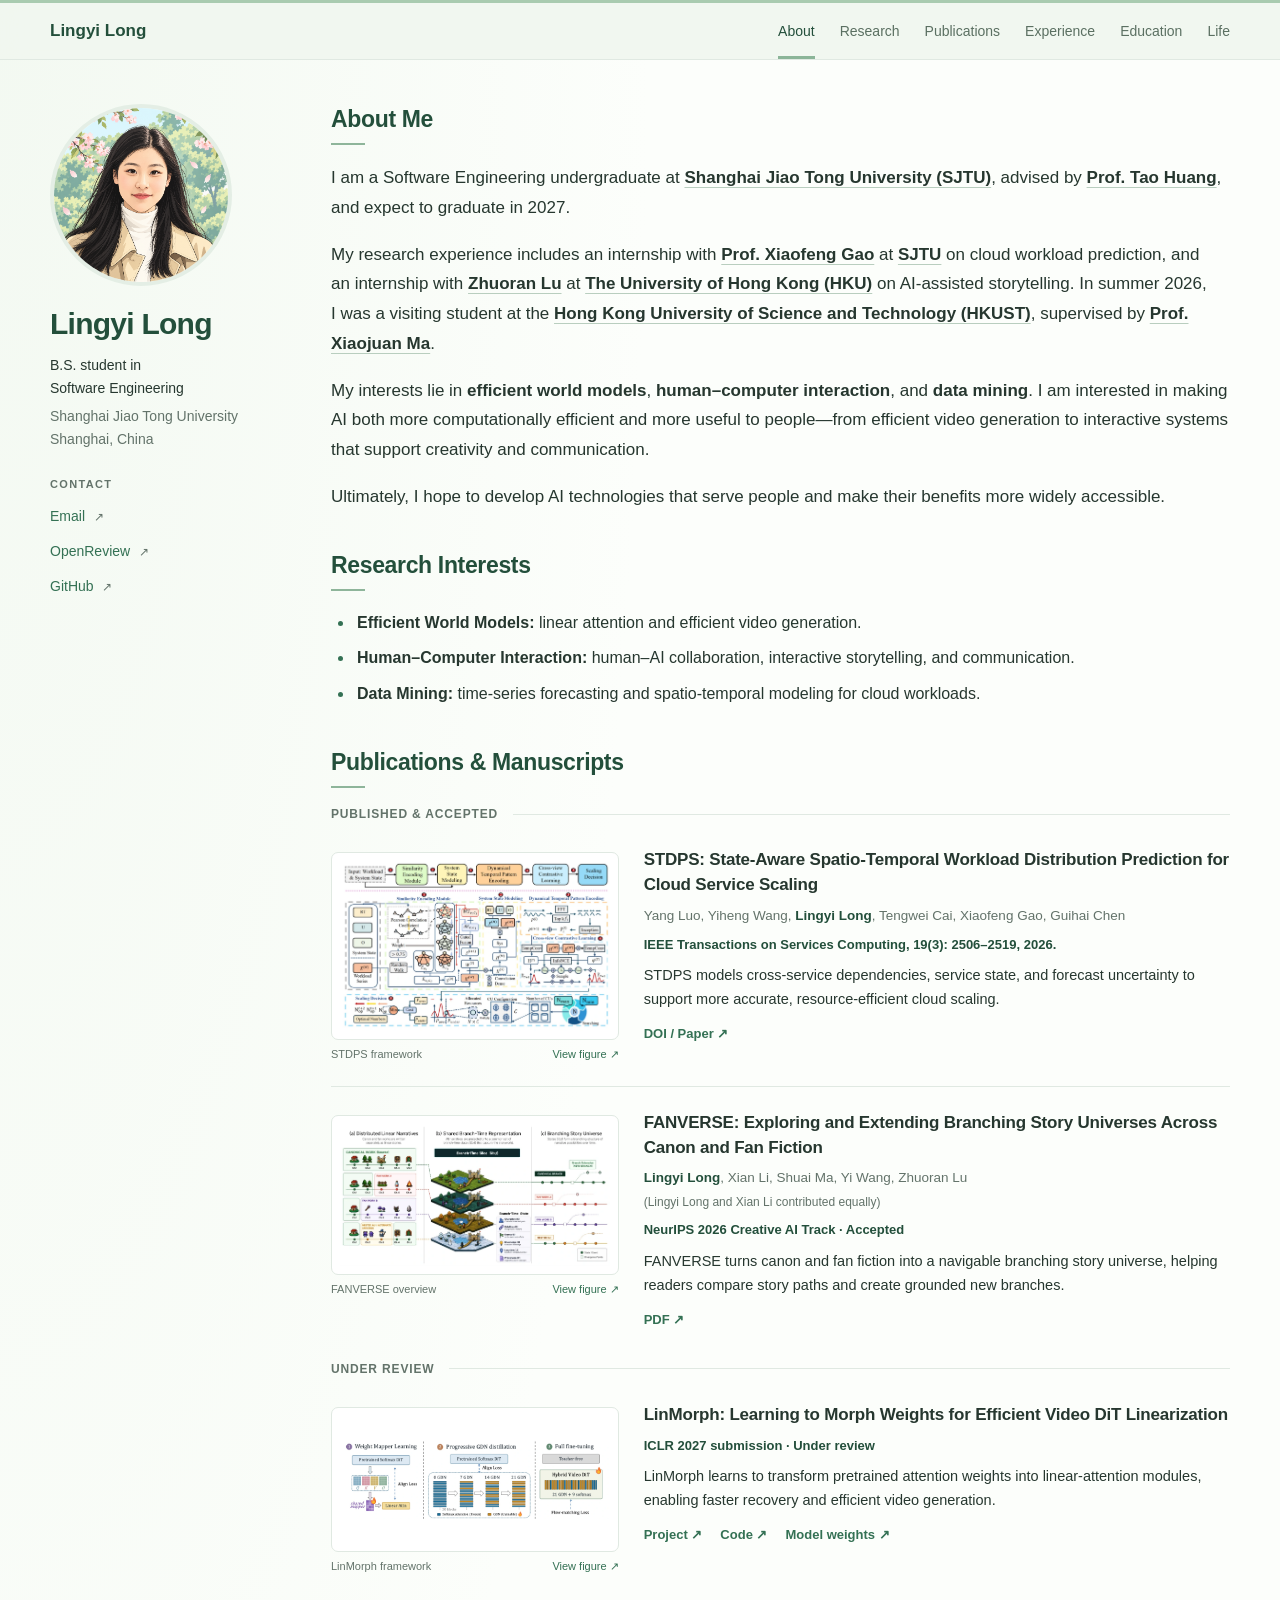
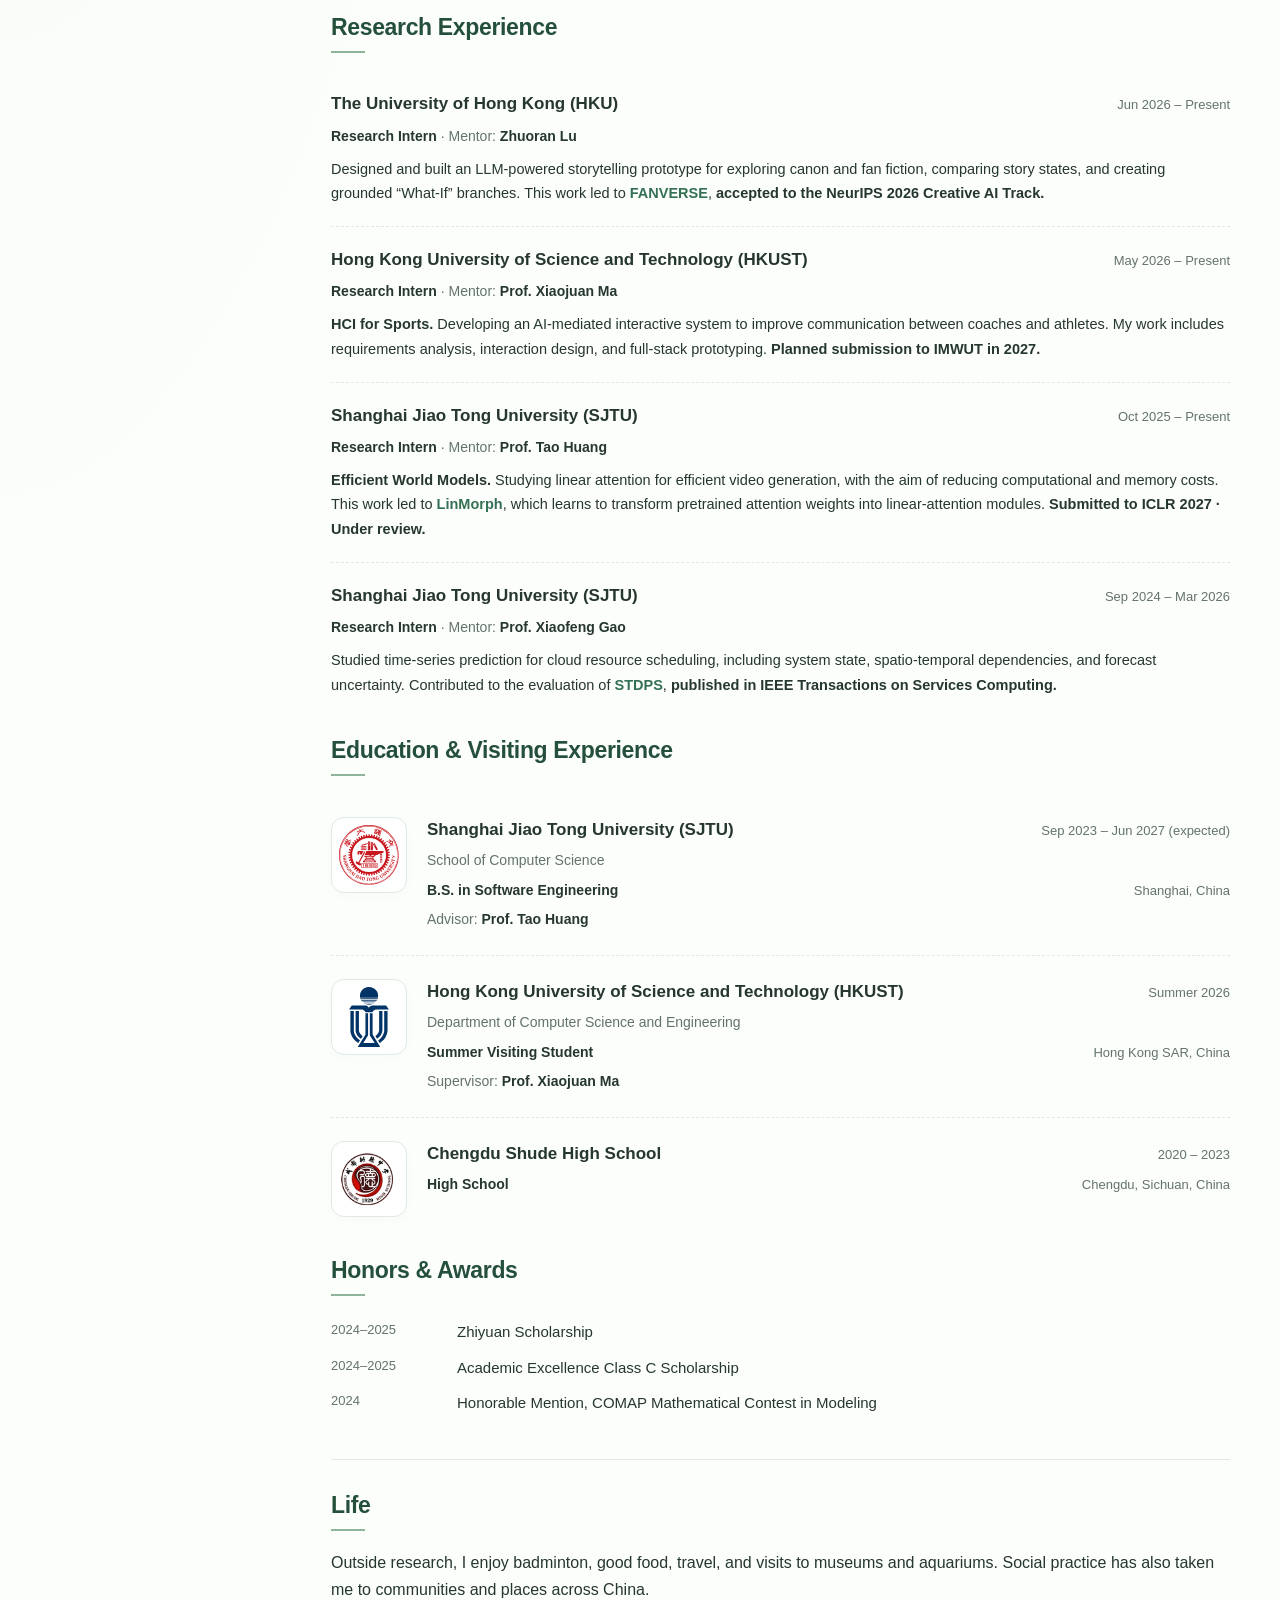
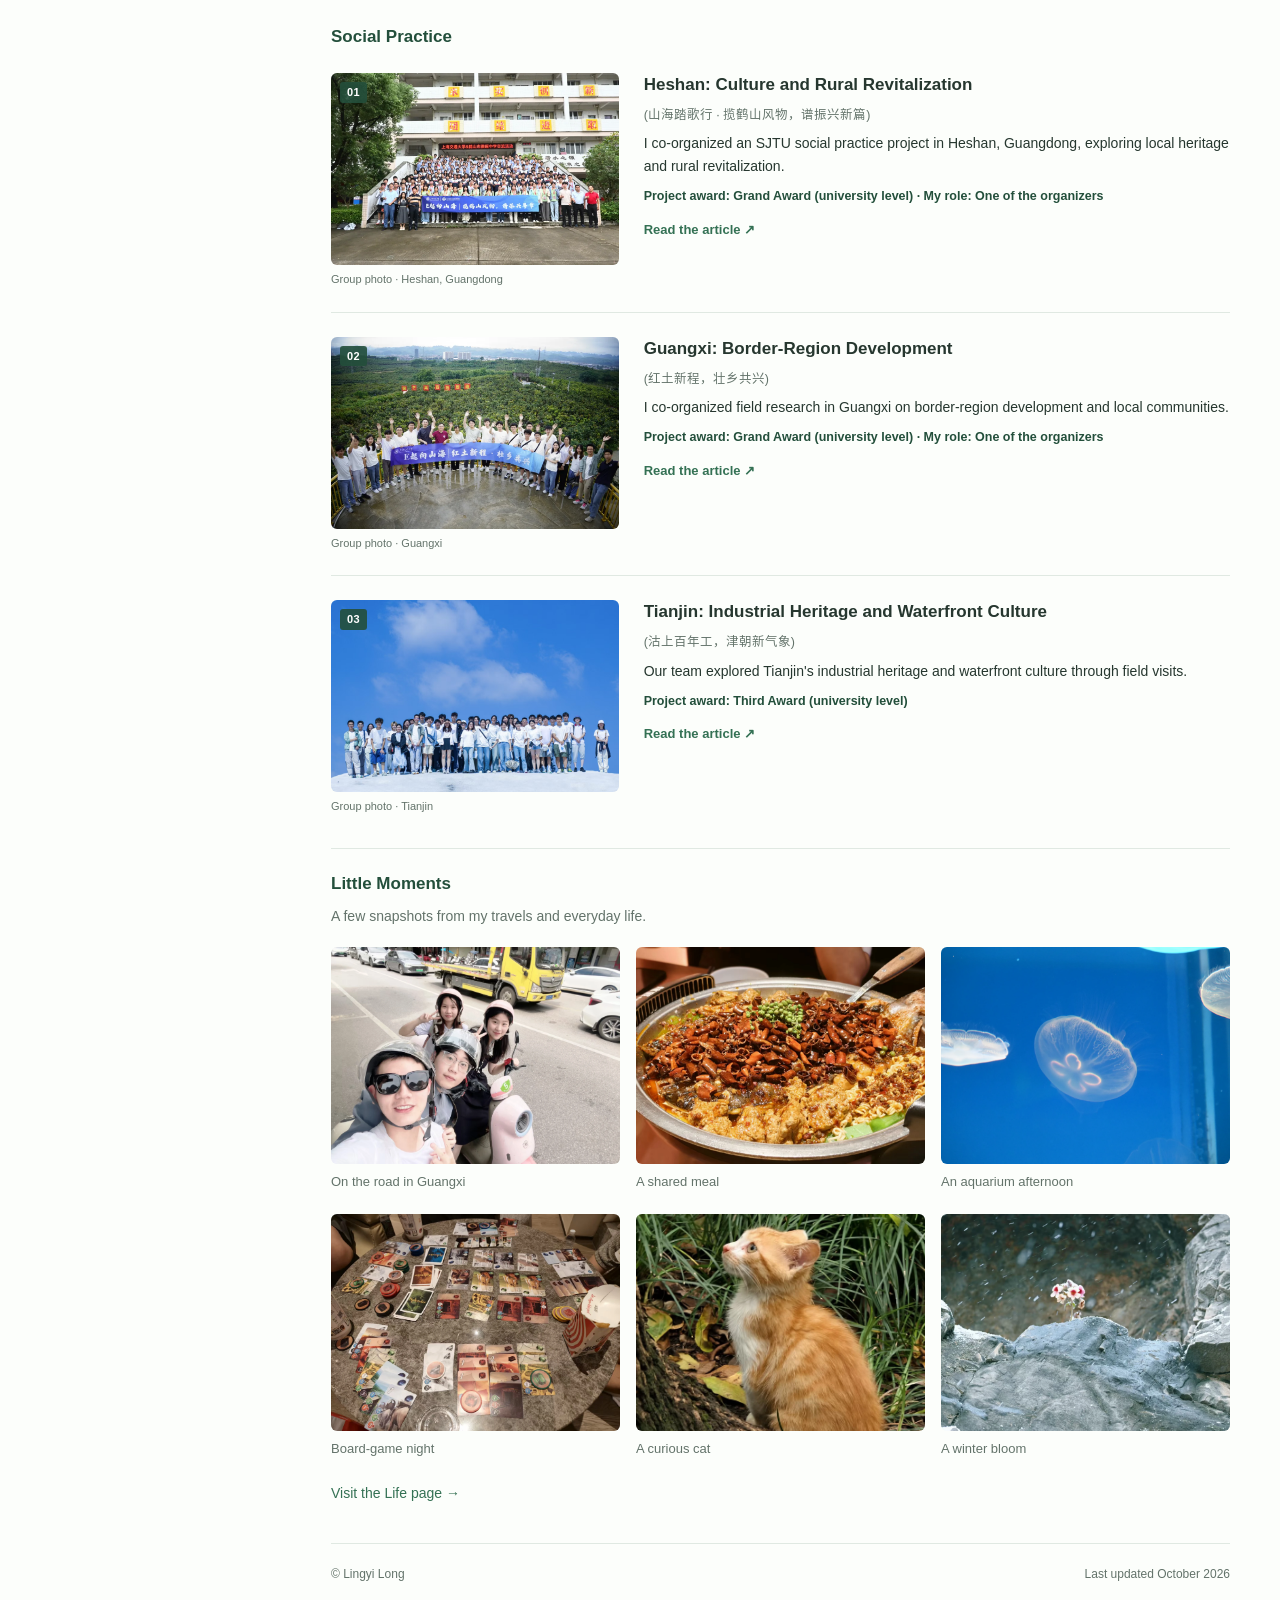
==== commit 4cf1f50c: "Bold accepted and published research outcomes consistently" ====
--- a/index.html
+++ b/index.html
@@ -135,7 +135,7 @@
         <article class="experience-row">
           <div class="entry-heading"><h3><a href="https://www.hku.hk/" target="_blank" rel="noopener noreferrer"><strong>The University of Hong Kong (HKU)</strong></a></h3><span class="entry-date">Jun 2026 – Present</span></div>
           <p class="entry-role"><strong>Research Intern</strong> · Mentor: <a href="https://zhuoranlu.github.io/" target="_blank" rel="noopener noreferrer"><strong>Zhuoran Lu</strong></a></p>
-          <p>Designed and built an LLM-powered storytelling prototype for exploring canon and fan fiction, comparing story states, and creating grounded “What-If” branches. This work led to <a href="#publications">FANVERSE</a>, accepted to the NeurIPS 2026 Creative AI Track.</p>
+          <p>Designed and built an LLM-powered storytelling prototype for exploring canon and fan fiction, comparing story states, and creating grounded “What-If” branches. This work led to <a href="#publications"><strong>FANVERSE</strong></a>, <strong>accepted to the NeurIPS 2026 Creative AI Track.</strong></p>
         </article>
         <article class="experience-row">
           <div class="entry-heading"><h3><a href="https://hkust.edu.hk/" target="_blank" rel="noopener noreferrer"><strong>Hong Kong University of Science and Technology (HKUST)</strong></a></h3><span class="entry-date">May 2026 – Present</span></div>
@@ -150,7 +150,7 @@
         <article class="experience-row">
           <div class="entry-heading"><h3><a href="https://www.sjtu.edu.cn/" target="_blank" rel="noopener noreferrer"><strong>Shanghai Jiao Tong University (SJTU)</strong></a></h3><span class="entry-date">Sep 2024 – Mar 2026</span></div>
           <p class="entry-role"><strong>Research Intern</strong> · Mentor: <a href="https://www.cs.sjtu.edu.cn/~gao-xf/" target="_blank" rel="noopener noreferrer"><strong>Prof. Xiaofeng Gao</strong></a></p>
-          <p>Studied time-series prediction for cloud resource scheduling, including system state, spatio-temporal dependencies, and forecast uncertainty. Contributed to the evaluation of <a href="#publications">STDPS</a>, published in IEEE Transactions on Services Computing.</p>
+          <p>Studied time-series prediction for cloud resource scheduling, including system state, spatio-temporal dependencies, and forecast uncertainty. Contributed to the evaluation of <a href="#publications"><strong>STDPS</strong></a>, <strong>published in IEEE Transactions on Services Computing.</strong></p>
         </article>
       </section>
 
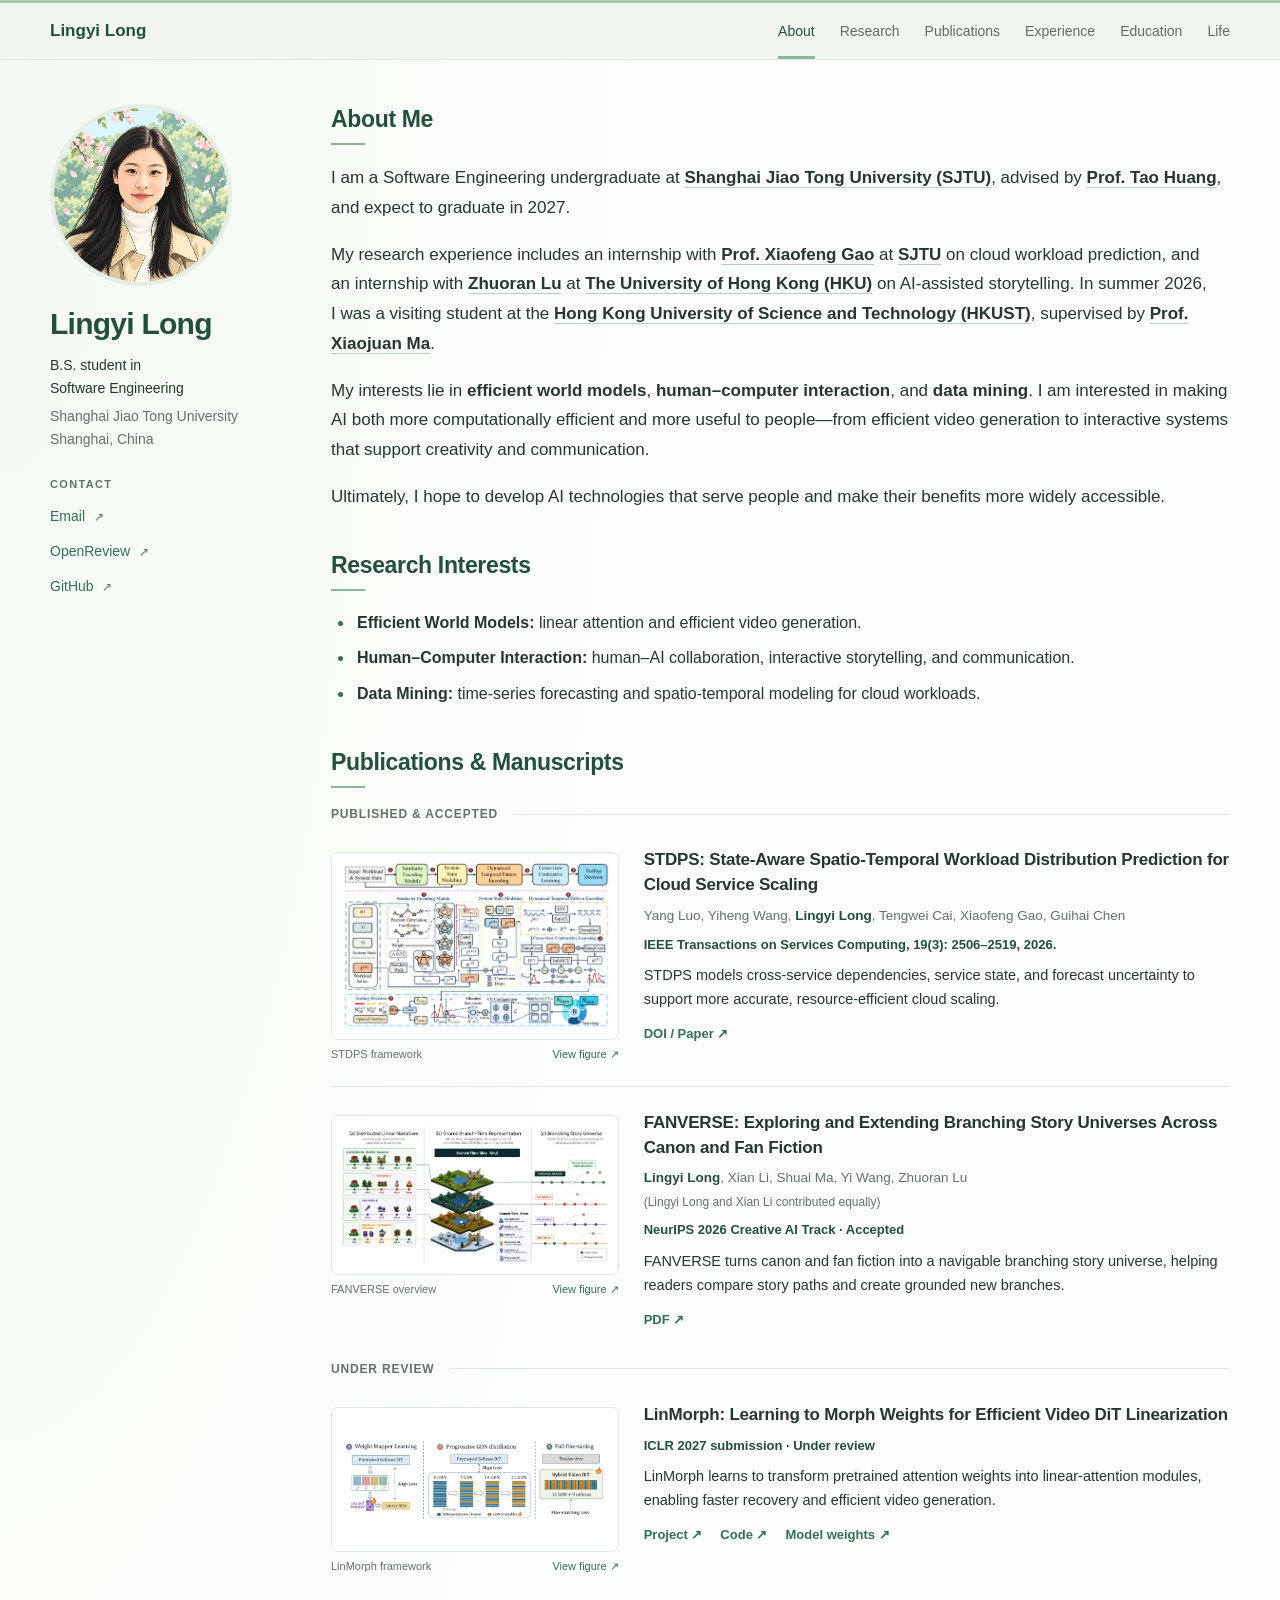
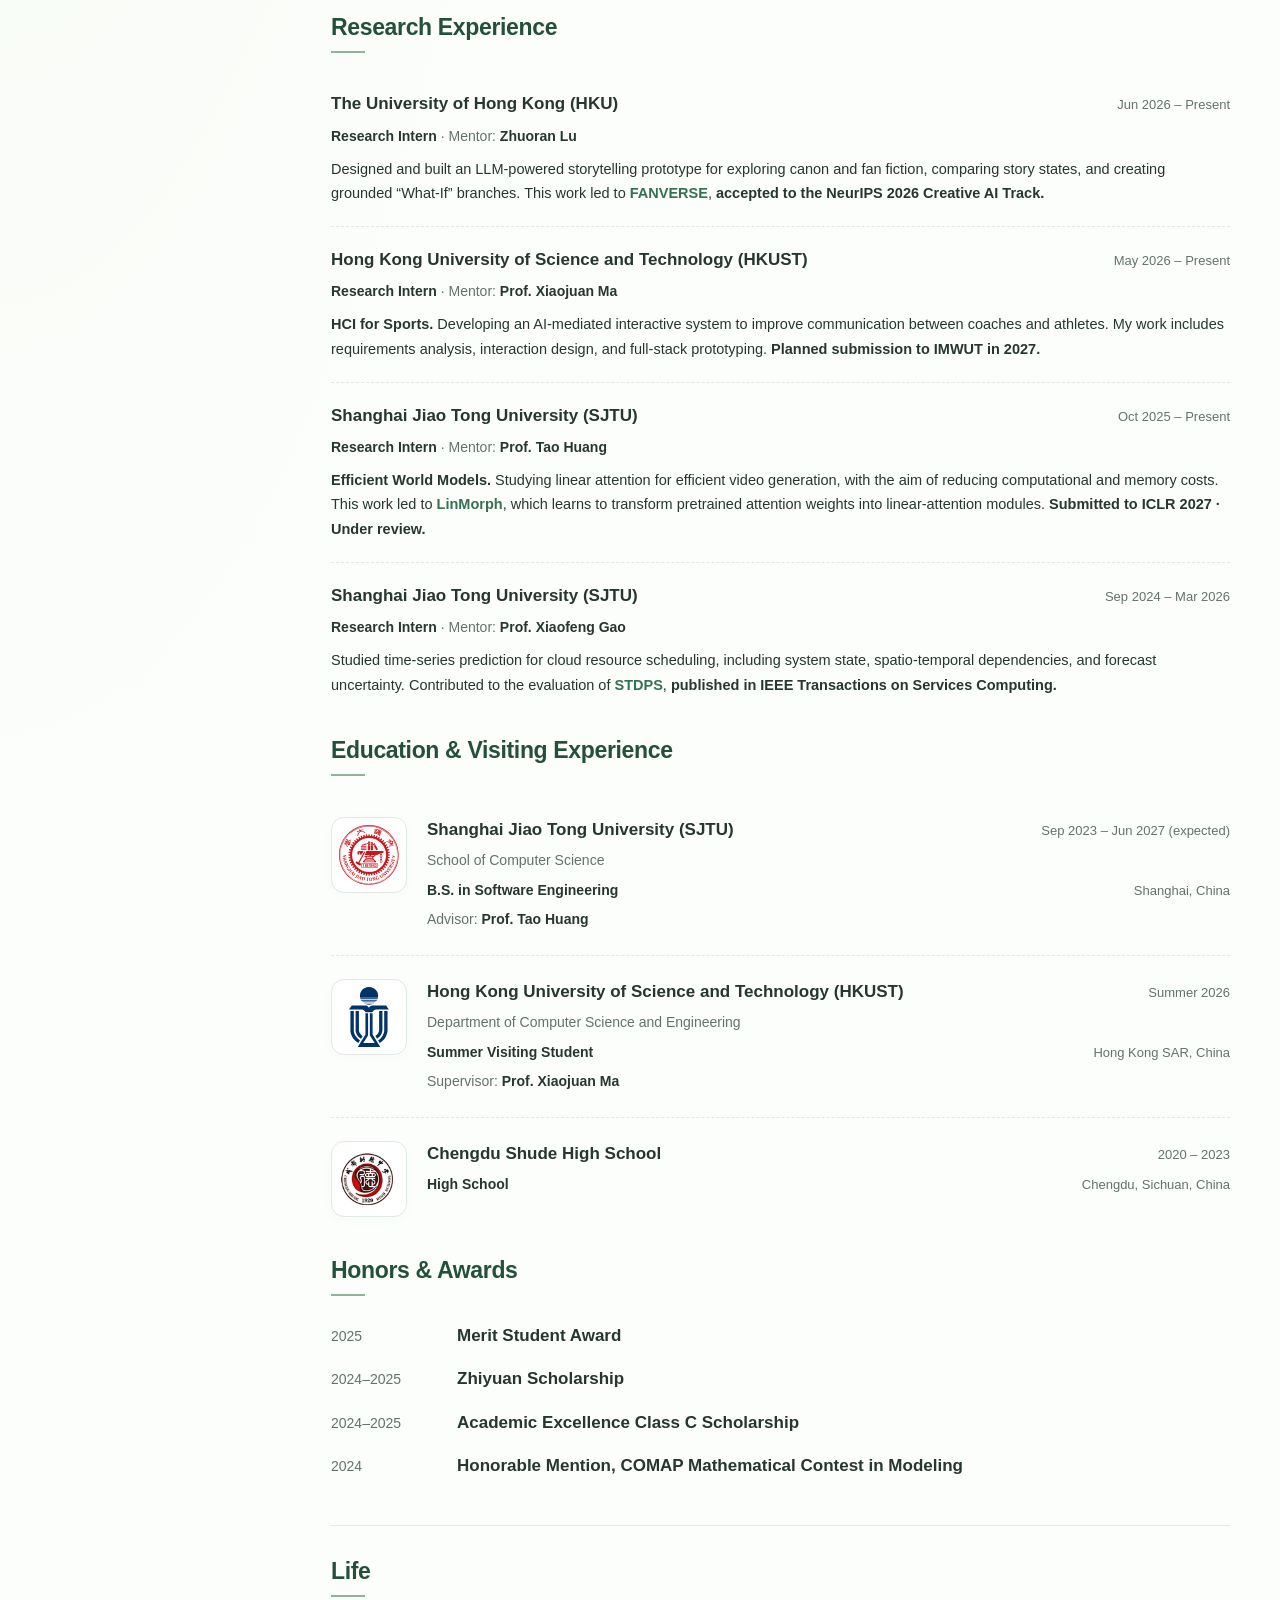
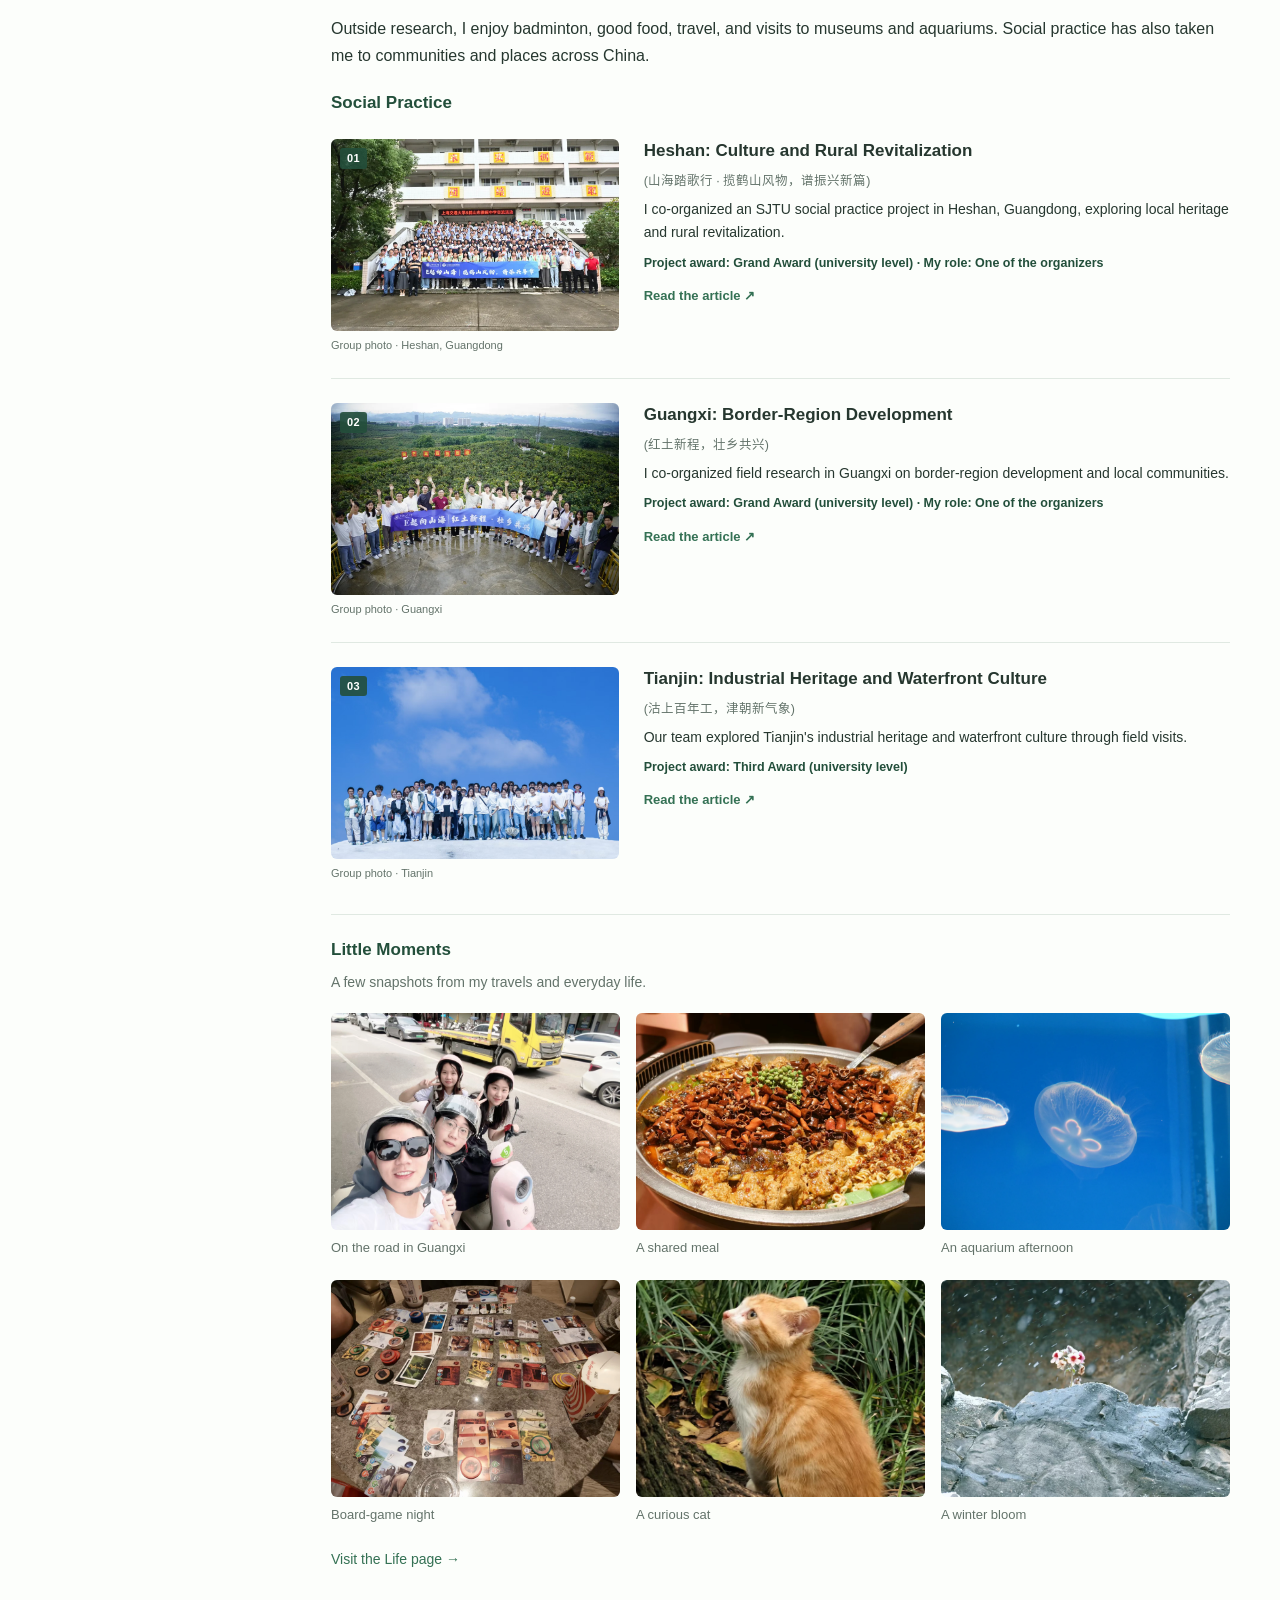
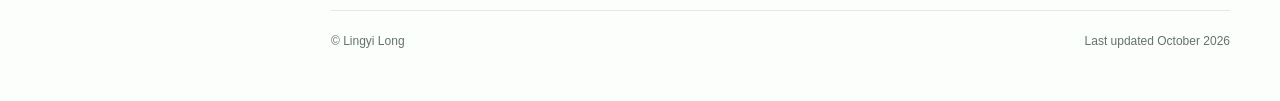
==== commit 87bfbfa1: "Add 2025 Merit Student Award and strengthen honors typography" ====
--- a/index.html
+++ b/index.html
@@ -16,7 +16,7 @@
   </script>
   <link rel="icon" href="assets/favicon.svg" type="image/svg+xml">
   <link rel="stylesheet" href="assets/cjk-font.css">
-  <link rel="stylesheet" href="assets/academic.css?v=20261012-education">
+  <link rel="stylesheet" href="assets/academic.css?v=20261012-honors">
   <script src="assets/academic.js" defer></script>
   <script src="assets/life-data.js" defer></script>
   <script src="assets/life.js" defer></script>
@@ -186,9 +186,10 @@
       <section class="content-section honors-section" id="honors">
         <h2>Honors &amp; Awards</h2>
         <ul>
-          <li><span>2024–2025</span> Zhiyuan Scholarship</li>
-          <li><span>2024–2025</span> Academic Excellence Class C Scholarship</li>
-          <li><span>2024</span> Honorable Mention, COMAP Mathematical Contest in Modeling</li>
+          <li><span>2025</span><strong>Merit Student Award</strong></li>
+          <li><span>2024–2025</span><strong>Zhiyuan Scholarship</strong></li>
+          <li><span>2024–2025</span><strong>Academic Excellence Class C Scholarship</strong></li>
+          <li><span>2024</span><strong>Honorable Mention, COMAP Mathematical Contest in Modeling</strong></li>
         </ul>
       </section>
 
--- a/assets/academic.css
+++ b/assets/academic.css
@@ -111,8 +111,9 @@
 .education-mentor { color: var(--muted); }
 .education-mentor a { color: var(--ink); }
 .honors-section ul { padding: 0; margin: 0; list-style: none; }
-.honors-section li { display: grid; grid-template-columns: 110px minmax(0, 1fr); gap: 16px; padding: 5px 0; font-size: 15px; }
-.honors-section li span { color: var(--muted); font-size: 13px; font-variant-numeric: tabular-nums; }
+.honors-section li { display: grid; grid-template-columns: 110px minmax(0, 1fr); gap: 16px; align-items: baseline; padding: 8px 0; font-size: 17px; line-height: 1.6; }
+.honors-section li strong { font-weight: 600; }
+.honors-section li span { color: var(--muted); font-size: 14px; font-weight: 500; font-variant-numeric: tabular-nums; }
 
 /* Life stays in the homepage flow, with the same typographic scale. */
 .life-section { border-top: 1px solid var(--line); padding-top: 30px; }
@@ -212,8 +213,8 @@
   .career-institution { grid-column: 1 / -1; font-size: 14px; }
   .career-years { grid-row: 1; font-size: 12px; }
   .career-row h3 { font-size: 14px; }
-  .honors-section li { grid-template-columns: 84px minmax(0, 1fr); gap: 12px; font-size: 14px; }
-  .honors-section li span { font-size: 12px; }
+  .honors-section li { grid-template-columns: 84px minmax(0, 1fr); gap: 12px; font-size: 16px; }
+  .honors-section li span { font-size: 13px; }
   .practice-number { top: 29px; }
   .practice-visual img { max-height: 260px; }
   .gallery-grid { grid-template-columns: repeat(2, minmax(0, 1fr)); gap: 18px 12px; }
